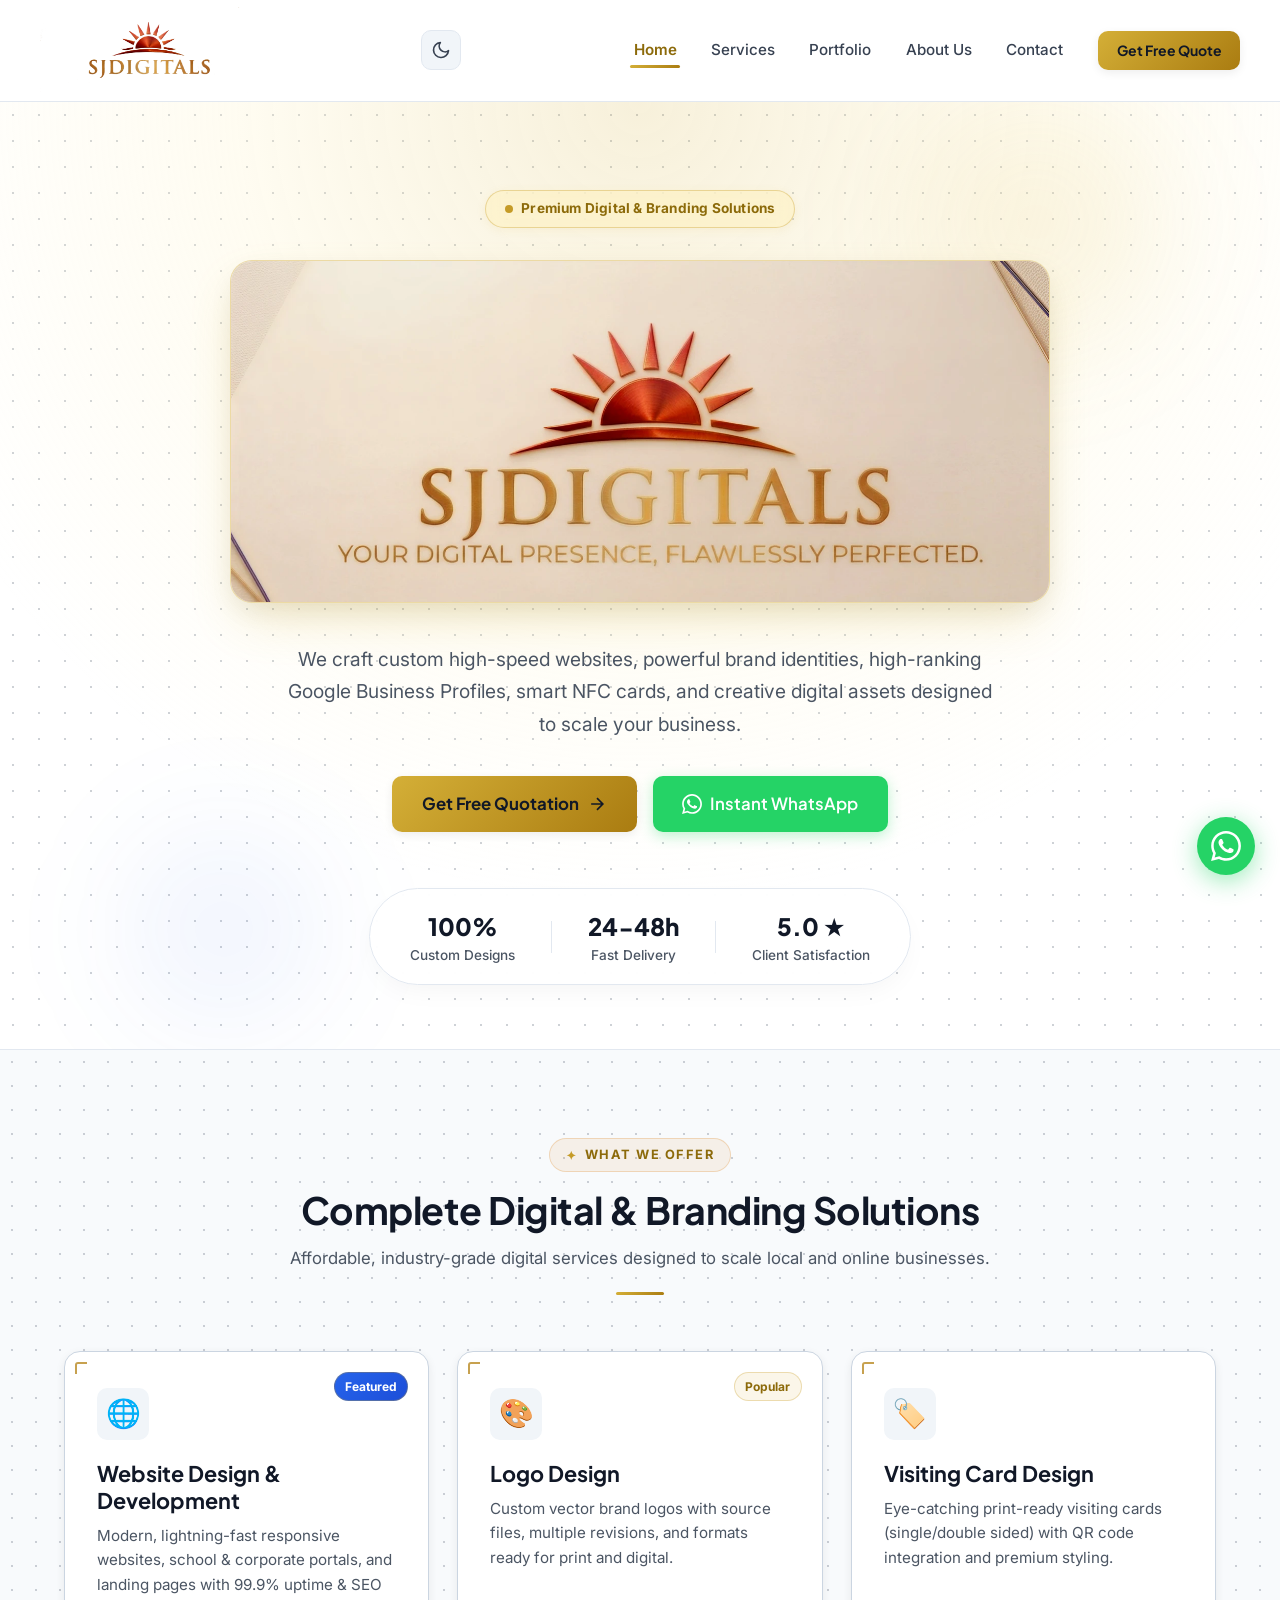
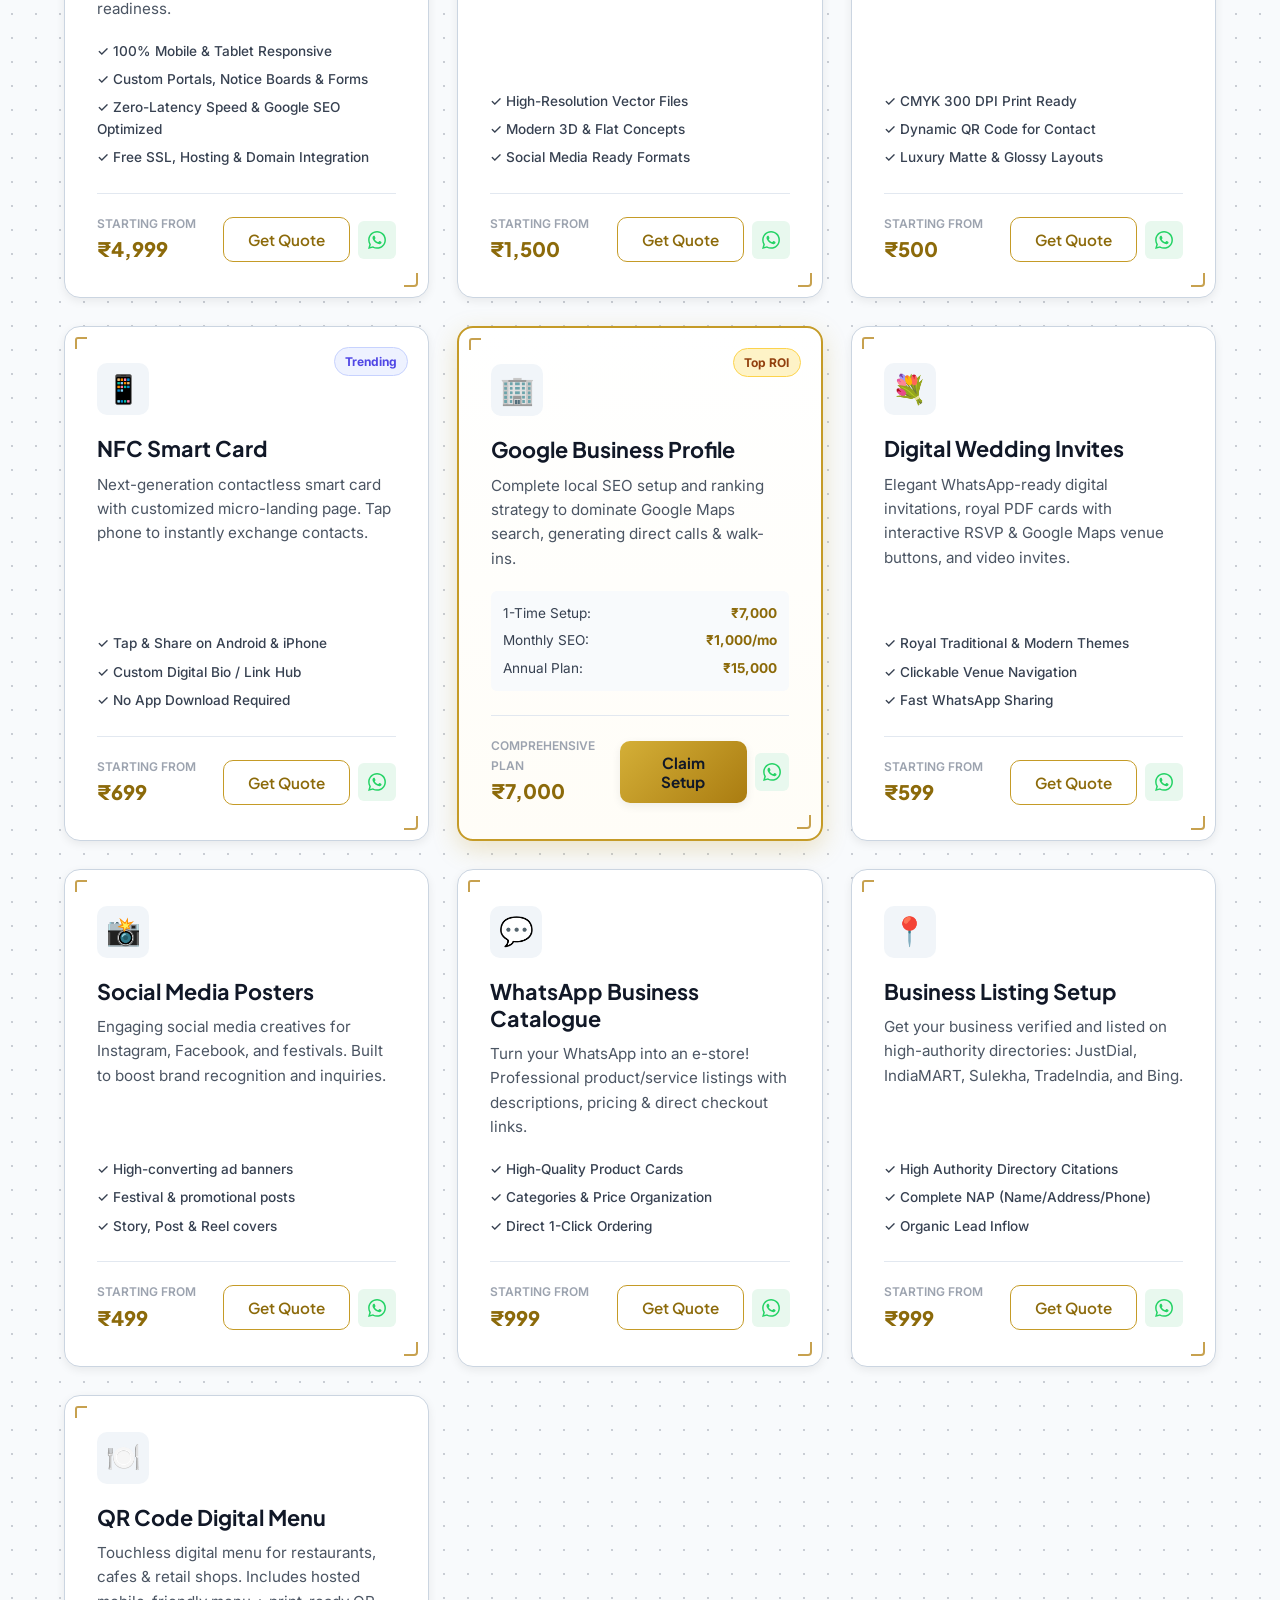
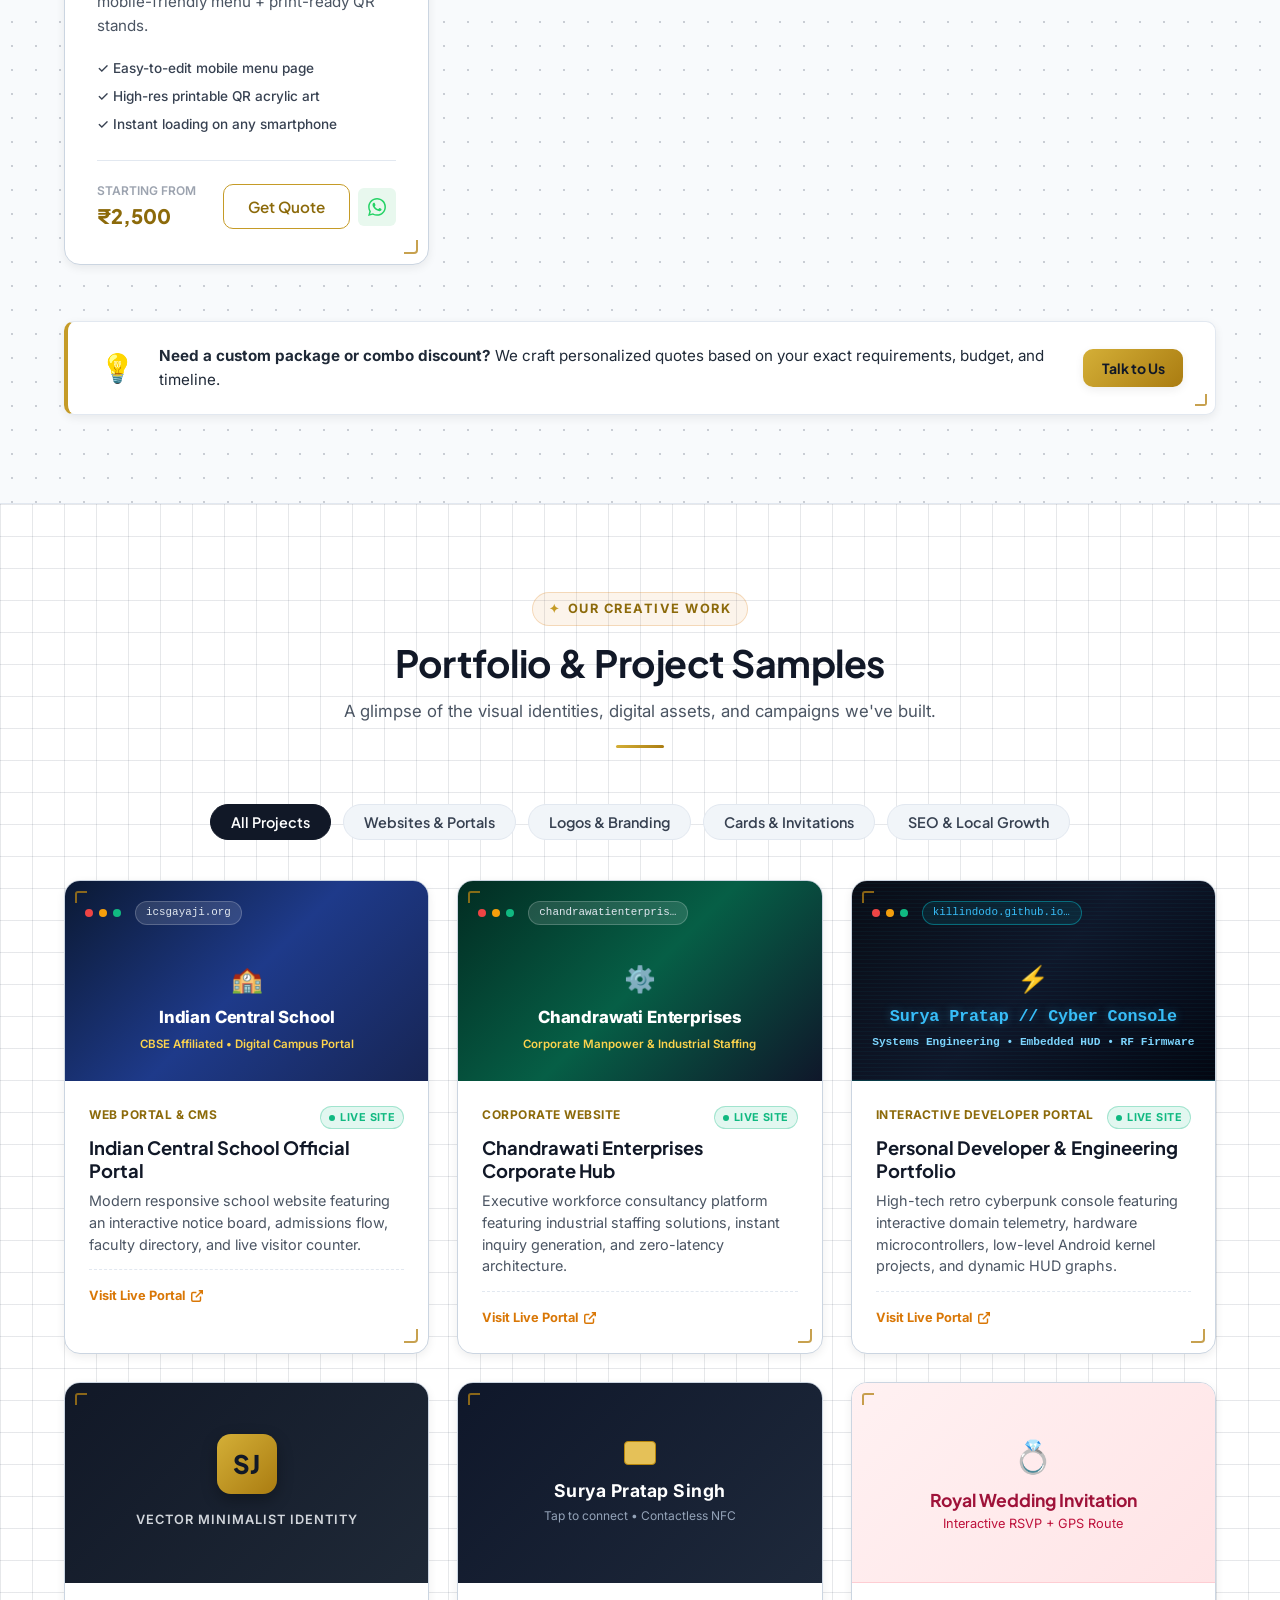
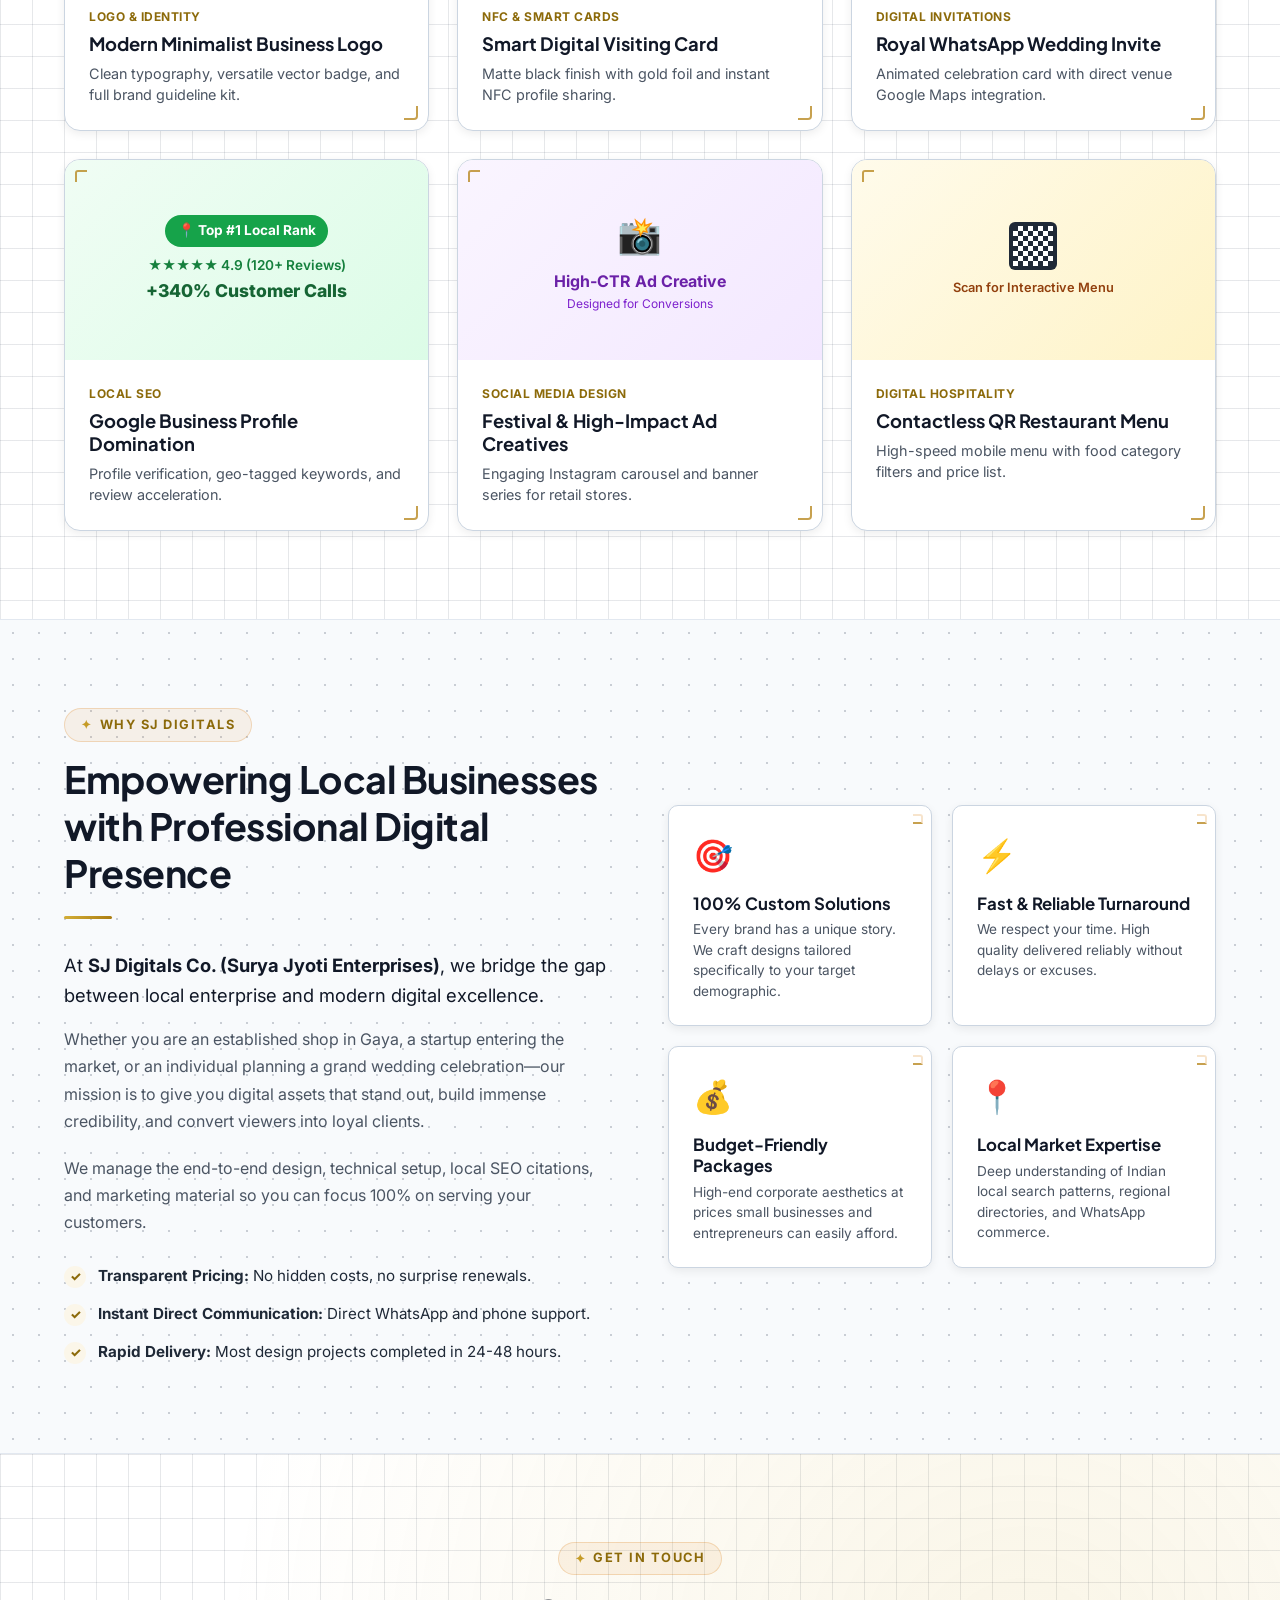
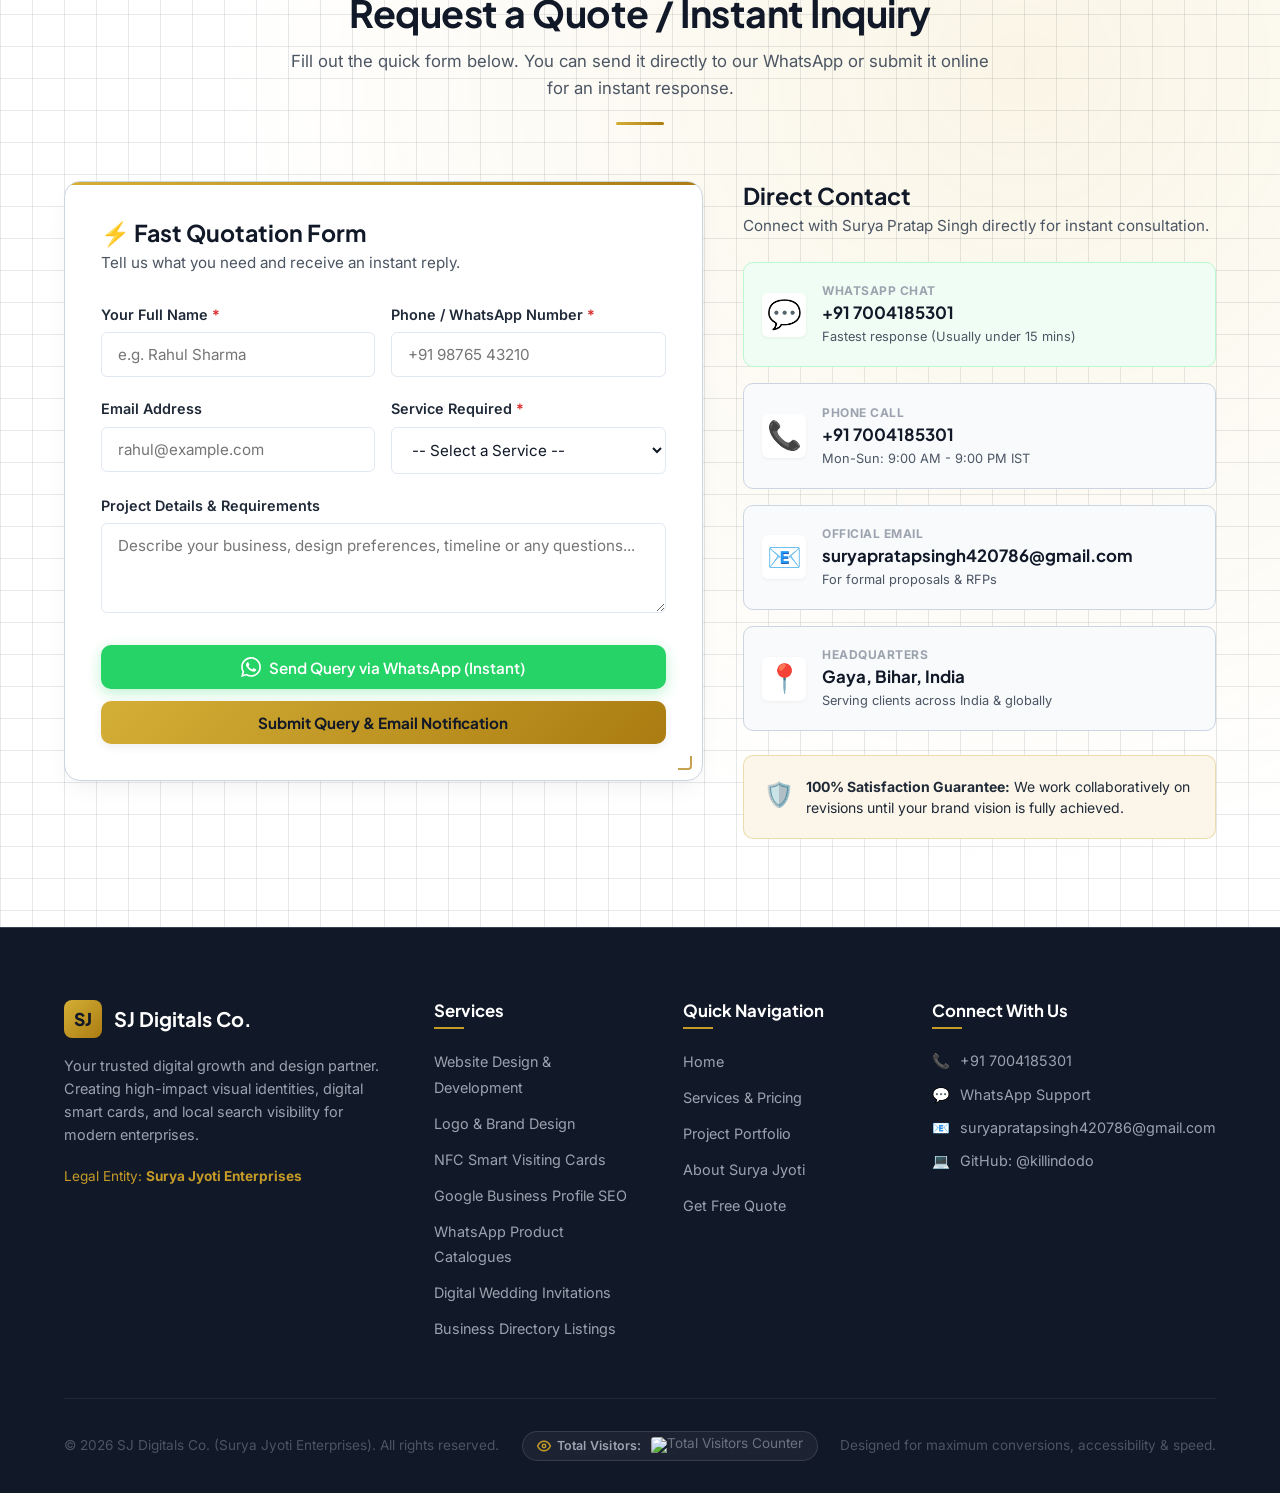
==== index.html @ 4d27c4de "fix(theme): make dark mode hero sjlogo fully transparent and remove blue card box" ====
<!DOCTYPE html>
<html lang="en">
<head>
    <meta charset="UTF-8">
    <meta name="viewport" content="width=device-width, initial-scale=1.0">
    <title>SJ Digitals Co. - Professional Digital Branding, Listings & Design Services</title>
    <meta name="description" content="Elevate your brand with logo design, visiting cards, NFC smart cards, Google Business Profile optimization, business listings, digital wedding invites & WhatsApp catalogues. Based in Gaya, Bihar.">
    <meta name="keywords" content="SJ Digitals Co, logo design, visiting card design, NFC smart card, Google Business Profile optimization, JustDial listing, IndiaMART listing, digital wedding invitation, WhatsApp catalogue, Gaya Bihar digital agency">
    <meta name="author" content="SJ Digitals Co.">
    <meta name="robots" content="index, follow">
    <link rel="canonical" href="https://sjdigitals.vercel.app/">

    <!-- Open Graph / Facebook -->
    <meta property="og:type" content="website">
    <meta property="og:url" content="https://sjdigitals.vercel.app/">
    <meta property="og:title" content="SJ Digitals Co. - Your Digital Presence, Perfected">
    <meta property="og:description" content="Professional digital branding, local SEO, smart NFC visiting cards, and creative designs tailored for small businesses.">
    <meta property="og:image" content="https://sjdigitals.vercel.app/og-image.png">

    <!-- Twitter Card -->
    <meta name="twitter:card" content="summary_large_image">
    <meta name="twitter:title" content="SJ Digitals Co. - Your Digital Presence, Perfected">
    <meta name="twitter:description" content="High-impact digital services: Logos, NFC cards, Google Business Setup & more. Get instant quotes!">

    <!-- Favicon (High-res SVG) -->
    <link rel="icon" type="image/svg+xml" href="data:image/svg+xml,<svg xmlns='http://www.w3.org/2000/svg' viewBox='0 0 100 100'><rect width='100' height='100' rx='22' fill='%23111827'/><path d='M25 65 C25 45 45 45 45 35 C45 27 37 25 30 28 M48 25 L65 25 L65 58 C65 72 48 74 38 68' stroke='%23C59B27' stroke-width='9' stroke-linecap='round' stroke-linejoin='round' fill='none'/><circle cx='65' cy='32' r='4.5' fill='%23E5C158'/></svg>">
    
    <!-- Google Fonts -->
    <link rel="preconnect" href="https://fonts.googleapis.com">
    <link rel="preconnect" href="https://fonts.gstatic.com" crossorigin>
    <link href="https://fonts.googleapis.com/css2?family=Inter:wght@300;400;500;600;700&family=Plus+Jakarta+Sans:wght@500;600;700;800&display=swap" rel="stylesheet">
    
    <!-- Main Stylesheet -->
    <link rel="stylesheet" href="style.css?v=2.6">
    
    <!-- Google Analytics 4 -->
    <script async src="https://www.googletagmanager.com/gtag/js?id=G-MDH1P42PZZ"></script>
    <script>
        window.dataLayer = window.dataLayer || [];
        function gtag(){dataLayer.push(arguments);}
        gtag('js', new Date());
        gtag('config', 'G-MDH1P42PZZ');
    </script>

    <!-- Schema.org JSON-LD Structured Data -->
    <script type="application/ld+json">
    {
        "@context": "https://schema.org",
        "@type": "ProfessionalService",
        "name": "SJ Digitals Co.",
        "legalName": "Surya Jyoti Enterprises",
        "url": "https://sjdigitals.vercel.app",
        "logo": "https://sjdigitals.vercel.app/logo.png",
        "description": "Professional digital services including Logo Design, Visiting Cards, NFC Smart Cards, Google Business Profile SEO, WhatsApp Catalogues, and Local Listings.",
        "telephone": "+917004185301",
        "email": "suryapratapsingh420786@gmail.com",
        "priceRange": "₹499 - ₹15000",
        "address": {
            "@type": "PostalAddress",
            "addressLocality": "Gaya",
            "addressRegion": "Bihar",
            "addressCountry": "IN"
        },
        "geo": {
            "@type": "GeoCoordinates",
            "latitude": 24.7955,
            "longitude": 85.0002
        },
        "openingHoursSpecification": [
            {
                "@type": "OpeningHoursSpecification",
                "dayOfWeek": ["Monday", "Tuesday", "Wednesday", "Thursday", "Friday", "Saturday", "Sunday"],
                "opens": "09:00",
                "closes": "21:00"
            }
        ],
        "hasOfferCatalog": {
            "@type": "OfferCatalog",
            "name": "Digital Branding & Marketing Services",
            "itemListElement": [
                {
                    "@type": "Offer",
                    "itemOffered": {
                        "@type": "Service",
                        "name": "Website Design & Development",
                        "description": "Responsive custom websites, institutional portals, and corporate web platforms."
                    },
                    "price": "4999",
                    "priceCurrency": "INR"
                },
                {
                    "@type": "Offer",
                    "itemOffered": {
                        "@type": "Service",
                        "name": "Logo Design",
                        "description": "Custom vector logo design that represents your brand identity."
                    },
                    "price": "1500",
                    "priceCurrency": "INR"
                },
                {
                    "@type": "Offer",
                    "itemOffered": {
                        "@type": "Service",
                        "name": "Google Business Profile Optimization",
                        "description": "Local SEO & Google Maps listing setup to drive customer calls and foot traffic."
                    },
                    "price": "7000",
                    "priceCurrency": "INR"
                },
                {
                    "@type": "Offer",
                    "itemOffered": {
                        "@type": "Service",
                        "name": "NFC Digital Smart Card",
                        "description": "Contactless tap-to-share business profile card."
                    },
                    "price": "699",
                    "priceCurrency": "INR"
                }
            ]
        }
    }
    </script>
    <!-- Theme Initializer (Prevents Theme Flash) -->
    <script>
        (function() {
            const savedTheme = localStorage.getItem('sj_theme');
            const prefersDark = window.matchMedia && window.matchMedia('(prefers-color-scheme: dark)').matches;
            if (savedTheme === 'dark' || (!savedTheme && prefersDark)) {
                document.documentElement.setAttribute('data-theme', 'dark');
            } else {
                document.documentElement.setAttribute('data-theme', 'light');
            }
        })();
    </script>
</head>
<body class="splash-active">

<!-- Brand Intro Splash Screen (Blinks twice before revealing site) -->
<div id="splashScreen" class="splash-screen" aria-hidden="true">
    <div class="splash-content">
        <div class="splash-logo-glow"></div>
        <picture>
            <source srcset="sjlogo.webp" type="image/webp">
            <img src="sjlogo.png" alt="SJ Digitals" class="splash-logo" width="400" height="166">
        </picture>
    </div>
</div>

<!-- Navigation Bar -->
<header class="navbar" id="navbar">
    <div class="container navbar-container">
        <a href="#home" class="navbar-brand" aria-label="SJ Digitals Co. Home">
            <picture>
                <source srcset="sjlogo.webp" type="image/webp">
                <img src="sjlogo.png" alt="SJ Digitals" class="navbar-logo-img" width="800" height="333">
            </picture>
        </a>

        <div class="nav-controls">
            <button class="theme-toggle" id="themeToggle" aria-label="Toggle dark mode" title="Switch between Dark and Light mode">
                <span class="theme-icon-sun" aria-hidden="true">
                    <svg width="20" height="20" viewBox="0 0 24 24" fill="none" stroke="currentColor" stroke-width="2" stroke-linecap="round" stroke-linejoin="round"><circle cx="12" cy="12" r="5"></circle><line x1="12" y1="1" x2="12" y2="3"></line><line x1="12" y1="21" x2="12" y2="23"></line><line x1="4.22" y1="4.22" x2="5.64" y2="5.64"></line><line x1="18.36" y1="18.36" x2="19.78" y2="19.78"></line><line x1="1" y1="12" x2="3" y2="12"></line><line x1="21" y1="12" x2="23" y2="12"></line><line x1="4.22" y1="19.78" x2="5.64" y2="18.36"></line><line x1="18.36" y1="5.64" x2="19.78" y2="4.22"></line></svg>
                </span>
                <span class="theme-icon-moon" aria-hidden="true">
                    <svg width="20" height="20" viewBox="0 0 24 24" fill="none" stroke="currentColor" stroke-width="2" stroke-linecap="round" stroke-linejoin="round"><path d="M21 12.79A9 9 0 1 1 11.21 3 7 7 0 0 0 21 12.79z"></path></svg>
                </span>
            </button>

            <button class="menu-toggle" id="menuToggle" aria-label="Toggle navigation menu" aria-expanded="false">
                <span class="bar"></span>
                <span class="bar"></span>
                <span class="bar"></span>
            </button>
        </div>

        <nav class="nav-menu" id="navMenu">
            <ul class="nav-links">
                <li><a href="#home" class="nav-link active">Home</a></li>
                <li><a href="#services" class="nav-link">Services</a></li>
                <li><a href="#portfolio" class="nav-link">Portfolio</a></li>
                <li><a href="#about" class="nav-link">About Us</a></li>
                <li><a href="#contact" class="nav-link">Contact</a></li>
            </ul>
            <div class="nav-cta-wrapper">
                <a href="#contact" class="btn btn-gold btn-sm">Get Free Quote</a>
            </div>
        </nav>
    </div>
</header>

<!-- Hero Section -->
<section id="home" class="hero">
    <div class="container hero-container">
        <div class="hero-content">
            <div class="hero-badge">
                <span class="badge-dot"></span>
                <span>Premium Digital & Branding Solutions</span>
            </div>

            <div class="hero-brand-banner">
                <!-- Light Mode: Full logo with background & tagline -->
                <picture class="hero-logo-light">
                    <source srcset="fulllogo-with-bg.webp" type="image/webp">
                    <img src="fulllogo-with-bg.png" alt="SJ Digitals - Your Digital Presence, Flawlessly Perfected" class="hero-brand-img" width="1600" height="666" fetchpriority="high" decoding="async">
                </picture>
                <!-- Dark Mode: Transparent metallic logo emblem -->
                <picture class="hero-logo-dark">
                    <source srcset="sjlogo.webp" type="image/webp">
                    <img src="sjlogo.png" alt="SJ Digitals - Your Digital Presence, Flawlessly Perfected" class="hero-brand-img hero-brand-img-dark" width="800" height="333" decoding="async">
                </picture>
                <h1 class="sr-only">SJ Digitals - Your Digital Presence, Flawlessly Perfected</h1>
            </div>

            <p class="hero-subtitle">
                We craft custom high-speed websites, powerful brand identities, high-ranking Google Business Profiles, smart NFC cards, and creative digital assets designed to scale your business.
            </p>
            
            <div class="hero-cta-group">
                <a href="#contact" class="btn btn-gold btn-lg">
                    <span>Get Free Quotation</span>
                    <svg class="btn-icon" width="20" height="20" viewBox="0 0 24 24" fill="none" stroke="currentColor" stroke-width="2"><path d="M5 12h14M12 5l7 7-7 7"/></svg>
                </a>
                <a href="https://wa.me/917004185301?text=Hi%20SJ%20Digitals%2C%20I%20am%20looking%20for%20digital%20branding%20and%20services." target="_blank" rel="noopener" class="btn btn-whatsapp btn-lg">
                    <svg class="btn-icon" width="20" height="20" viewBox="0 0 24 24" fill="currentColor"><path d="M.057 24l1.687-6.163c-1.041-1.804-1.588-3.849-1.587-5.946.003-6.556 5.338-11.891 11.893-11.891 3.181.001 6.167 1.24 8.413 3.488 2.245 2.248 3.481 5.236 3.48 8.414-.003 6.557-5.338 11.892-11.893 11.892-1.99-.001-3.951-.5-5.688-1.448l-6.305 1.654zm6.597-3.807c1.676.995 3.276 1.591 5.392 1.592 5.448 0 9.886-4.434 9.889-9.885.002-5.462-4.415-9.89-9.881-9.892-5.452 0-9.887 4.434-9.889 9.884-.001 2.225.651 3.891 1.746 5.634l-.999 3.648 3.742-.981zm11.387-5.464c-.074-.124-.272-.198-.57-.347-.297-.149-1.758-.868-2.031-.967-.272-.099-.47-.149-.669.149-.198.297-.768.967-.941 1.165-.173.198-.347.223-.644.074-.297-.149-1.255-.462-2.39-1.475-.883-.788-1.48-1.761-1.653-2.059-.173-.297-.018-.458.13-.606.134-.133.297-.347.446-.521.151-.172.2-.296.3-.495.099-.198.05-.372-.025-.521-.075-.148-.669-1.611-.916-2.206-.242-.579-.487-.501-.669-.51l-.57-.01c-.198 0-.52.074-.792.372s-1.04 1.016-1.04 2.479 1.065 2.876 1.213 3.074c.149.198 2.095 3.2 5.076 4.487.709.306 1.263.489 1.694.626.712.226 1.36.194 1.872.118.571-.085 1.758-.719 2.006-1.413.248-.695.248-1.29.173-1.414z"/></svg>
                    <span>Instant WhatsApp</span>
                </a>
            </div>

            <div class="hero-stats">
                <div class="stat-item">
                    <span class="stat-num">100%</span>
                    <span class="stat-label">Custom Designs</span>
                </div>
                <div class="stat-divider"></div>
                <div class="stat-item">
                    <span class="stat-num">24-48h</span>
                    <span class="stat-label">Fast Delivery</span>
                </div>
                <div class="stat-divider"></div>
                <div class="stat-item">
                    <span class="stat-num">5.0 ★</span>
                    <span class="stat-label">Client Satisfaction</span>
                </div>
            </div>
        </div>
    </div>
</section>

<!-- Services Section -->
<section id="services" class="services">
    <div class="container">
        <div class="section-header">
            <span class="section-tag">What We Offer</span>
            <h2>Complete Digital & Branding Solutions</h2>
            <p class="section-subtitle">Affordable, industry-grade digital services designed to scale local and online businesses.</p>
        </div>
        
        <div class="services-grid">
            <!-- 1. Website Design & Development -->
            <div class="service-card" data-service="Website Design & Development">
                <div class="card-badge" style="background: linear-gradient(135deg, #2563EB, #1D4ED8); color: #fff;">Featured</div>
                <div class="service-icon-box">🌐</div>
                <h3 class="service-title">Website Design & Development</h3>
                <p class="service-desc">Modern, lightning-fast responsive websites, school & corporate portals, and landing pages with 99.9% uptime & SEO readiness.</p>
                <ul class="service-highlights">
                    <li>✓ 100% Mobile & Tablet Responsive</li>
                    <li>✓ Custom Portals, Notice Boards & Forms</li>
                    <li>✓ Zero-Latency Speed & Google SEO Optimized</li>
                    <li>✓ Free SSL, Hosting & Domain Integration</li>
                </ul>
                <div class="card-footer">
                    <div class="price-box">
                        <span class="price-label">Starting from</span>
                        <span class="price-val">₹4,999</span>
                    </div>
                    <div class="card-actions">
                        <button class="btn btn-outline btn-quote-action" data-service="Website Design & Development">Get Quote</button>
                        <a href="https://wa.me/917004185301?text=Hi%20SJ%20Digitals%2C%20I%20want%20a%20quote%20for%20Website%20Design%20%26%20Development." target="_blank" rel="noopener" class="btn-icon-wa" title="Inquire on WhatsApp" aria-label="Inquire about Website Design on WhatsApp">
                            <svg width="18" height="18" viewBox="0 0 24 24" fill="currentColor"><path d="M.057 24l1.687-6.163c-1.041-1.804-1.588-3.849-1.587-5.946.003-6.556 5.338-11.891 11.893-11.891 3.181.001 6.167 1.24 8.413 3.488 2.245 2.248 3.481 5.236 3.48 8.414-.003 6.557-5.338 11.892-11.893 11.892-1.99-.001-3.951-.5-5.688-1.448l-6.305 1.654zm6.597-3.807c1.676.995 3.276 1.591 5.392 1.592 5.448 0 9.886-4.434 9.889-9.885.002-5.462-4.415-9.89-9.881-9.892-5.452 0-9.887 4.434-9.889 9.884-.001 2.225.651 3.891 1.746 5.634l-.999 3.648 3.742-.981zm11.387-5.464c-.074-.124-.272-.198-.57-.347-.297-.149-1.758-.868-2.031-.967-.272-.099-.47-.149-.669.149-.198.297-.768.967-.941 1.165-.173.198-.347.223-.644.074-.297-.149-1.255-.462-2.39-1.475-.883-.788-1.48-1.761-1.653-2.059-.173-.297-.018-.458.13-.606.134-.133.297-.347.446-.521.151-.172.2-.296.3-.495.099-.198.05-.372-.025-.521-.075-.148-.669-1.611-.916-2.206-.242-.579-.487-.501-.669-.51l-.57-.01c-.198 0-.52.074-.792.372s-1.04 1.016-1.04 2.479 1.065 2.876 1.213 3.074c.149.198 2.095 3.2 5.076 4.487.709.306 1.263.489 1.694.626.712.226 1.36.194 1.872.118.571-.085 1.758-.719 2.006-1.413.248-.695.248-1.29.173-1.414z"/></svg>
                        </a>
                    </div>
                </div>
            </div>

            <!-- 2. Logo Design -->
            <div class="service-card" data-service="Logo Design">
                <div class="card-badge">Popular</div>
                <div class="service-icon-box">🎨</div>
                <h3 class="service-title">Logo Design</h3>
                <p class="service-desc">Custom vector brand logos with source files, multiple revisions, and formats ready for print and digital.</p>
                <ul class="service-highlights">
                    <li>✓ High-Resolution Vector Files</li>
                    <li>✓ Modern 3D & Flat Concepts</li>
                    <li>✓ Social Media Ready Formats</li>
                </ul>
                <div class="card-footer">
                    <div class="price-box">
                        <span class="price-label">Starting from</span>
                        <span class="price-val">₹1,500</span>
                    </div>
                    <div class="card-actions">
                        <button class="btn btn-outline btn-quote-action" data-service="Logo Design">Get Quote</button>
                        <a href="https://wa.me/917004185301?text=Hi%20SJ%20Digitals%2C%20I%20want%20a%20quote%20for%20Logo%20Design." target="_blank" rel="noopener" class="btn-icon-wa" title="Inquire on WhatsApp" aria-label="Inquire about Logo Design on WhatsApp">
                            <svg width="18" height="18" viewBox="0 0 24 24" fill="currentColor"><path d="M.057 24l1.687-6.163c-1.041-1.804-1.588-3.849-1.587-5.946.003-6.556 5.338-11.891 11.893-11.891 3.181.001 6.167 1.24 8.413 3.488 2.245 2.248 3.481 5.236 3.48 8.414-.003 6.557-5.338 11.892-11.893 11.892-1.99-.001-3.951-.5-5.688-1.448l-6.305 1.654zm6.597-3.807c1.676.995 3.276 1.591 5.392 1.592 5.448 0 9.886-4.434 9.889-9.885.002-5.462-4.415-9.89-9.881-9.892-5.452 0-9.887 4.434-9.889 9.884-.001 2.225.651 3.891 1.746 5.634l-.999 3.648 3.742-.981zm11.387-5.464c-.074-.124-.272-.198-.57-.347-.297-.149-1.758-.868-2.031-.967-.272-.099-.47-.149-.669.149-.198.297-.768.967-.941 1.165-.173.198-.347.223-.644.074-.297-.149-1.255-.462-2.39-1.475-.883-.788-1.48-1.761-1.653-2.059-.173-.297-.018-.458.13-.606.134-.133.297-.347.446-.521.151-.172.2-.296.3-.495.099-.198.05-.372-.025-.521-.075-.148-.669-1.611-.916-2.206-.242-.579-.487-.501-.669-.51l-.57-.01c-.198 0-.52.074-.792.372s-1.04 1.016-1.04 2.479 1.065 2.876 1.213 3.074c.149.198 2.095 3.2 5.076 4.487.709.306 1.263.489 1.694.626.712.226 1.36.194 1.872.118.571-.085 1.758-.719 2.006-1.413.248-.695.248-1.29.173-1.414z"/></svg>
                        </a>
                    </div>
                </div>
            </div>

            <!-- 2. Visiting Card Design -->
            <div class="service-card" data-service="Visiting Card Design">
                <div class="service-icon-box">🏷️</div>
                <h3 class="service-title">Visiting Card Design</h3>
                <p class="service-desc">Eye-catching print-ready visiting cards (single/double sided) with QR code integration and premium styling.</p>
                <ul class="service-highlights">
                    <li>✓ CMYK 300 DPI Print Ready</li>
                    <li>✓ Dynamic QR Code for Contact</li>
                    <li>✓ Luxury Matte & Glossy Layouts</li>
                </ul>
                <div class="card-footer">
                    <div class="price-box">
                        <span class="price-label">Starting from</span>
                        <span class="price-val">₹500</span>
                    </div>
                    <div class="card-actions">
                        <button class="btn btn-outline btn-quote-action" data-service="Visiting Card Design">Get Quote</button>
                        <a href="https://wa.me/917004185301?text=Hi%20SJ%20Digitals%2C%20I%20want%20a%20quote%20for%20Visiting%20Card%20Design." target="_blank" rel="noopener" class="btn-icon-wa" title="Inquire on WhatsApp" aria-label="Inquire about Visiting Card on WhatsApp">
                            <svg width="18" height="18" viewBox="0 0 24 24" fill="currentColor"><path d="M.057 24l1.687-6.163c-1.041-1.804-1.588-3.849-1.587-5.946.003-6.556 5.338-11.891 11.893-11.891 3.181.001 6.167 1.24 8.413 3.488 2.245 2.248 3.481 5.236 3.48 8.414-.003 6.557-5.338 11.892-11.893 11.892-1.99-.001-3.951-.5-5.688-1.448l-6.305 1.654zm6.597-3.807c1.676.995 3.276 1.591 5.392 1.592 5.448 0 9.886-4.434 9.889-9.885.002-5.462-4.415-9.89-9.881-9.892-5.452 0-9.887 4.434-9.889 9.884-.001 2.225.651 3.891 1.746 5.634l-.999 3.648 3.742-.981zm11.387-5.464c-.074-.124-.272-.198-.57-.347-.297-.149-1.758-.868-2.031-.967-.272-.099-.47-.149-.669.149-.198.297-.768.967-.941 1.165-.173.198-.347.223-.644.074-.297-.149-1.255-.462-2.39-1.475-.883-.788-1.48-1.761-1.653-2.059-.173-.297-.018-.458.13-.606.134-.133.297-.347.446-.521.151-.172.2-.296.3-.495.099-.198.05-.372-.025-.521-.075-.148-.669-1.611-.916-2.206-.242-.579-.487-.501-.669-.51l-.57-.01c-.198 0-.52.074-.792.372s-1.04 1.016-1.04 2.479 1.065 2.876 1.213 3.074c.149.198 2.095 3.2 5.076 4.487.709.306 1.263.489 1.694.626.712.226 1.36.194 1.872.118.571-.085 1.758-.719 2.006-1.413.248-.695.248-1.29.173-1.414z"/></svg>
                        </a>
                    </div>
                </div>
            </div>

            <!-- 3. NFC / Digital Smart Card -->
            <div class="service-card" data-service="NFC Digital Visiting Card">
                <div class="card-badge highlight-badge">Trending</div>
                <div class="service-icon-box">📱</div>
                <h3 class="service-title">NFC Smart Card</h3>
                <p class="service-desc">Next-generation contactless smart card with customized micro-landing page. Tap phone to instantly exchange contacts.</p>
                <ul class="service-highlights">
                    <li>✓ Tap & Share on Android & iPhone</li>
                    <li>✓ Custom Digital Bio / Link Hub</li>
                    <li>✓ No App Download Required</li>
                </ul>
                <div class="card-footer">
                    <div class="price-box">
                        <span class="price-label">Starting from</span>
                        <span class="price-val">₹699</span>
                    </div>
                    <div class="card-actions">
                        <button class="btn btn-outline btn-quote-action" data-service="NFC Digital Visiting Card">Get Quote</button>
                        <a href="https://wa.me/917004185301?text=Hi%20SJ%20Digitals%2C%20I%20want%20to%20order%20an%20NFC%20Smart%20Card." target="_blank" rel="noopener" class="btn-icon-wa" title="Inquire on WhatsApp" aria-label="Inquire about NFC Smart Card on WhatsApp">
                            <svg width="18" height="18" viewBox="0 0 24 24" fill="currentColor"><path d="M.057 24l1.687-6.163c-1.041-1.804-1.588-3.849-1.587-5.946.003-6.556 5.338-11.891 11.893-11.891 3.181.001 6.167 1.24 8.413 3.488 2.245 2.248 3.481 5.236 3.48 8.414-.003 6.557-5.338 11.892-11.893 11.892-1.99-.001-3.951-.5-5.688-1.448l-6.305 1.654zm6.597-3.807c1.676.995 3.276 1.591 5.392 1.592 5.448 0 9.886-4.434 9.889-9.885.002-5.462-4.415-9.89-9.881-9.892-5.452 0-9.887 4.434-9.889 9.884-.001 2.225.651 3.891 1.746 5.634l-.999 3.648 3.742-.981zm11.387-5.464c-.074-.124-.272-.198-.57-.347-.297-.149-1.758-.868-2.031-.967-.272-.099-.47-.149-.669.149-.198.297-.768.967-.941 1.165-.173.198-.347.223-.644.074-.297-.149-1.255-.462-2.39-1.475-.883-.788-1.48-1.761-1.653-2.059-.173-.297-.018-.458.13-.606.134-.133.297-.347.446-.521.151-.172.2-.296.3-.495.099-.198.05-.372-.025-.521-.075-.148-.669-1.611-.916-2.206-.242-.579-.487-.501-.669-.51l-.57-.01c-.198 0-.52.074-.792.372s-1.04 1.016-1.04 2.479 1.065 2.876 1.213 3.074c.149.198 2.095 3.2 5.076 4.487.709.306 1.263.489 1.694.626.712.226 1.36.194 1.872.118.571-.085 1.758-.719 2.006-1.413.248-.695.248-1.29.173-1.414z"/></svg>
                        </a>
                    </div>
                </div>
            </div>

            <!-- 4. Google Business Profile Optimization (Featured) -->
            <div class="service-card featured" data-service="Google Business Profile">
                <div class="card-badge featured-badge">Top ROI</div>
                <div class="service-icon-box">🏢</div>
                <h3 class="service-title">Google Business Profile</h3>
                <p class="service-desc">Complete local SEO setup and ranking strategy to dominate Google Maps search, generating direct calls & walk-ins.</p>
                <div class="pricing-tiers-clean">
                    <div class="tier-item"><span>1-Time Setup:</span> <strong>₹7,000</strong></div>
                    <div class="tier-item"><span>Monthly SEO:</span> <strong>₹1,000/mo</strong></div>
                    <div class="tier-item"><span>Annual Plan:</span> <strong>₹15,000</strong></div>
                </div>
                <div class="card-footer">
                    <div class="price-box">
                        <span class="price-label">Comprehensive Plan</span>
                        <span class="price-val">₹7,000</span>
                    </div>
                    <div class="card-actions">
                        <button class="btn btn-gold btn-quote-action" data-service="Google Business Profile">Claim Setup</button>
                        <a href="https://wa.me/917004185301?text=Hi%20SJ%20Digitals%2C%20I%20want%20Google%20Business%20Profile%20Optimization." target="_blank" rel="noopener" class="btn-icon-wa" title="Inquire on WhatsApp" aria-label="Inquire about Google Business Profile on WhatsApp">
                            <svg width="18" height="18" viewBox="0 0 24 24" fill="currentColor"><path d="M.057 24l1.687-6.163c-1.041-1.804-1.588-3.849-1.587-5.946.003-6.556 5.338-11.891 11.893-11.891 3.181.001 6.167 1.24 8.413 3.488 2.245 2.248 3.481 5.236 3.48 8.414-.003 6.557-5.338 11.892-11.893 11.892-1.99-.001-3.951-.5-5.688-1.448l-6.305 1.654zm6.597-3.807c1.676.995 3.276 1.591 5.392 1.592 5.448 0 9.886-4.434 9.889-9.885.002-5.462-4.415-9.89-9.881-9.892-5.452 0-9.887 4.434-9.889 9.884-.001 2.225.651 3.891 1.746 5.634l-.999 3.648 3.742-.981zm11.387-5.464c-.074-.124-.272-.198-.57-.347-.297-.149-1.758-.868-2.031-.967-.272-.099-.47-.149-.669.149-.198.297-.768.967-.941 1.165-.173.198-.347.223-.644.074-.297-.149-1.255-.462-2.39-1.475-.883-.788-1.48-1.761-1.653-2.059-.173-.297-.018-.458.13-.606.134-.133.297-.347.446-.521.151-.172.2-.296.3-.495.099-.198.05-.372-.025-.521-.075-.148-.669-1.611-.916-2.206-.242-.579-.487-.501-.669-.51l-.57-.01c-.198 0-.52.074-.792.372s-1.04 1.016-1.04 2.479 1.065 2.876 1.213 3.074c.149.198 2.095 3.2 5.076 4.487.709.306 1.263.489 1.694.626.712.226 1.36.194 1.872.118.571-.085 1.758-.719 2.006-1.413.248-.695.248-1.29.173-1.414z"/></svg>
                        </a>
                    </div>
                </div>
            </div>

            <!-- 5. Digital Wedding Invitations -->
            <div class="service-card" data-service="Digital Wedding Invitations">
                <div class="service-icon-box">💐</div>
                <h3 class="service-title">Digital Wedding Invites</h3>
                <p class="service-desc">Elegant WhatsApp-ready digital invitations, royal PDF cards with interactive RSVP & Google Maps venue buttons, and video invites.</p>
                <ul class="service-highlights">
                    <li>✓ Royal Traditional & Modern Themes</li>
                    <li>✓ Clickable Venue Navigation</li>
                    <li>✓ Fast WhatsApp Sharing</li>
                </ul>
                <div class="card-footer">
                    <div class="price-box">
                        <span class="price-label">Starting from</span>
                        <span class="price-val">₹599</span>
                    </div>
                    <div class="card-actions">
                        <button class="btn btn-outline btn-quote-action" data-service="Digital Wedding Invitations">Get Quote</button>
                        <a href="https://wa.me/917004185301?text=Hi%20SJ%20Digitals%2C%20I%20want%20a%20Digital%20Wedding%20Card." target="_blank" rel="noopener" class="btn-icon-wa" title="Inquire on WhatsApp" aria-label="Inquire about Wedding Cards on WhatsApp">
                            <svg width="18" height="18" viewBox="0 0 24 24" fill="currentColor"><path d="M.057 24l1.687-6.163c-1.041-1.804-1.588-3.849-1.587-5.946.003-6.556 5.338-11.891 11.893-11.891 3.181.001 6.167 1.24 8.413 3.488 2.245 2.248 3.481 5.236 3.48 8.414-.003 6.557-5.338 11.892-11.893 11.892-1.99-.001-3.951-.5-5.688-1.448l-6.305 1.654zm6.597-3.807c1.676.995 3.276 1.591 5.392 1.592 5.448 0 9.886-4.434 9.889-9.885.002-5.462-4.415-9.89-9.881-9.892-5.452 0-9.887 4.434-9.889 9.884-.001 2.225.651 3.891 1.746 5.634l-.999 3.648 3.742-.981zm11.387-5.464c-.074-.124-.272-.198-.57-.347-.297-.149-1.758-.868-2.031-.967-.272-.099-.47-.149-.669.149-.198.297-.768.967-.941 1.165-.173.198-.347.223-.644.074-.297-.149-1.255-.462-2.39-1.475-.883-.788-1.48-1.761-1.653-2.059-.173-.297-.018-.458.13-.606.134-.133.297-.347.446-.521.151-.172.2-.296.3-.495.099-.198.05-.372-.025-.521-.075-.148-.669-1.611-.916-2.206-.242-.579-.487-.501-.669-.51l-.57-.01c-.198 0-.52.074-.792.372s-1.04 1.016-1.04 2.479 1.065 2.876 1.213 3.074c.149.198 2.095 3.2 5.076 4.487.709.306 1.263.489 1.694.626.712.226 1.36.194 1.872.118.571-.085 1.758-.719 2.006-1.413.248-.695.248-1.29.173-1.414z"/></svg>
                        </a>
                    </div>
                </div>
            </div>

            <!-- 6. Social Media Posters -->
            <div class="service-card" data-service="Social Media Poster Design">
                <div class="service-icon-box">📸</div>
                <h3 class="service-title">Social Media Posters</h3>
                <p class="service-desc">Engaging social media creatives for Instagram, Facebook, and festivals. Built to boost brand recognition and inquiries.</p>
                <ul class="service-highlights">
                    <li>✓ High-converting ad banners</li>
                    <li>✓ Festival & promotional posts</li>
                    <li>✓ Story, Post & Reel covers</li>
                </ul>
                <div class="card-footer">
                    <div class="price-box">
                        <span class="price-label">Starting from</span>
                        <span class="price-val">₹499</span>
                    </div>
                    <div class="card-actions">
                        <button class="btn btn-outline btn-quote-action" data-service="Social Media Poster Design">Get Quote</button>
                        <a href="https://wa.me/917004185301?text=Hi%20SJ%20Digitals%2C%20I%20want%20Social%20Media%20Posters." target="_blank" rel="noopener" class="btn-icon-wa" title="Inquire on WhatsApp" aria-label="Inquire about Social Posters on WhatsApp">
                            <svg width="18" height="18" viewBox="0 0 24 24" fill="currentColor"><path d="M.057 24l1.687-6.163c-1.041-1.804-1.588-3.849-1.587-5.946.003-6.556 5.338-11.891 11.893-11.891 3.181.001 6.167 1.24 8.413 3.488 2.245 2.248 3.481 5.236 3.48 8.414-.003 6.557-5.338 11.892-11.893 11.892-1.99-.001-3.951-.5-5.688-1.448l-6.305 1.654zm6.597-3.807c1.676.995 3.276 1.591 5.392 1.592 5.448 0 9.886-4.434 9.889-9.885.002-5.462-4.415-9.89-9.881-9.892-5.452 0-9.887 4.434-9.889 9.884-.001 2.225.651 3.891 1.746 5.634l-.999 3.648 3.742-.981zm11.387-5.464c-.074-.124-.272-.198-.57-.347-.297-.149-1.758-.868-2.031-.967-.272-.099-.47-.149-.669.149-.198.297-.768.967-.941 1.165-.173.198-.347.223-.644.074-.297-.149-1.255-.462-2.39-1.475-.883-.788-1.48-1.761-1.653-2.059-.173-.297-.018-.458.13-.606.134-.133.297-.347.446-.521.151-.172.2-.296.3-.495.099-.198.05-.372-.025-.521-.075-.148-.669-1.611-.916-2.206-.242-.579-.487-.501-.669-.51l-.57-.01c-.198 0-.52.074-.792.372s-1.04 1.016-1.04 2.479 1.065 2.876 1.213 3.074c.149.198 2.095 3.2 5.076 4.487.709.306 1.263.489 1.694.626.712.226 1.36.194 1.872.118.571-.085 1.758-.719 2.006-1.413.248-.695.248-1.29.173-1.414z"/></svg>
                        </a>
                    </div>
                </div>
            </div>

            <!-- 7. WhatsApp Business Catalogue -->
            <div class="service-card" data-service="WhatsApp Business Catalogue">
                <div class="service-icon-box">💬</div>
                <h3 class="service-title">WhatsApp Business Catalogue</h3>
                <p class="service-desc">Turn your WhatsApp into an e-store! Professional product/service listings with descriptions, pricing & direct checkout links.</p>
                <ul class="service-highlights">
                    <li>✓ High-Quality Product Cards</li>
                    <li>✓ Categories & Price Organization</li>
                    <li>✓ Direct 1-Click Ordering</li>
                </ul>
                <div class="card-footer">
                    <div class="price-box">
                        <span class="price-label">Starting from</span>
                        <span class="price-val">₹999</span>
                    </div>
                    <div class="card-actions">
                        <button class="btn btn-outline btn-quote-action" data-service="WhatsApp Business Catalogue">Get Quote</button>
                        <a href="https://wa.me/917004185301?text=Hi%20SJ%20Digitals%2C%20I%20want%20WhatsApp%20Catalogue%20setup." target="_blank" rel="noopener" class="btn-icon-wa" title="Inquire on WhatsApp" aria-label="Inquire about WhatsApp Catalogue on WhatsApp">
                            <svg width="18" height="18" viewBox="0 0 24 24" fill="currentColor"><path d="M.057 24l1.687-6.163c-1.041-1.804-1.588-3.849-1.587-5.946.003-6.556 5.338-11.891 11.893-11.891 3.181.001 6.167 1.24 8.413 3.488 2.245 2.248 3.481 5.236 3.48 8.414-.003 6.557-5.338 11.892-11.893 11.892-1.99-.001-3.951-.5-5.688-1.448l-6.305 1.654zm6.597-3.807c1.676.995 3.276 1.591 5.392 1.592 5.448 0 9.886-4.434 9.889-9.885.002-5.462-4.415-9.89-9.881-9.892-5.452 0-9.887 4.434-9.889 9.884-.001 2.225.651 3.891 1.746 5.634l-.999 3.648 3.742-.981zm11.387-5.464c-.074-.124-.272-.198-.57-.347-.297-.149-1.758-.868-2.031-.967-.272-.099-.47-.149-.669.149-.198.297-.768.967-.941 1.165-.173.198-.347.223-.644.074-.297-.149-1.255-.462-2.39-1.475-.883-.788-1.48-1.761-1.653-2.059-.173-.297-.018-.458.13-.606.134-.133.297-.347.446-.521.151-.172.2-.296.3-.495.099-.198.05-.372-.025-.521-.075-.148-.669-1.611-.916-2.206-.242-.579-.487-.501-.669-.51l-.57-.01c-.198 0-.52.074-.792.372s-1.04 1.016-1.04 2.479 1.065 2.876 1.213 3.074c.149.198 2.095 3.2 5.076 4.487.709.306 1.263.489 1.694.626.712.226 1.36.194 1.872.118.571-.085 1.758-.719 2.006-1.413.248-.695.248-1.29.173-1.414z"/></svg>
                        </a>
                    </div>
                </div>
            </div>

            <!-- 8. Business Listing Setup -->
            <div class="service-card" data-service="Business Listing Setup">
                <div class="service-icon-box">📍</div>
                <h3 class="service-title">Business Listing Setup</h3>
                <p class="service-desc">Get your business verified and listed on high-authority directories: JustDial, IndiaMART, Sulekha, TradeIndia, and Bing.</p>
                <ul class="service-highlights">
                    <li>✓ High Authority Directory Citations</li>
                    <li>✓ Complete NAP (Name/Address/Phone)</li>
                    <li>✓ Organic Lead Inflow</li>
                </ul>
                <div class="card-footer">
                    <div class="price-box">
                        <span class="price-label">Starting from</span>
                        <span class="price-val">₹999</span>
                    </div>
                    <div class="card-actions">
                        <button class="btn btn-outline btn-quote-action" data-service="Business Listing Setup">Get Quote</button>
                        <a href="https://wa.me/917004185301?text=Hi%20SJ%20Digitals%2C%20I%20want%20Business%20Listing%20Setup." target="_blank" rel="noopener" class="btn-icon-wa" title="Inquire on WhatsApp" aria-label="Inquire about Business Listing on WhatsApp">
                            <svg width="18" height="18" viewBox="0 0 24 24" fill="currentColor"><path d="M.057 24l1.687-6.163c-1.041-1.804-1.588-3.849-1.587-5.946.003-6.556 5.338-11.891 11.893-11.891 3.181.001 6.167 1.24 8.413 3.488 2.245 2.248 3.481 5.236 3.48 8.414-.003 6.557-5.338 11.892-11.893 11.892-1.99-.001-3.951-.5-5.688-1.448l-6.305 1.654zm6.597-3.807c1.676.995 3.276 1.591 5.392 1.592 5.448 0 9.886-4.434 9.889-9.885.002-5.462-4.415-9.89-9.881-9.892-5.452 0-9.887 4.434-9.889 9.884-.001 2.225.651 3.891 1.746 5.634l-.999 3.648 3.742-.981zm11.387-5.464c-.074-.124-.272-.198-.57-.347-.297-.149-1.758-.868-2.031-.967-.272-.099-.47-.149-.669.149-.198.297-.768.967-.941 1.165-.173.198-.347.223-.644.074-.297-.149-1.255-.462-2.39-1.475-.883-.788-1.48-1.761-1.653-2.059-.173-.297-.018-.458.13-.606.134-.133.297-.347.446-.521.151-.172.2-.296.3-.495.099-.198.05-.372-.025-.521-.075-.148-.669-1.611-.916-2.206-.242-.579-.487-.501-.669-.51l-.57-.01c-.198 0-.52.074-.792.372s-1.04 1.016-1.04 2.479 1.065 2.876 1.213 3.074c.149.198 2.095 3.2 5.076 4.487.709.306 1.263.489 1.694.626.712.226 1.36.194 1.872.118.571-.085 1.758-.719 2.006-1.413.248-.695.248-1.29.173-1.414z"/></svg>
                        </a>
                    </div>
                </div>
            </div>

            <!-- 9. QR Code Digital Menu -->
            <div class="service-card" data-service="QR Code Digital Menu">
                <div class="service-icon-box">🍽️</div>
                <h3 class="service-title">QR Code Digital Menu</h3>
                <p class="service-desc">Touchless digital menu for restaurants, cafes & retail shops. Includes hosted mobile-friendly menu + print-ready QR stands.</p>
                <ul class="service-highlights">
                    <li>✓ Easy-to-edit mobile menu page</li>
                    <li>✓ High-res printable QR acrylic art</li>
                    <li>✓ Instant loading on any smartphone</li>
                </ul>
                <div class="card-footer">
                    <div class="price-box">
                        <span class="price-label">Starting from</span>
                        <span class="price-val">₹2,500</span>
                    </div>
                    <div class="card-actions">
                        <button class="btn btn-outline btn-quote-action" data-service="QR Code Digital Menu">Get Quote</button>
                        <a href="https://wa.me/917004185301?text=Hi%20SJ%20Digitals%2C%20I%20want%20a%20QR%20Code%20Digital%20Menu." target="_blank" rel="noopener" class="btn-icon-wa" title="Inquire on WhatsApp" aria-label="Inquire about QR Menu on WhatsApp">
                            <svg width="18" height="18" viewBox="0 0 24 24" fill="currentColor"><path d="M.057 24l1.687-6.163c-1.041-1.804-1.588-3.849-1.587-5.946.003-6.556 5.338-11.891 11.893-11.891 3.181.001 6.167 1.24 8.413 3.488 2.245 2.248 3.481 5.236 3.48 8.414-.003 6.557-5.338 11.892-11.893 11.892-1.99-.001-3.951-.5-5.688-1.448l-6.305 1.654zm6.597-3.807c1.676.995 3.276 1.591 5.392 1.592 5.448 0 9.886-4.434 9.889-9.885.002-5.462-4.415-9.89-9.881-9.892-5.452 0-9.887 4.434-9.889 9.884-.001 2.225.651 3.891 1.746 5.634l-.999 3.648 3.742-.981zm11.387-5.464c-.074-.124-.272-.198-.57-.347-.297-.149-1.758-.868-2.031-.967-.272-.099-.47-.149-.669.149-.198.297-.768.967-.941 1.165-.173.198-.347.223-.644.074-.297-.149-1.255-.462-2.39-1.475-.883-.788-1.48-1.761-1.653-2.059-.173-.297-.018-.458.13-.606.134-.133.297-.347.446-.521.151-.172.2-.296.3-.495.099-.198.05-.372-.025-.521-.075-.148-.669-1.611-.916-2.206-.242-.579-.487-.501-.669-.51l-.57-.01c-.198 0-.52.074-.792.372s-1.04 1.016-1.04 2.479 1.065 2.876 1.213 3.074c.149.198 2.095 3.2 5.076 4.487.709.306 1.263.489 1.694.626.712.226 1.36.194 1.872.118.571-.085 1.758-.719 2.006-1.413.248-.695.248-1.29.173-1.414z"/></svg>
                        </a>
                    </div>
                </div>
            </div>
        </div>

        <div class="pricing-banner">
            <div class="banner-icon">💡</div>
            <div class="banner-text">
                <strong>Need a custom package or combo discount?</strong> We craft personalized quotes based on your exact requirements, budget, and timeline.
            </div>
            <a href="#contact" class="btn btn-gold btn-sm">Talk to Us</a>
        </div>
    </div>
</section>

<!-- Portfolio Section -->
<section id="portfolio" class="portfolio">
    <div class="container">
        <div class="section-header">
            <span class="section-tag">Our Creative Work</span>
            <h2>Portfolio & Project Samples</h2>
            <p class="section-subtitle">A glimpse of the visual identities, digital assets, and campaigns we've built.</p>
        </div>

        <!-- Portfolio Filter Tabs -->
        <div class="portfolio-tabs">
            <button class="tab-btn active" data-filter="all">All Projects</button>
            <button class="tab-btn" data-filter="web">Websites & Portals</button>
            <button class="tab-btn" data-filter="branding">Logos & Branding</button>
            <button class="tab-btn" data-filter="cards">Cards & Invitations</button>
            <button class="tab-btn" data-filter="seo">SEO & Local Growth</button>
        </div>

        <div class="portfolio-grid">
            <!-- Project: Indian Central School Portal -->
            <div class="portfolio-card" data-category="web">
                <div class="portfolio-mockup mockup-web-ics">
                    <div class="web-browser-dots">
                        <span class="dot red"></span>
                        <span class="dot yellow"></span>
                        <span class="dot green"></span>
                        <span class="browser-url-pill">icsgayaji.org</span>
                    </div>
                    <div class="web-preview-body">
                        <div class="web-preview-logo">🏫</div>
                        <div class="web-preview-title">Indian Central School</div>
                        <div class="web-preview-tags">CBSE Affiliated • Digital Campus Portal</div>
                    </div>
                </div>
                <div class="portfolio-info">
                    <div class="portfolio-info-header">
                        <span class="portfolio-category">Web Portal & CMS</span>
                        <span class="portfolio-live-badge"><span class="live-pulse"></span> Live Site</span>
                    </div>
                    <h4>Indian Central School Official Portal</h4>
                    <p>Modern responsive school website featuring an interactive notice board, admissions flow, faculty directory, and live visitor counter.</p>
                    <div class="portfolio-links">
                        <a href="https://killind0d0.github.io/indian-central-school/" target="_blank" rel="noopener" class="portfolio-view-btn">
                            <span>Visit Live Portal</span>
                            <svg width="14" height="14" viewBox="0 0 24 24" fill="none" stroke="currentColor" stroke-width="2.5"><path d="M18 13v6a2 2 0 0 1-2 2H5a2 2 0 0 1-2-2V8a2 2 0 0 1 2-2h6M15 3h6v6M10 14L21 3"/></svg>
                        </a>
                    </div>
                </div>
            </div>

            <!-- Project: Chandrawati Enterprises Corporate Platform -->
            <div class="portfolio-card" data-category="web">
                <div class="portfolio-mockup mockup-web-ce">
                    <div class="web-browser-dots">
                        <span class="dot red"></span>
                        <span class="dot yellow"></span>
                        <span class="dot green"></span>
                        <span class="browser-url-pill">chandrawatienterprises.vercel.app</span>
                    </div>
                    <div class="web-preview-body">
                        <div class="web-preview-logo">⚙️</div>
                        <div class="web-preview-title">Chandrawati Enterprises</div>
                        <div class="web-preview-tags">Corporate Manpower & Industrial Staffing</div>
                    </div>
                </div>
                <div class="portfolio-info">
                    <div class="portfolio-info-header">
                        <span class="portfolio-category">Corporate Website</span>
                        <span class="portfolio-live-badge"><span class="live-pulse"></span> Live Site</span>
                    </div>
                    <h4>Chandrawati Enterprises Corporate Hub</h4>
                    <p>Executive workforce consultancy platform featuring industrial staffing solutions, instant inquiry generation, and zero-latency architecture.</p>
                    <div class="portfolio-links">
                        <a href="https://chandrawatienterprises.vercel.app" target="_blank" rel="noopener" class="portfolio-view-btn">
                            <span>Visit Live Portal</span>
                            <svg width="14" height="14" viewBox="0 0 24 24" fill="none" stroke="currentColor" stroke-width="2.5"><path d="M18 13v6a2 2 0 0 1-2 2H5a2 2 0 0 1-2-2V8a2 2 0 0 1 2-2h6M15 3h6v6M10 14L21 3"/></svg>
                        </a>
                    </div>
                </div>
            </div>

            <!-- Project: Surya Pratap Developer & Cyber Console Portfolio -->
            <div class="portfolio-card" data-category="web">
                <div class="portfolio-mockup mockup-web-portfolio">
                    <div class="web-browser-dots">
                        <span class="dot red"></span>
                        <span class="dot yellow"></span>
                        <span class="dot green"></span>
                        <span class="browser-url-pill">killindodo.github.io/portfolio</span>
                    </div>
                    <div class="web-preview-body">
                        <div class="web-preview-logo">⚡</div>
                        <div class="web-preview-title">Surya Pratap // Cyber Console</div>
                        <div class="web-preview-tags">Systems Engineering • Embedded HUD • RF Firmware</div>
                    </div>
                </div>
                <div class="portfolio-info">
                    <div class="portfolio-info-header">
                        <span class="portfolio-category">Interactive Developer Portal</span>
                        <span class="portfolio-live-badge"><span class="live-pulse"></span> Live Site</span>
                    </div>
                    <h4>Personal Developer & Engineering Portfolio</h4>
                    <p>High-tech retro cyberpunk console featuring interactive domain telemetry, hardware microcontrollers, low-level Android kernel projects, and dynamic HUD graphs.</p>
                    <div class="portfolio-links">
                        <a href="https://killindodo.github.io/portfolio" target="_blank" rel="noopener" class="portfolio-view-btn">
                            <span>Visit Live Portal</span>
                            <svg width="14" height="14" viewBox="0 0 24 24" fill="none" stroke="currentColor" stroke-width="2.5"><path d="M18 13v6a2 2 0 0 1-2 2H5a2 2 0 0 1-2-2V8a2 2 0 0 1 2-2h6M15 3h6v6M10 14L21 3"/></svg>
                        </a>
                    </div>
                </div>
            </div>

            <!-- Item 1: Modern Brand Identity -->
            <div class="portfolio-card" data-category="branding">
                <div class="portfolio-mockup mockup-branding">
                    <div class="mockup-content">
                        <div class="brand-symbol">SJ</div>
                        <span class="brand-preview-tag">Vector Minimalist Identity</span>
                    </div>
                </div>
                <div class="portfolio-info">
                    <span class="portfolio-category">Logo & Identity</span>
                    <h4>Modern Minimalist Business Logo</h4>
                    <p>Clean typography, versatile vector badge, and full brand guideline kit.</p>
                </div>
            </div>

            <!-- Item 2: Smart NFC Card -->
            <div class="portfolio-card" data-category="cards">
                <div class="portfolio-mockup mockup-nfc">
                    <div class="mockup-content">
                        <div class="card-chip"></div>
                        <div class="card-name">Surya Pratap Singh</div>
                        <div class="card-meta">Tap to connect • Contactless NFC</div>
                    </div>
                </div>
                <div class="portfolio-info">
                    <span class="portfolio-category">NFC & Smart Cards</span>
                    <h4>Smart Digital Visiting Card</h4>
                    <p>Matte black finish with gold foil and instant NFC profile sharing.</p>
                </div>
            </div>

            <!-- Item 3: Digital Wedding Card -->
            <div class="portfolio-card" data-category="cards">
                <div class="portfolio-mockup mockup-wedding">
                    <div class="mockup-content">
                        <div class="wedding-symbol">💍</div>
                        <div class="wedding-title">Royal Wedding Invitation</div>
                        <div class="wedding-meta">Interactive RSVP + GPS Route</div>
                    </div>
                </div>
                <div class="portfolio-info">
                    <span class="portfolio-category">Digital Invitations</span>
                    <h4>Royal WhatsApp Wedding Invite</h4>
                    <p>Animated celebration card with direct venue Google Maps integration.</p>
                </div>
            </div>

            <!-- Item 4: Google Maps & Local SEO -->
            <div class="portfolio-card" data-category="seo">
                <div class="portfolio-mockup mockup-seo">
                    <div class="mockup-content">
                        <div class="map-badge">📍 Top #1 Local Rank</div>
                        <div class="reviews-badge">★★★★★ 4.9 (120+ Reviews)</div>
                        <div class="growth-stat">+340% Customer Calls</div>
                    </div>
                </div>
                <div class="portfolio-info">
                    <span class="portfolio-category">Local SEO</span>
                    <h4>Google Business Profile Domination</h4>
                    <p>Profile verification, geo-tagged keywords, and review acceleration.</p>
                </div>
            </div>

            <!-- Item 5: Social Media Campaign -->
            <div class="portfolio-card" data-category="branding">
                <div class="portfolio-mockup mockup-social">
                    <div class="mockup-content">
                        <div class="social-icon">📸</div>
                        <div class="social-headline">High-CTR Ad Creative</div>
                        <div class="social-badge">Designed for Conversions</div>
                    </div>
                </div>
                <div class="portfolio-info">
                    <span class="portfolio-category">Social Media Design</span>
                    <h4>Festival & High-Impact Ad Creatives</h4>
                    <p>Engaging Instagram carousel and banner series for retail stores.</p>
                </div>
            </div>

            <!-- Item 6: QR Code Restaurant Menu -->
            <div class="portfolio-card" data-category="seo">
                <div class="portfolio-mockup mockup-menu">
                    <div class="mockup-content">
                        <div class="qr-box">
                            <div class="qr-mockup-pattern"></div>
                        </div>
                        <div class="menu-label">Scan for Interactive Menu</div>
                    </div>
                </div>
                <div class="portfolio-info">
                    <span class="portfolio-category">Digital Hospitality</span>
                    <h4>Contactless QR Restaurant Menu</h4>
                    <p>High-speed mobile menu with food category filters and price list.</p>
                </div>
            </div>
        </div>
    </div>
</section>

<!-- About Section -->
<section id="about" class="about">
    <div class="container">
        <div class="about-grid">
            <div class="about-text-col">
                <div class="section-header align-left">
                    <span class="section-tag">Why SJ Digitals</span>
                    <h2>Empowering Local Businesses with Professional Digital Presence</h2>
                </div>
                <p class="about-lead">
                    At <strong>SJ Digitals Co. (Surya Jyoti Enterprises)</strong>, we bridge the gap between local enterprise and modern digital excellence.
                </p>
                <p class="about-desc">
                    Whether you are an established shop in Gaya, a startup entering the market, or an individual planning a grand wedding celebration—our mission is to give you digital assets that stand out, build immense credibility, and convert viewers into loyal clients.
                </p>
                <p class="about-desc">
                    We manage the end-to-end design, technical setup, local SEO citations, and marketing material so you can focus 100% on serving your customers.
                </p>

                <div class="about-checklist">
                    <div class="check-item">
                        <div class="check-icon">✓</div>
                        <div>
                            <strong>Transparent Pricing:</strong> No hidden costs, no surprise renewals.
                        </div>
                    </div>
                    <div class="check-item">
                        <div class="check-icon">✓</div>
                        <div>
                            <strong>Instant Direct Communication:</strong> Direct WhatsApp and phone support.
                        </div>
                    </div>
                    <div class="check-item">
                        <div class="check-icon">✓</div>
                        <div>
                            <strong>Rapid Delivery:</strong> Most design projects completed in 24-48 hours.
                        </div>
                    </div>
                </div>
            </div>

            <div class="about-cards-col">
                <div class="value-card">
                    <div class="value-icon">🎯</div>
                    <div class="value-content">
                        <h4>100% Custom Solutions</h4>
                        <p>Every brand has a unique story. We craft designs tailored specifically to your target demographic.</p>
                    </div>
                </div>

                <div class="value-card">
                    <div class="value-icon">⚡</div>
                    <div class="value-content">
                        <h4>Fast & Reliable Turnaround</h4>
                        <p>We respect your time. High quality delivered reliably without delays or excuses.</p>
                    </div>
                </div>

                <div class="value-card">
                    <div class="value-icon">💰</div>
                    <div class="value-content">
                        <h4>Budget-Friendly Packages</h4>
                        <p>High-end corporate aesthetics at prices small businesses and entrepreneurs can easily afford.</p>
                    </div>
                </div>

                <div class="value-card">
                    <div class="value-icon">📍</div>
                    <div class="value-content">
                        <h4>Local Market Expertise</h4>
                        <p>Deep understanding of Indian local search patterns, regional directories, and WhatsApp commerce.</p>
                    </div>
                </div>
            </div>
        </div>
    </div>
</section>

<!-- Contact & Instant Quote Generator Section -->
<section id="contact" class="contact">
    <div class="container">
        <div class="section-header">
            <span class="section-tag">Get in Touch</span>
            <h2>Request a Quote / Instant Inquiry</h2>
            <p class="section-subtitle">Fill out the quick form below. You can send it directly to our WhatsApp or submit it online for an instant response.</p>
        </div>

        <div class="contact-layout">
            <!-- Interactive Inquiry Form -->
            <div class="contact-form-card">
                <div class="form-header">
                    <h3>⚡ Fast Quotation Form</h3>
                    <p>Tell us what you need and receive an instant reply.</p>
                </div>

                <form id="inquiryForm" class="inquiry-form" action="https://formsubmit.co/suryapratapsingh420786@gmail.com" method="POST">
                    <!-- FormSubmit Configuration for Email Notifications -->
                    <input type="hidden" name="_subject" value="🔔 New SJ Digitals Website Lead/Query!">
                    <input type="hidden" name="_captcha" value="false">
                    <input type="hidden" name="_template" value="table">
                    
                    <div class="form-row">
                        <div class="form-group">
                            <label for="fullName">Your Full Name <span class="req">*</span></label>
                            <input type="text" id="fullName" name="Name" class="form-control" placeholder="e.g. Rahul Sharma" required>
                        </div>
                        <div class="form-group">
                            <label for="phoneNum">Phone / WhatsApp Number <span class="req">*</span></label>
                            <input type="tel" id="phoneNum" name="Phone" class="form-control" placeholder="+91 98765 43210" required>
                        </div>
                    </div>

                    <div class="form-row">
                        <div class="form-group">
                            <label for="emailAddr">Email Address</label>
                            <input type="email" id="emailAddr" name="Email" class="form-control" placeholder="rahul@example.com">
                        </div>
                        <div class="form-group">
                            <label for="serviceSelect">Service Required <span class="req">*</span></label>
                            <select id="serviceSelect" name="Service" class="form-control" required>
                                <option value="" disabled selected>-- Select a Service --</option>
                                <option value="Website Design & Development">🌐 Website Design & Development (From ₹4,999)</option>
                                <option value="Logo Design">🎨 Logo Design (From ₹1,500)</option>
                                <option value="Visiting Card Design">🏷️ Visiting Card Design (From ₹500)</option>
                                <option value="NFC Digital Visiting Card">📱 NFC Smart Card (From ₹699)</option>
                                <option value="Google Business Profile">🏢 Google Business Profile Setup / SEO (₹7,000)</option>
                                <option value="Digital Wedding Invitations">💐 Digital Wedding Invitations (From ₹599)</option>
                                <option value="Social Media Poster Design">📸 Social Media Poster Design (From ₹499)</option>
                                <option value="WhatsApp Business Catalogue">💬 WhatsApp Business Catalogue (From ₹999)</option>
                                <option value="Business Listing Setup">📍 Business Listing Setup (From ₹999)</option>
                                <option value="QR Code Digital Menu">🍽️ QR Code Digital Menu (From ₹2,500)</option>
                                <option value="Custom Combo Package">📦 Custom Combo / Other Services</option>
                            </select>
                        </div>
                    </div>

                    <div class="form-group">
                        <label for="projectDetails">Project Details & Requirements</label>
                        <textarea id="projectDetails" name="Project_Details" class="form-control" rows="3" placeholder="Describe your business, design preferences, timeline or any questions..."></textarea>
                    </div>

                    <!-- Dual Action Buttons -->
                    <div class="form-actions-dual">
                        <button type="button" id="btnSendWhatsApp" class="btn btn-whatsapp btn-block">
                            <svg width="20" height="20" viewBox="0 0 24 24" fill="currentColor"><path d="M.057 24l1.687-6.163c-1.041-1.804-1.588-3.849-1.587-5.946.003-6.556 5.338-11.891 11.893-11.891 3.181.001 6.167 1.24 8.413 3.488 2.245 2.248 3.481 5.236 3.48 8.414-.003 6.557-5.338 11.892-11.893 11.892-1.99-.001-3.951-.5-5.688-1.448l-6.305 1.654zm6.597-3.807c1.676.995 3.276 1.591 5.392 1.592 5.448 0 9.886-4.434 9.889-9.885.002-5.462-4.415-9.89-9.881-9.892-5.452 0-9.887 4.434-9.889 9.884-.001 2.225.651 3.891 1.746 5.634l-.999 3.648 3.742-.981zm11.387-5.464c-.074-.124-.272-.198-.57-.347-.297-.149-1.758-.868-2.031-.967-.272-.099-.47-.149-.669.149-.198.297-.768.967-.941 1.165-.173.198-.347.223-.644.074-.297-.149-1.255-.462-2.39-1.475-.883-.788-1.48-1.761-1.653-2.059-.173-.297-.018-.458.13-.606.134-.133.297-.347.446-.521.151-.172.2-.296.3-.495.099-.198.05-.372-.025-.521-.075-.148-.669-1.611-.916-2.206-.242-.579-.487-.501-.669-.51l-.57-.01c-.198 0-.52.074-.792.372s-1.04 1.016-1.04 2.479 1.065 2.876 1.213 3.074c.149.198 2.095 3.2 5.076 4.487.709.306 1.263.489 1.694.626.712.226 1.36.194 1.872.118.571-.085 1.758-.719 2.006-1.413.248-.695.248-1.29.173-1.414z"/></svg>
                            <span>Send Query via WhatsApp (Instant)</span>
                        </button>
                        <button type="submit" id="btnSubmitOnline" class="btn btn-gold btn-block">
                            <span>Submit Query & Email Notification</span>
                        </button>
                    </div>

                    <div id="formStatusMessage" class="form-status-msg" style="display: none;"></div>
                </form>
            </div>

            <!-- Direct Contact Information -->
            <div class="contact-info-panel">
                <div class="info-card-header">
                    <h3>Direct Contact</h3>
                    <p>Connect with Surya Pratap Singh directly for instant consultation.</p>
                </div>

                <div class="direct-contact-list">
                    <a href="https://wa.me/917004185301?text=Hi%20SJ%20Digitals%2C%20I%20am%20interested%20in%20your%20services." target="_blank" rel="noopener" class="contact-channel-item wa-channel">
                        <div class="channel-icon">💬</div>
                        <div class="channel-details">
                            <span class="channel-title">WhatsApp Chat</span>
                            <span class="channel-val">+91 7004185301</span>
                            <span class="channel-note">Fastest response (Usually under 15 mins)</span>
                        </div>
                    </a>

                    <a href="tel:+917004185301" class="contact-channel-item">
                        <div class="channel-icon">📞</div>
                        <div class="channel-details">
                            <span class="channel-title">Phone Call</span>
                            <span class="channel-val">+91 7004185301</span>
                            <span class="channel-note">Mon-Sun: 9:00 AM - 9:00 PM IST</span>
                        </div>
                    </a>

                    <a href="mailto:suryapratapsingh420786@gmail.com" class="contact-channel-item">
                        <div class="channel-icon">📧</div>
                        <div class="channel-details">
                            <span class="channel-title">Official Email</span>
                            <span class="channel-val">suryapratapsingh420786@gmail.com</span>
                            <span class="channel-note">For formal proposals & RFPs</span>
                        </div>
                    </a>

                    <div class="contact-channel-item static-channel">
                        <div class="channel-icon">📍</div>
                        <div class="channel-details">
                            <span class="channel-title">Headquarters</span>
                            <span class="channel-val">Gaya, Bihar, India</span>
                            <span class="channel-note">Serving clients across India & globally</span>
                        </div>
                    </div>
                </div>

                <div class="guarantee-box">
                    <div class="guarantee-icon">🛡️</div>
                    <div class="guarantee-text">
                        <strong>100% Satisfaction Guarantee:</strong> We work collaboratively on revisions until your brand vision is fully achieved.
                    </div>
                </div>
            </div>
        </div>
    </div>
</section>

<!-- Footer -->
<footer class="footer">
    <div class="container">
        <div class="footer-grid">
            <div class="footer-col brand-col">
                <div class="footer-logo">
                    <span class="footer-logo-mark">SJ</span>
                    <span class="footer-logo-text">SJ Digitals Co.</span>
                </div>
                <p class="footer-desc">
                    Your trusted digital growth and design partner. Creating high-impact visual identities, digital smart cards, and local search visibility for modern enterprises.
                </p>
                <div class="footer-parent-org">
                    Legal Entity: <strong>Surya Jyoti Enterprises</strong>
                </div>
            </div>

            <div class="footer-col">
                <h4 class="footer-heading">Services</h4>
                <ul class="footer-links">
                    <li><a href="#services">Website Design & Development</a></li>
                    <li><a href="#services">Logo & Brand Design</a></li>
                    <li><a href="#services">NFC Smart Visiting Cards</a></li>
                    <li><a href="#services">Google Business Profile SEO</a></li>
                    <li><a href="#services">WhatsApp Product Catalogues</a></li>
                    <li><a href="#services">Digital Wedding Invitations</a></li>
                    <li><a href="#services">Business Directory Listings</a></li>
                </ul>
            </div>

            <div class="footer-col">
                <h4 class="footer-heading">Quick Navigation</h4>
                <ul class="footer-links">
                    <li><a href="#home">Home</a></li>
                    <li><a href="#services">Services & Pricing</a></li>
                    <li><a href="#portfolio">Project Portfolio</a></li>
                    <li><a href="#about">About Surya Jyoti</a></li>
                    <li><a href="#contact">Get Free Quote</a></li>
                </ul>
            </div>

            <div class="footer-col">
                <h4 class="footer-heading">Connect With Us</h4>
                <ul class="footer-contact">
                    <li>
                        <span>📞</span>
                        <a href="tel:+917004185301">+91 7004185301</a>
                    </li>
                    <li>
                        <span>💬</span>
                        <a href="https://wa.me/917004185301" target="_blank" rel="noopener">WhatsApp Support</a>
                    </li>
                    <li>
                        <span>📧</span>
                        <a href="mailto:suryapratapsingh420786@gmail.com">suryapratapsingh420786@gmail.com</a>
                    </li>
                    <li>
                        <span>💻</span>
                        <a href="https://github.com/killindodo" target="_blank" rel="noopener">GitHub: @killindodo</a>
                    </li>
                </ul>
            </div>
        </div>

        <div class="footer-bottom">
            <p>&copy; 2026 SJ Digitals Co. (Surya Jyoti Enterprises). All rights reserved.</p>

            <!-- Total Visitors Badge -->
            <div class="footer-visitor-badge">
                <span class="visitor-label">
                    <svg width="14" height="14" viewBox="0 0 24 24" fill="none" stroke="currentColor" stroke-width="2.5" stroke-linecap="round" stroke-linejoin="round" class="visitor-eye-icon"><path d="M1 12s4-8 11-8 11 8 11 8-4 8-11 8-11-8-11-8z"></path><circle cx="12" cy="12" r="3"></circle></svg>
                    <span>Total Visitors:</span>
                </span>
                <a href="https://www.hitwebcounter.com" target="_blank" rel="noopener noreferrer" title="Total Unique Visitors" class="visitor-counter-link">
                    <img src="https://www.hitwebcounter.com/counter/counter.php?page=21517876&style=0009&nbdigits=5&type=ip" alt="Total Visitors Counter" class="visitor-counter-img" />
                </a>
            </div>

            <p class="footer-credits">Designed for maximum conversions, accessibility & speed.</p>
        </div>
    </div>
</footer>

<!-- Floating WhatsApp Action Widget -->
<a href="https://wa.me/917004185301?text=Hi%20SJ%20Digitals%2C%20I%20have%20an%20inquiry%20regarding%20your%20services." target="_blank" rel="noopener" class="floating-wa" id="floatingWA" aria-label="Chat on WhatsApp">
    <div class="floating-wa-tooltip">Chat with us on WhatsApp</div>
    <div class="floating-wa-btn">
        <svg width="30" height="30" viewBox="0 0 24 24" fill="#FFFFFF"><path d="M.057 24l1.687-6.163c-1.041-1.804-1.588-3.849-1.587-5.946.003-6.556 5.338-11.891 11.893-11.891 3.181.001 6.167 1.24 8.413 3.488 2.245 2.248 3.481 5.236 3.48 8.414-.003 6.557-5.338 11.892-11.893 11.892-1.99-.001-3.951-.5-5.688-1.448l-6.305 1.654zm6.597-3.807c1.676.995 3.276 1.591 5.392 1.592 5.448 0 9.886-4.434 9.889-9.885.002-5.462-4.415-9.89-9.881-9.892-5.452 0-9.887 4.434-9.889 9.884-.001 2.225.651 3.891 1.746 5.634l-.999 3.648 3.742-.981zm11.387-5.464c-.074-.124-.272-.198-.57-.347-.297-.149-1.758-.868-2.031-.967-.272-.099-.47-.149-.669.149-.198.297-.768.967-.941 1.165-.173.198-.347.223-.644.074-.297-.149-1.255-.462-2.39-1.475-.883-.788-1.48-1.761-1.653-2.059-.173-.297-.018-.458.13-.606.134-.133.297-.347.446-.521.151-.172.2-.296.3-.495.099-.198.05-.372-.025-.521-.075-.148-.669-1.611-.916-2.206-.242-.579-.487-.501-.669-.51l-.57-.01c-.198 0-.52.074-.792.372s-1.04 1.016-1.04 2.479 1.065 2.876 1.213 3.074c.149.198 2.095 3.2 5.076 4.487.709.306 1.263.489 1.694.626.712.226 1.36.194 1.872.118.571-.085 1.758-.719 2.006-1.413.248-.695.248-1.29.173-1.414z"/></svg>
    </div>
</a>

<!-- Main Script -->
<script src="script.js?v=2.3"></script>

</body>
</html>
---- style.css ----
/* ==========================================================================
   SJ Digitals Co. - High-Converting, Accessible Modern Stylesheet
   Surya Jyoti Enterprises | Gaya, Bihar
   Light & Dark Theme Engine (Persistent & High-Contrast)
   ========================================================================== */

:root {
    /* Brand Colors - Light Theme (WCAG AA Compliant High Contrast) */
    --gold-primary: #C59B27;
    --gold-dark: #8C6A0A;         /* For text & borders on light bg (Contrast > 4.8:1) */
    --gold-light: #FBF6E9;
    --gold-gradient: linear-gradient(135deg, #D4AF37 0%, #AA7C11 100%);
    --gold-glow: rgba(197, 155, 39, 0.25);
    
    --whatsapp-green: #25D366;
    --whatsapp-dark: #128C7E;
    --whatsapp-hover: #1EBE5B;
    
    --dark-900: #111827;
    --dark-800: #1F2937;
    --dark-700: #374151;
    --text-main: #1F2937;
    --text-muted: #4B5563;
    --text-light: #9CA3AF;
    
    --bg-white: #FFFFFF;
    --bg-offwhite: #F8FAFC;
    --bg-light-gray: #F1F5F9;
    --border-color: #E2E8F0;
    --border-card: #CBD5E1;
    
    /* Architectural Pattern & Mark Tokens (High Contrast for Light Mode) */
    --pattern-dot: rgba(51, 65, 85, 0.24);          /* Crisp, visible slate architectural dots */
    --pattern-dot-gold: rgba(180, 130, 20, 0.35);     /* Warm gold dots */
    --pattern-grid: rgba(51, 65, 85, 0.12);         /* Visible graph grid lines */
    --pattern-grid-accent: rgba(197, 155, 39, 0.25); /* Gold grid lines */
    --corner-accent: rgba(180, 130, 20, 0.75);       /* Visible gold corner bracket marks */
    --tag-bg: rgba(197, 155, 39, 0.12);
    --tag-border: rgba(197, 155, 39, 0.45);
    
    /* Typography */
    --font-heading: 'Plus Jakarta Sans', 'Poppins', -apple-system, BlinkMacSystemFont, sans-serif;
    --font-body: 'Inter', -apple-system, BlinkMacSystemFont, sans-serif;
    
    /* Elevation & Shadows */
    --shadow-xs: 0 1px 3px rgba(0, 0, 0, 0.06);
    --shadow-sm: 0 3px 10px rgba(0, 0, 0, 0.07);
    --shadow-md: 0 8px 24px rgba(0, 0, 0, 0.09);
    --shadow-lg: 0 16px 36px rgba(0, 0, 0, 0.12);
    --shadow-gold: 0 8px 24px rgba(197, 155, 39, 0.25);
    
    /* Spacing & Transitions */
    --transition-fast: 0.2s cubic-bezier(0.4, 0, 0.2, 1);
    --transition-normal: 0.3s cubic-bezier(0.4, 0, 0.2, 1);
    --radius-sm: 6px;
    --radius-md: 10px;
    --radius-lg: 16px;
    --radius-full: 9999px;
}

/* --------------------------------------------------------------------------
   Dark Mode Custom Properties & Overrides
   -------------------------------------------------------------------------- */
[data-theme="dark"] {
    --bg-white: #0B0F17;
    --bg-offwhite: #111827;
    --bg-light-gray: #1E293B;
    --border-color: #243042;
    --border-card: #283548;
    
    /* Architectural Pattern & Mark Tokens (Dark Mode) */
    --pattern-dot: rgba(255, 255, 255, 0.12);
    --pattern-dot-gold: rgba(229, 193, 88, 0.25);
    --pattern-grid: rgba(255, 255, 255, 0.08);
    --pattern-grid-accent: rgba(229, 193, 88, 0.18);
    --corner-accent: rgba(229, 193, 88, 0.75);
    --tag-bg: rgba(245, 158, 11, 0.15);
    --tag-border: rgba(245, 158, 11, 0.4);

    --text-main: #F3F4F6;
    --text-muted: #9CA3AF;
    --text-light: #6B7280;
    --dark-900: #FFFFFF;
    --dark-800: #E5E7EB;
    --dark-700: #D1D5DB;

    --gold-primary: #E5C158;
    --gold-dark: #F3D47A;
    --gold-light: rgba(229, 193, 88, 0.12);
    --gold-glow: rgba(229, 193, 88, 0.25);
    --gold-gradient: linear-gradient(135deg, #F3D47A 0%, #D4AF37 100%);
    
    --shadow-xs: 0 1px 2px rgba(0, 0, 0, 0.4);
    --shadow-sm: 0 2px 8px rgba(0, 0, 0, 0.5);
    --shadow-md: 0 6px 20px rgba(0, 0, 0, 0.6);
    --shadow-lg: 0 12px 32px rgba(0, 0, 0, 0.7);
    --shadow-gold: 0 8px 24px rgba(229, 193, 88, 0.2);
}

/* --------------------------------------------------------------------------
   Reset & Global Base Styles
   -------------------------------------------------------------------------- */
*, *::before, *::after {
    margin: 0;
    padding: 0;
    box-sizing: border-box;
}

html {
    scroll-behavior: smooth;
    font-size: 16px;
}

body {
    font-family: var(--font-body);
    color: var(--text-main);
    background-color: var(--bg-white);
    line-height: 1.6;
    overflow-x: hidden;
    -webkit-font-smoothing: antialiased;
    transition: background-color var(--transition-normal), color var(--transition-normal);
}

/* Ensure sticky navbar doesn't cover section headers */
section[id] {
    scroll-margin-top: 85px;
}

.container {
    width: 100%;
    max-width: 1200px;
    margin: 0 auto;
    padding: 0 1.5rem;
}

h1, h2, h3, h4, h5, h6 {
    font-family: var(--font-heading);
    color: var(--dark-900);
    line-height: 1.25;
    font-weight: 700;
}

p {
    color: var(--text-muted);
}

a {
    text-decoration: none;
    color: inherit;
    transition: var(--transition-fast);
}

img {
    max-width: 100%;
    height: auto;
    display: block;
}

/* Gradient text accent */
.gradient-text {
    background: linear-gradient(135deg, #B38600 0%, #D4AF37 50%, #8C6A0A 100%);
    -webkit-background-clip: text;
    -webkit-text-fill-color: transparent;
    display: inline-block;
}

[data-theme="dark"] .gradient-text {
    background: linear-gradient(135deg, #FFF0B3 0%, #E5C158 50%, #D4AF37 100%);
    -webkit-background-clip: text;
    -webkit-text-fill-color: transparent;
}

/* --------------------------------------------------------------------------
   Brand Intro Splash Screen Loader
   -------------------------------------------------------------------------- */
body.splash-active {
    overflow: hidden;
}

.splash-screen {
    position: fixed;
    top: 0;
    left: 0;
    width: 100vw;
    height: 100vh;
    height: 100dvh;
    background: radial-gradient(circle at center, #151D2A 0%, #0B0F17 75%, #05070B 100%);
    display: flex;
    align-items: center;
    justify-content: center;
    z-index: 999999;
    pointer-events: all;
    opacity: 1;
    visibility: visible;
    cursor: pointer;
    transition: opacity 0.55s cubic-bezier(0.4, 0, 0.2, 1), visibility 0.55s ease, transform 0.55s ease;
    animation: splashDismissFallback 0.65s cubic-bezier(0.4, 0, 0.2, 1) 2.5s forwards;
}

.splash-screen.splash-fade-out {
    opacity: 0;
    visibility: hidden;
    pointer-events: none;
    transform: scale(1.03);
}

.splash-content {
    position: relative;
    display: flex;
    align-items: center;
    justify-content: center;
    flex-direction: column;
    padding: 1.5rem;
}

.splash-logo-glow {
    position: absolute;
    width: 340px;
    height: 340px;
    background: radial-gradient(circle, rgba(229, 193, 88, 0.5) 0%, rgba(212, 175, 55, 0.18) 50%, transparent 70%);
    filter: blur(40px);
    border-radius: 50%;
    pointer-events: none;
    animation: splashGlowPulseOnce 2.3s ease-in-out forwards;
}

.splash-logo {
    position: relative;
    z-index: 2;
    max-width: 380px;
    width: 82vw;
    height: auto;
    object-fit: contain;
    filter: drop-shadow(0 0 26px rgba(229, 193, 88, 0.65)) brightness(1.12);
    animation: splashBlinkOnce 2.3s cubic-bezier(0.4, 0, 0.2, 1) forwards;
}

/* Single slow, majestic pulse/blink */
@keyframes splashBlinkOnce {
    0% {
        opacity: 0;
        transform: scale(0.88);
    }
    26% {
        opacity: 1;
        transform: scale(1);
    }
    /* Slow Blink Down */
    52% {
        opacity: 0.05;
        transform: scale(0.96);
    }
    /* Slow Rise to Full Glory */
    82% {
        opacity: 1;
        transform: scale(1.05);
    }
    100% {
        opacity: 1;
        transform: scale(1.05);
    }
}

@keyframes splashGlowPulseOnce {
    0% {
        opacity: 0;
        transform: scale(0.65);
    }
    26% {
        opacity: 0.9;
        transform: scale(1);
    }
    /* Glow dims with blink */
    52% {
        opacity: 0.06;
        transform: scale(0.68);
    }
    /* Glow swells with radiance */
    82% {
        opacity: 1;
        transform: scale(1.4);
    }
    100% {
        opacity: 0.95;
        transform: scale(1.4);
    }
}

@keyframes splashDismissFallback {
    0% {
        opacity: 1;
        visibility: visible;
    }
    99% {
        opacity: 0;
        visibility: visible;
        pointer-events: none;
    }
    100% {
        opacity: 0;
        visibility: hidden;
        pointer-events: none;
        display: none;
    }
}

@media (max-width: 480px) {
    .splash-logo-glow {
        width: 220px;
        height: 220px;
    }
    .splash-logo {
        max-width: 270px;
    }
}

@media (prefers-reduced-motion: reduce) {
    .splash-screen {
        display: none !important;
    }
    body.splash-active {
        overflow: auto !important;
    }
}

/* --------------------------------------------------------------------------
   Buttons & Action Styles
   -------------------------------------------------------------------------- */
.btn {
    display: inline-flex;
    align-items: center;
    justify-content: center;
    gap: 0.5rem;
    padding: 0.75rem 1.5rem;
    font-family: var(--font-heading);
    font-weight: 600;
    font-size: 0.95rem;
    border-radius: var(--radius-md);
    cursor: pointer;
    border: none;
    transition: var(--transition-fast);
    text-align: center;
    text-decoration: none;
}

.btn-lg {
    padding: 0.9rem 1.85rem;
    font-size: 1.05rem;
}

.btn-sm {
    padding: 0.5rem 1.15rem;
    font-size: 0.875rem;
}

.btn-gold {
    background: var(--gold-gradient);
    color: #111827;
    font-weight: 700;
    box-shadow: var(--shadow-sm);
}

.btn-gold:hover {
    background: linear-gradient(135deg, #E5C158 0%, #C59B27 100%);
    transform: translateY(-2px);
    box-shadow: var(--shadow-gold);
    color: #111827;
}

.btn-whatsapp {
    background-color: var(--whatsapp-green);
    color: #FFFFFF;
    box-shadow: 0 4px 14px rgba(37, 211, 102, 0.3);
}

.btn-whatsapp:hover {
    background-color: var(--whatsapp-hover);
    transform: translateY(-2px);
    box-shadow: 0 6px 20px rgba(37, 211, 102, 0.45);
    color: #FFFFFF;
}

.btn-outline {
    background: transparent;
    color: var(--gold-dark);
    border: 1.5px solid var(--gold-primary);
}

.btn-outline:hover {
    background: var(--gold-primary);
    color: #111827;
    font-weight: 700;
    transform: translateY(-2px);
}

.btn-block {
    width: 100%;
}

.btn-icon-wa {
    display: inline-flex;
    align-items: center;
    justify-content: center;
    width: 38px;
    height: 38px;
    background-color: #E8F8EE;
    color: var(--whatsapp-green);
    border-radius: var(--radius-sm);
    transition: var(--transition-fast);
}

[data-theme="dark"] .btn-icon-wa {
    background-color: rgba(37, 211, 102, 0.15);
}

.btn-icon-wa:hover {
    background-color: var(--whatsapp-green);
    color: #FFFFFF;
    transform: scale(1.08);
}

/* --------------------------------------------------------------------------
   Navigation Bar & Controls
   -------------------------------------------------------------------------- */
.navbar {
    position: sticky;
    top: 0;
    background-color: rgba(255, 255, 255, 0.95);
    backdrop-filter: blur(12px);
    -webkit-backdrop-filter: blur(12px);
    border-bottom: 1px solid var(--border-color);
    z-index: 1000;
    transition: background-color var(--transition-normal), border-color var(--transition-normal);
}

[data-theme="dark"] .navbar {
    background-color: rgba(11, 15, 23, 0.94);
}

.navbar-container {
    display: flex;
    align-items: center;
    justify-content: space-between;
    min-height: 96px;
    height: auto;
    padding: 0.4rem 0;
}

.navbar-brand {
    display: flex;
    align-items: center;
    gap: 0.75rem;
}

.logo-mark {
    width: 42px;
    height: 42px;
    background: var(--dark-900);
    color: var(--gold-primary);
    border-radius: 10px;
    display: flex;
    align-items: center;
    justify-content: center;
    font-family: var(--font-heading);
    font-weight: 800;
    font-size: 1.15rem;
    letter-spacing: -0.5px;
    box-shadow: var(--shadow-sm);
    border: 1px solid var(--gold-dark);
}

[data-theme="dark"] .logo-mark {
    background: #1E293B;
    border-color: var(--gold-primary);
}

.navbar-logo-img {
    height: 88px;
    width: auto;
    max-width: 260px;
    object-fit: contain;
    display: block;
    transition: transform var(--transition-fast), filter var(--transition-fast);
}

.navbar-brand:hover .navbar-logo-img {
    transform: scale(1.03);
}

[data-theme="dark"] .navbar-logo-img {
    filter: drop-shadow(0 0 8px rgba(229, 193, 88, 0.4)) brightness(1.15);
}

.logo-text {
    display: flex;
    flex-direction: column;
}

.brand-title {
    font-family: var(--font-heading);
    font-size: 1.2rem;
    font-weight: 700;
    color: var(--dark-900);
    line-height: 1.1;
}

.brand-tagline {
    font-size: 0.75rem;
    color: var(--gold-dark);
    font-weight: 600;
    letter-spacing: 0.3px;
}

/* Nav Controls Area (Theme Toggle + Hamburger) */
.nav-controls {
    display: flex;
    align-items: center;
    gap: 0.65rem;
}

.theme-toggle {
    width: 40px;
    height: 40px;
    background-color: var(--bg-light-gray);
    border: 1px solid var(--border-color);
    border-radius: var(--radius-md);
    display: flex;
    align-items: center;
    justify-content: center;
    cursor: pointer;
    color: var(--dark-700);
    transition: var(--transition-fast);
    padding: 0;
}

.theme-toggle:hover {
    border-color: var(--gold-primary);
    color: var(--gold-primary);
    transform: translateY(-1px);
    box-shadow: var(--shadow-xs);
}

.theme-icon-sun,
.theme-icon-moon {
    display: flex;
    align-items: center;
    justify-content: center;
    transition: transform 0.25s ease;
}

/* Light mode icon state: show moon, hide sun */
.theme-icon-sun {
    display: none;
}
.theme-icon-moon {
    display: flex;
}

/* Dark mode icon state: show sun, hide moon */
[data-theme="dark"] .theme-icon-sun {
    display: flex;
    color: #F3D47A;
}
[data-theme="dark"] .theme-icon-moon {
    display: none;
}

.nav-menu {
    display: flex;
    align-items: center;
    gap: 2rem;
}

.nav-links {
    display: flex;
    list-style: none;
    gap: 1.75rem;
}

.nav-link {
    font-size: 0.95rem;
    font-weight: 500;
    color: var(--dark-700);
    padding: 0.4rem 0.2rem;
    position: relative;
}

.nav-link:hover,
.nav-link.active {
    color: var(--gold-dark);
    font-weight: 600;
}

.nav-link.active::after {
    content: '';
    position: absolute;
    bottom: -2px;
    left: 0;
    width: 100%;
    height: 2.5px;
    background: var(--gold-gradient);
    border-radius: var(--radius-full);
}

/* Mobile Hamburger Toggle */
.menu-toggle {
    display: none;
    background: none;
    border: none;
    cursor: pointer;
    padding: 0.5rem;
    flex-direction: column;
    gap: 5px;
    z-index: 1100;
}

.menu-toggle .bar {
    width: 24px;
    height: 2.5px;
    background-color: var(--dark-900);
    border-radius: 2px;
    transition: var(--transition-normal);
}

.menu-toggle.active .bar:nth-child(1) {
    transform: translateY(7.5px) rotate(45deg);
}

.menu-toggle.active .bar:nth-child(2) {
    opacity: 0;
}

.menu-toggle.active .bar:nth-child(3) {
    transform: translateY(-7.5px) rotate(-45deg);
}

/* --------------------------------------------------------------------------
   Hero Section
   -------------------------------------------------------------------------- */
.hero {
    position: relative;
    background-color: var(--bg-white);
    background-image: 
        radial-gradient(circle at 50% 0%, rgba(212, 175, 55, 0.18) 0%, rgba(254, 243, 199, 0.25) 35%, transparent 70%),
        radial-gradient(circle, var(--pattern-dot) 1.5px, transparent 1.5px);
    background-size: 100% 100%, 26px 26px;
    padding: 5.5rem 0 4rem;
    border-bottom: 1px solid var(--border-color);
    overflow: hidden;
}

[data-theme="dark"] .hero {
    background-color: #0B0F17;
    background-image: 
        radial-gradient(circle at 50% 0%, rgba(229, 193, 88, 0.22) 0%, rgba(30, 41, 59, 0.4) 40%, transparent 70%),
        radial-gradient(circle, var(--pattern-dot) 1.5px, transparent 1.5px);
    background-size: 100% 100%, 26px 26px;
}

.hero::before {
    content: '';
    position: absolute;
    top: -60px;
    right: 5%;
    width: 360px;
    height: 360px;
    background: radial-gradient(circle, rgba(212, 175, 55, 0.14) 0%, transparent 70%);
    filter: blur(50px);
    pointer-events: none;
    z-index: 0;
    animation: floatGlow 9s ease-in-out infinite alternate;
}

.hero::after {
    content: '';
    position: absolute;
    bottom: -40px;
    left: 5%;
    width: 320px;
    height: 320px;
    background: radial-gradient(circle, rgba(37, 99, 235, 0.08) 0%, transparent 70%);
    filter: blur(45px);
    pointer-events: none;
    z-index: 0;
}

[data-theme="dark"] .hero::after {
    background: radial-gradient(circle, rgba(229, 193, 88, 0.06) 0%, transparent 70%);
}

@keyframes floatGlow {
    0% { transform: translateY(0) scale(1); }
    100% { transform: translateY(-20px) scale(1.06); }
}

.hero-container {
    position: relative;
    z-index: 1;
    text-align: center;
}

.hero-content {
    max-width: 860px;
    margin: 0 auto;
}

.hero-badge {
    display: inline-flex;
    align-items: center;
    gap: 0.55rem;
    padding: 0.45rem 1.15rem;
    background: rgba(255, 240, 179, 0.45);
    color: var(--gold-dark);
    border: 1px solid rgba(197, 155, 39, 0.35);
    border-radius: var(--radius-full);
    font-size: 0.85rem;
    font-weight: 700;
    letter-spacing: 0.2px;
    margin-bottom: 1.5rem;
    box-shadow: 0 2px 10px rgba(212, 175, 55, 0.1);
    backdrop-filter: blur(8px);
    -webkit-backdrop-filter: blur(8px);
}

[data-theme="dark"] .hero-badge {
    background: rgba(229, 193, 88, 0.12);
    border-color: rgba(229, 193, 88, 0.35);
    color: #FCD34D;
}

.badge-dot {
    width: 8px;
    height: 8px;
    background-color: var(--gold-primary);
    border-radius: 50%;
    animation: pulseGlow 2s infinite;
}

@keyframes pulseGlow {
    0% { transform: scale(0.95); opacity: 0.8; }
    50% { transform: scale(1.3); opacity: 1; }
    100% { transform: scale(0.95); opacity: 0.8; }
}

.hero-brand-banner {
    max-width: 820px;
    margin: 0.5rem auto 2.5rem;
    border-radius: 22px;
    overflow: hidden;
    box-shadow: 0 22px 50px -12px rgba(212, 175, 55, 0.3), 0 10px 28px -6px rgba(0, 0, 0, 0.09);
    border: 1.5px solid rgba(212, 175, 55, 0.42);
    background: #fcf9f2;
    transition: transform 0.35s cubic-bezier(0.16, 1, 0.3, 1), box-shadow 0.35s cubic-bezier(0.16, 1, 0.3, 1), background-color 0.3s ease, border-color 0.3s ease;
}

.hero-brand-banner:hover {
    transform: translateY(-4px);
    box-shadow: 0 25px 55px -10px rgba(212, 175, 55, 0.38), 0 12px 28px -6px rgba(0, 0, 0, 0.14);
}

[data-theme="dark"] .hero-brand-banner {
    background: transparent;
    border: none;
    box-shadow: none;
    padding: 0.5rem 0 1rem;
    overflow: visible;
}

[data-theme="dark"] .hero-brand-banner:hover {
    box-shadow: none;
    transform: translateY(-4px);
}

/* Light / Dark Mode Hero Logo Toggle */
.hero-logo-light {
    display: block;
}

.hero-logo-dark {
    display: none;
}

[data-theme="dark"] .hero-logo-light {
    display: none !important;
}

[data-theme="dark"] .hero-logo-dark {
    display: block !important;
}

.hero-brand-img {
    width: 100%;
    height: auto;
    display: block;
    aspect-ratio: 4092 / 1704;
}

.hero-brand-img-dark {
    max-width: 540px;
    margin: 0 auto;
    filter: drop-shadow(0 0 20px rgba(229, 193, 88, 0.5)) brightness(1.18);
}

.sr-only {
    position: absolute;
    width: 1px;
    height: 1px;
    padding: 0;
    margin: -1px;
    overflow: hidden;
    clip: rect(0, 0, 0, 0);
    white-space: nowrap;
    border: 0;
}

.hero-title {
    font-size: 3.25rem;
    letter-spacing: -1px;
    margin-bottom: 1.25rem;
    font-weight: 800;
}

.hero-subtitle {
    font-size: 1.2rem;
    line-height: 1.7;
    margin-bottom: 2.25rem;
    color: var(--text-muted);
    max-width: 720px;
    margin-left: auto;
    margin-right: auto;
}

.hero-cta-group {
    display: flex;
    justify-content: center;
    gap: 1rem;
    margin-bottom: 3.5rem;
    flex-wrap: wrap;
}

.hero-stats {
    display: inline-flex;
    justify-content: center;
    align-items: center;
    gap: 2.25rem;
    padding: 1.1rem 2.5rem;
    background: rgba(255, 255, 255, 0.85);
    border: 1px solid var(--border-color);
    border-radius: var(--radius-full);
    box-shadow: 0 10px 30px -10px rgba(0, 0, 0, 0.06);
    backdrop-filter: blur(12px);
    -webkit-backdrop-filter: blur(12px);
    margin: 0 auto;
}

[data-theme="dark"] .hero-stats {
    background: rgba(21, 29, 42, 0.85);
    border-color: rgba(255, 255, 255, 0.08);
    box-shadow: 0 10px 30px -10px rgba(0, 0, 0, 0.4);
}

.stat-item {
    display: flex;
    flex-direction: column;
    align-items: center;
}

.stat-num {
    font-family: var(--font-heading);
    font-size: 1.5rem;
    font-weight: 800;
    color: var(--dark-900);
}

.stat-label {
    font-size: 0.85rem;
    color: var(--text-muted);
    font-weight: 500;
}

.stat-divider {
    width: 1px;
    height: 32px;
    background-color: var(--border-color);
}

/* --------------------------------------------------------------------------
   Section Headers
   -------------------------------------------------------------------------- */
.section-header {
    text-align: center;
    max-width: 700px;
    margin: 0 auto 3.5rem;
    position: relative;
}

.section-header.align-left {
    text-align: left;
    margin: 0 0 2rem;
}

.section-tag {
    display: inline-flex;
    align-items: center;
    gap: 7px;
    font-size: 0.8rem;
    font-weight: 700;
    color: var(--gold-dark);
    text-transform: uppercase;
    letter-spacing: 1.5px;
    padding: 0.35rem 1rem;
    background: rgba(217, 119, 6, 0.08);
    border: 1px solid rgba(217, 119, 6, 0.22);
    border-radius: var(--radius-full);
    margin-bottom: 0.85rem;
}

.section-tag::before {
    content: '✦';
    font-size: 0.75rem;
    color: var(--gold-primary);
}

[data-theme="dark"] .section-tag {
    background: rgba(245, 158, 11, 0.12);
    border-color: rgba(245, 158, 11, 0.3);
    color: #FCD34D;
}

.section-header h2 {
    font-size: 2.35rem;
    margin-bottom: 0.75rem;
    letter-spacing: -0.5px;
}

.section-header::after {
    content: '';
    display: block;
    width: 48px;
    height: 3px;
    background: var(--gold-gradient);
    margin: 1.25rem auto 0;
    border-radius: 2px;
}

.section-header.align-left::after {
    margin-left: 0;
}

.section-subtitle {
    font-size: 1.05rem;
    color: var(--text-muted);
}

/* --------------------------------------------------------------------------
   Services Section
   -------------------------------------------------------------------------- */
.services {
    padding: 5.5rem 0;
    background-color: var(--bg-offwhite);
    background-image: radial-gradient(circle, var(--pattern-dot) 1.5px, transparent 1.5px);
    background-size: 24px 24px;
    position: relative;
    border-bottom: 1px solid var(--border-color);
}

.services-grid {
    display: grid;
    grid-template-columns: repeat(auto-fit, minmax(320px, 1fr));
    gap: 1.75rem;
    margin-bottom: 3.5rem;
}

.service-card {
    background-color: var(--bg-white);
    border: 1px solid var(--border-card);
    border-radius: var(--radius-lg);
    padding: 2.25rem 2rem 2rem;
    display: flex;
    flex-direction: column;
    position: relative;
    transition: var(--transition-normal);
    box-shadow: var(--shadow-sm);
    overflow: hidden;
}

/* Corner bracket - Top Left */
.service-card::before {
    content: '';
    position: absolute;
    top: 10px;
    left: 10px;
    width: 12px;
    height: 12px;
    border-top: 2.5px solid var(--corner-accent);
    border-left: 2.5px solid var(--corner-accent);
    border-radius: 3px 0 0 0;
    pointer-events: none;
    transition: all 0.3s ease;
}

/* Corner bracket - Bottom Right */
.service-card::after {
    content: '';
    position: absolute;
    bottom: 10px;
    right: 10px;
    width: 14px;
    height: 14px;
    border-right: 2.5px solid var(--corner-accent);
    border-bottom: 2.5px solid var(--corner-accent);
    border-radius: 0 0 4px 0;
    pointer-events: none;
    transition: all 0.3s ease;
}

[data-theme="dark"] .service-card {
    background-color: #151D2A;
}

.service-card:hover {
    border-color: var(--gold-primary);
    box-shadow: 0 16px 32px -8px rgba(0, 0, 0, 0.12), 0 0 0 1px rgba(197, 155, 39, 0.3);
    transform: translateY(-5px);
}

.service-card:hover::before {
    border-color: var(--gold-primary);
    width: 18px;
    height: 18px;
}

.service-card:hover::after {
    border-color: var(--gold-primary);
    width: 20px;
    height: 20px;
}

.card-badge {
    position: absolute;
    top: 1.25rem;
    right: 1.25rem;
    background-color: var(--gold-light);
    color: var(--gold-dark);
    font-size: 0.75rem;
    font-weight: 700;
    padding: 0.25rem 0.65rem;
    border-radius: var(--radius-full);
    border: 1px solid rgba(197, 155, 39, 0.3);
}

.card-badge.highlight-badge {
    background-color: #EEF2FF;
    color: #4F46E5;
    border-color: #C7D2FE;
}

[data-theme="dark"] .card-badge.highlight-badge {
    background-color: rgba(79, 70, 229, 0.2);
    color: #A5B4FC;
    border-color: #6366F1;
}

.card-badge.featured-badge {
    background-color: #FEF3C7;
    color: #92400E;
    border-color: #FCD34D;
}

[data-theme="dark"] .card-badge.featured-badge {
    background-color: rgba(245, 158, 11, 0.2);
    color: #FCD34D;
    border-color: #F59E0B;
}

.service-icon-box {
    width: 52px;
    height: 52px;
    background: var(--bg-light-gray);
    border-radius: var(--radius-md);
    display: flex;
    align-items: center;
    justify-content: center;
    font-size: 1.75rem;
    margin-bottom: 1.25rem;
}

.service-title {
    font-size: 1.35rem;
    margin-bottom: 0.65rem;
}

.service-desc {
    font-size: 0.95rem;
    color: var(--text-muted);
    margin-bottom: 1.25rem;
    line-height: 1.6;
    flex-grow: 1;
}

.service-highlights {
    list-style: none;
    margin-bottom: 1.5rem;
    display: flex;
    flex-direction: column;
    gap: 0.4rem;
}

.service-highlights li {
    font-size: 0.85rem;
    color: var(--dark-700);
    font-weight: 500;
}

.pricing-tiers-clean {
    background: var(--bg-offwhite);
    border-radius: var(--radius-sm);
    padding: 0.75rem;
    margin-bottom: 1.5rem;
    display: flex;
    flex-direction: column;
    gap: 0.35rem;
}

[data-theme="dark"] .pricing-tiers-clean {
    background: #1E293B;
}

.tier-item {
    display: flex;
    justify-content: space-between;
    font-size: 0.85rem;
    color: var(--dark-700);
}

.tier-item strong {
    color: var(--gold-dark);
}

.service-card.featured {
    border: 2px solid var(--gold-primary);
    background: linear-gradient(180deg, #FFFFFF 0%, #FFFDF7 100%);
    box-shadow: var(--shadow-gold);
}

[data-theme="dark"] .service-card.featured {
    background: linear-gradient(180deg, #1A2333 0%, #151D2A 100%);
}

.card-footer {
    display: flex;
    align-items: center;
    justify-content: space-between;
    padding-top: 1.25rem;
    border-top: 1px solid var(--border-color);
    margin-top: auto;
}

.price-box {
    display: flex;
    flex-direction: column;
}

.price-label {
    font-size: 0.75rem;
    color: var(--text-light);
    text-transform: uppercase;
    font-weight: 600;
}

.price-val {
    font-family: var(--font-heading);
    font-size: 1.25rem;
    font-weight: 800;
    color: var(--gold-dark);
}

.card-actions {
    display: flex;
    align-items: center;
    gap: 0.5rem;
}

/* Pricing Note Banner */
.pricing-banner {
    background-color: var(--bg-white);
    border: 1px solid var(--border-color);
    border-left: 4px solid var(--gold-primary);
    border-radius: var(--radius-md);
    padding: 1.35rem 2rem;
    display: flex;
    align-items: center;
    justify-content: space-between;
    gap: 1.5rem;
    box-shadow: var(--shadow-sm);
    flex-wrap: wrap;
    position: relative;
    overflow: hidden;
}

.pricing-banner::after {
    content: '';
    position: absolute;
    bottom: 8px;
    right: 8px;
    width: 12px;
    height: 12px;
    border-right: 2.5px solid var(--corner-accent);
    border-bottom: 2.5px solid var(--corner-accent);
    border-radius: 0 0 3px 0;
    pointer-events: none;
}

[data-theme="dark"] .pricing-banner {
    background-color: #151D2A;
}

.banner-icon {
    font-size: 1.75rem;
}

.banner-text {
    flex: 1;
    font-size: 0.95rem;
    color: var(--text-main);
    min-width: 260px;
}

/* --------------------------------------------------------------------------
   Portfolio Section
   -------------------------------------------------------------------------- */
.portfolio {
    padding: 5.5rem 0;
    position: relative;
    background-color: var(--bg-white);
    background-image: 
        linear-gradient(to right, var(--pattern-grid) 1px, transparent 1px),
        linear-gradient(to bottom, var(--pattern-grid) 1px, transparent 1px);
    background-size: 32px 32px;
    border-bottom: 1px solid var(--border-color);
}

[data-theme="dark"] .portfolio {
    background-color: #0F1522;
}

.portfolio-tabs {
    display: flex;
    justify-content: center;
    gap: 0.75rem;
    margin-bottom: 2.5rem;
    flex-wrap: wrap;
}

.tab-btn {
    padding: 0.5rem 1.25rem;
    background: var(--bg-light-gray);
    border: 1px solid var(--border-color);
    border-radius: var(--radius-full);
    font-family: var(--font-heading);
    font-size: 0.9rem;
    font-weight: 600;
    color: var(--dark-700);
    cursor: pointer;
    transition: var(--transition-fast);
}

.tab-btn:hover,
.tab-btn.active {
    background: var(--dark-900);
    color: var(--bg-white);
    border-color: var(--dark-900);
}

[data-theme="dark"] .tab-btn.active {
    background: var(--gold-primary);
    color: #111827;
    border-color: var(--gold-primary);
}

.portfolio-grid {
    display: grid;
    grid-template-columns: repeat(auto-fit, minmax(320px, 1fr));
    gap: 1.75rem;
}

.portfolio-card {
    background: var(--bg-white);
    border: 1px solid var(--border-card);
    border-radius: var(--radius-lg);
    overflow: hidden;
    transition: all 0.3s cubic-bezier(0.16, 1, 0.3, 1);
    box-shadow: var(--shadow-sm);
    display: flex;
    flex-direction: column;
    position: relative;
}

/* Corner bracket - Top Left */
.portfolio-card::before {
    content: '';
    position: absolute;
    top: 10px;
    left: 10px;
    width: 12px;
    height: 12px;
    border-top: 2.5px solid var(--corner-accent);
    border-left: 2.5px solid var(--corner-accent);
    border-radius: 3px 0 0 0;
    pointer-events: none;
    transition: all 0.3s ease;
    z-index: 2;
}

/* Corner bracket - Bottom Right */
.portfolio-card::after {
    content: '';
    position: absolute;
    bottom: 10px;
    right: 10px;
    width: 14px;
    height: 14px;
    border-right: 2.5px solid var(--corner-accent);
    border-bottom: 2.5px solid var(--corner-accent);
    border-radius: 0 0 4px 0;
    pointer-events: none;
    transition: all 0.3s ease;
    z-index: 2;
}

[data-theme="dark"] .portfolio-card {
    background: #151D2A;
}

.portfolio-card:hover {
    transform: translateY(-6px);
    box-shadow: 0 20px 35px -10px rgba(0, 0, 0, 0.12), 0 0 0 1px rgba(197, 155, 39, 0.3);
    border-color: var(--gold-primary);
}

.portfolio-card:hover::before {
    border-color: var(--gold-primary);
    width: 18px;
    height: 18px;
}

.portfolio-card:hover::after {
    border-color: var(--gold-primary);
    width: 20px;
    height: 20px;
}

.portfolio-mockup {
    height: 200px;
    display: flex;
    align-items: center;
    justify-content: center;
    position: relative;
    overflow: hidden;
}

.mockup-branding {
    background: linear-gradient(135deg, #111827 0%, #1F2937 100%);
    color: #FFFFFF;
}

.brand-symbol {
    width: 60px;
    height: 60px;
    background: var(--gold-gradient);
    border-radius: 14px;
    display: flex;
    align-items: center;
    justify-content: center;
    font-family: var(--font-heading);
    font-weight: 800;
    font-size: 1.6rem;
    color: #111827;
    margin: 0 auto 0.75rem;
    box-shadow: 0 6px 16px rgba(0, 0, 0, 0.3);
}

.brand-preview-tag {
    font-size: 0.8rem;
    color: #D1D5DB;
    text-transform: uppercase;
    letter-spacing: 1px;
    font-weight: 600;
}

.mockup-nfc {
    background: linear-gradient(135deg, #0F172A 0%, #1E293B 100%);
    color: #FFFFFF;
    text-align: center;
}

.card-chip {
    width: 32px;
    height: 24px;
    background: #E5C158;
    border-radius: 4px;
    margin: 0 auto 0.75rem;
    border: 1px solid #B8860B;
}

.card-name {
    font-weight: 700;
    font-size: 1.1rem;
    letter-spacing: 0.5px;
}

.card-meta {
    font-size: 0.75rem;
    color: #94A3B8;
}

.mockup-wedding {
    background: linear-gradient(135deg, #FFF1F2 0%, #FFE4E6 100%);
    border-bottom: 1px solid #FECDD3;
    text-align: center;
}

[data-theme="dark"] .mockup-wedding {
    background: linear-gradient(135deg, #4C0519 0%, #881337 100%);
    border-bottom-color: #9F1239;
}

.wedding-symbol {
    font-size: 2rem;
    margin-bottom: 0.25rem;
}

.wedding-title {
    font-family: var(--font-heading);
    font-weight: 700;
    color: #9F1239;
    font-size: 1.1rem;
}

[data-theme="dark"] .wedding-title {
    color: #FECDD3;
}

.wedding-meta {
    font-size: 0.8rem;
    color: #BE123C;
}

[data-theme="dark"] .wedding-meta {
    color: #FDA4AF;
}

.mockup-seo {
    background: linear-gradient(135deg, #F0FDF4 0%, #DCFCE7 100%);
    text-align: center;
}

[data-theme="dark"] .mockup-seo {
    background: linear-gradient(135deg, #052E16 0%, #064E3B 100%);
}

.map-badge {
    background: #16A34A;
    color: #FFFFFF;
    font-weight: 700;
    padding: 0.3rem 0.8rem;
    border-radius: var(--radius-full);
    font-size: 0.85rem;
    margin-bottom: 0.5rem;
    display: inline-block;
}

.reviews-badge {
    color: #15803D;
    font-weight: 600;
    font-size: 0.85rem;
}

[data-theme="dark"] .reviews-badge {
    color: #86EFAC;
}

.growth-stat {
    font-weight: 800;
    color: #166534;
    font-size: 1.1rem;
}

[data-theme="dark"] .growth-stat {
    color: #4ADE80;
}

.mockup-social {
    background: linear-gradient(135deg, #FAF5FF 0%, #F3E8FF 100%);
    text-align: center;
}

[data-theme="dark"] .mockup-social {
    background: linear-gradient(135deg, #3B0764 0%, #581C87 100%);
}

.social-icon {
    font-size: 2.25rem;
    margin-bottom: 0.25rem;
}

.social-headline {
    font-weight: 700;
    color: #6B21A8;
}

[data-theme="dark"] .social-headline {
    color: #E9D5FF;
}

.social-badge {
    font-size: 0.75rem;
    color: #7E22CE;
}

[data-theme="dark"] .social-badge {
    color: #D8B4FE;
}

.mockup-menu {
    background: linear-gradient(135deg, #FFFBEB 0%, #FEF3C7 100%);
    text-align: center;
}

[data-theme="dark"] .mockup-menu {
    background: linear-gradient(135deg, #451A03 0%, #78350F 100%);
}

.qr-box {
    width: 48px;
    height: 48px;
    background: #1F2937;
    margin: 0 auto 0.5rem;
    border-radius: 6px;
    padding: 4px;
    display: flex;
    align-items: center;
    justify-content: center;
}

.qr-mockup-pattern {
    width: 100%;
    height: 100%;
    background: repeating-conic-gradient(#FFFFFF 0% 25%, #1F2937 0% 50%) 50% / 10px 10px;
}

.menu-label {
    font-size: 0.8rem;
    font-weight: 600;
    color: #92400E;
}

[data-theme="dark"] .menu-label {
    color: #FDE68A;
}

.portfolio-info {
    padding: 1.5rem;
}

.portfolio-category {
    font-size: 0.75rem;
    font-weight: 700;
    color: var(--gold-dark);
    text-transform: uppercase;
    letter-spacing: 0.5px;
    display: block;
    margin-bottom: 0.35rem;
}

.portfolio-info h4 {
    font-size: 1.15rem;
    margin-bottom: 0.5rem;
}

.portfolio-info p {
    font-size: 0.9rem;
    line-height: 1.5;
}

/* --------------------------------------------------------------------------
   About Section
   -------------------------------------------------------------------------- */
.about {
    padding: 5.5rem 0;
    position: relative;
    background-color: var(--bg-offwhite);
    background-image: radial-gradient(circle, var(--pattern-dot) 1.5px, transparent 1.5px);
    background-size: 26px 26px;
    border-bottom: 1px solid var(--border-color);
}

.about-grid {
    display: grid;
    grid-template-columns: 1fr 1fr;
    gap: 3.5rem;
    align-items: center;
}

.about-lead {
    font-size: 1.15rem;
    color: var(--dark-900);
    margin-bottom: 1rem;
    line-height: 1.6;
}

.about-desc {
    font-size: 1rem;
    margin-bottom: 1.25rem;
    line-height: 1.7;
}

.about-checklist {
    display: flex;
    flex-direction: column;
    gap: 0.85rem;
    margin-top: 1.75rem;
}

.check-item {
    display: flex;
    align-items: flex-start;
    gap: 0.75rem;
    font-size: 0.95rem;
    color: var(--dark-800);
}

.check-icon {
    width: 22px;
    height: 22px;
    background-color: var(--gold-light);
    color: var(--gold-dark);
    border-radius: 50%;
    display: flex;
    align-items: center;
    justify-content: center;
    font-weight: 800;
    font-size: 0.8rem;
    flex-shrink: 0;
    margin-top: 2px;
}

.about-cards-col {
    display: grid;
    grid-template-columns: 1fr 1fr;
    gap: 1.25rem;
}

.value-card {
    background-color: var(--bg-white);
    padding: 1.5rem;
    border-radius: var(--radius-md);
    border: 1px solid var(--border-card);
    box-shadow: var(--shadow-sm);
    position: relative;
    transition: var(--transition-normal);
}

/* Corner bracket on value card */
.value-card::after {
    content: '';
    position: absolute;
    bottom: 8px;
    right: 8px;
    width: 12px;
    height: 12px;
    border-right: 2.5px solid var(--corner-accent);
    border-bottom: 2.5px solid var(--corner-accent);
    border-radius: 0 0 3px 0;
    pointer-events: none;
    transition: all 0.3s ease;
}

.value-card:hover {
    transform: translateY(-4px);
    border-color: var(--gold-primary);
    box-shadow: var(--shadow-md);
}

.value-card:hover::after {
    border-color: var(--gold-primary);
    width: 18px;
    height: 18px;
}

[data-theme="dark"] .value-card {
    background-color: #151D2A;
}

.value-icon {
    font-size: 2rem;
    margin-bottom: 0.75rem;
}

.value-content h4 {
    font-size: 1.05rem;
    margin-bottom: 0.35rem;
}

.value-content p {
    font-size: 0.85rem;
    line-height: 1.5;
}

/* --------------------------------------------------------------------------
   Contact & Quote Section
   -------------------------------------------------------------------------- */
.contact {
    padding: 5.5rem 0;
    background-color: var(--bg-white);
    background-image: 
        radial-gradient(circle at 80% 20%, rgba(212, 175, 55, 0.12) 0%, transparent 60%),
        linear-gradient(to right, var(--pattern-grid) 1px, transparent 1px),
        linear-gradient(to bottom, var(--pattern-grid) 1px, transparent 1px);
    background-size: 100% 100%, 32px 32px, 32px 32px;
    position: relative;
}

[data-theme="dark"] .contact {
    background-color: #0B0F17;
    background-image: 
        radial-gradient(circle at 80% 20%, rgba(229, 193, 88, 0.15) 0%, transparent 60%),
        linear-gradient(to right, var(--pattern-grid) 1px, transparent 1px),
        linear-gradient(to bottom, var(--pattern-grid) 1px, transparent 1px);
    background-size: 100% 100%, 32px 32px, 32px 32px;
}

.contact-layout {
    display: grid;
    grid-template-columns: 1.35fr 1fr;
    gap: 2.5rem;
    align-items: start;
}

.contact-form-card {
    background-color: var(--bg-white);
    border: 1px solid var(--border-card);
    border-radius: var(--radius-lg);
    padding: 2.25rem;
    box-shadow: 0 10px 25px -5px rgba(0, 0, 0, 0.06);
    position: relative;
    overflow: hidden;
}

.contact-form-card::before {
    content: '';
    position: absolute;
    top: 0;
    left: 0;
    right: 0;
    height: 3.5px;
    background: var(--gold-gradient);
}

.contact-form-card::after {
    content: '';
    position: absolute;
    bottom: 10px;
    right: 10px;
    width: 14px;
    height: 14px;
    border-right: 2.5px solid var(--corner-accent);
    border-bottom: 2.5px solid var(--corner-accent);
    border-radius: 0 0 4px 0;
    pointer-events: none;
}

[data-theme="dark"] .contact-form-card {
    background-color: #151D2A;
    box-shadow: 0 10px 25px -5px rgba(0, 0, 0, 0.35);
}

.form-header {
    margin-bottom: 1.75rem;
}

.form-header h3 {
    font-size: 1.45rem;
    margin-bottom: 0.25rem;
}

.form-header p {
    font-size: 0.95rem;
}

.inquiry-form {
    display: flex;
    flex-direction: column;
    gap: 1.25rem;
}

.form-row {
    display: grid;
    grid-template-columns: 1fr 1fr;
    gap: 1rem;
}

.form-group {
    display: flex;
    flex-direction: column;
    gap: 0.4rem;
}

.form-group label {
    font-size: 0.9rem;
    font-weight: 600;
    color: var(--dark-800);
}

.req {
    color: #DC2626;
}

.form-control {
    width: 100%;
    padding: 0.75rem 1rem;
    border: 1.5px solid var(--border-color);
    border-radius: var(--radius-sm);
    font-family: var(--font-body);
    font-size: 0.95rem;
    color: var(--dark-900);
    background-color: var(--bg-white);
    transition: var(--transition-fast);
}

[data-theme="dark"] .form-control {
    background-color: #1A2333;
    color: #FFFFFF;
    border-color: #2D3D54;
}

.form-control:focus {
    outline: none;
    border-color: var(--gold-primary);
    box-shadow: 0 0 0 3px var(--gold-glow);
}

[data-theme="dark"] .form-control:focus {
    background-color: #1E293B;
}

select.form-control {
    cursor: pointer;
}

textarea.form-control {
    resize: vertical;
    min-height: 90px;
}

.form-actions-dual {
    display: flex;
    flex-direction: column;
    gap: 0.75rem;
    margin-top: 0.75rem;
}

.form-status-msg {
    padding: 1rem;
    border-radius: var(--radius-sm);
    font-size: 0.9rem;
    font-weight: 500;
    margin-top: 0.5rem;
}

.form-status-msg.success {
    background-color: #ECFDF5;
    color: #065F46;
    border: 1px solid #A7F3D0;
}

[data-theme="dark"] .form-status-msg.success {
    background-color: #064E3B;
    color: #A7F3D0;
    border-color: #059669;
}

.form-status-msg.error {
    background-color: #FEF2F2;
    color: #991B1B;
    border: 1px solid #FECACA;
}

[data-theme="dark"] .form-status-msg.error {
    background-color: #7F1D1D;
    color: #FECACA;
    border-color: #991B1B;
}

/* Contact Info Panel */
.contact-info-panel {
    display: flex;
    flex-direction: column;
    gap: 1.5rem;
}

.info-card-header h3 {
    font-size: 1.45rem;
    margin-bottom: 0.25rem;
}

.info-card-header p {
    font-size: 0.95rem;
}

.direct-contact-list {
    display: flex;
    flex-direction: column;
    gap: 1rem;
}

.contact-channel-item {
    display: flex;
    align-items: center;
    gap: 1rem;
    background-color: var(--bg-offwhite);
    border: 1px solid var(--border-card);
    border-radius: var(--radius-md);
    padding: 1.15rem;
    transition: var(--transition-fast);
}

[data-theme="dark"] .contact-channel-item {
    background-color: #151D2A;
}

.contact-channel-item:hover:not(.static-channel) {
    background-color: var(--bg-white);
    border-color: var(--gold-primary);
    transform: translateX(4px);
    box-shadow: var(--shadow-sm);
}

.contact-channel-item.wa-channel {
    background-color: #F0FDF4;
    border-color: #BBF7D0;
}

[data-theme="dark"] .contact-channel-item.wa-channel {
    background-color: rgba(37, 211, 102, 0.12);
    border-color: rgba(37, 211, 102, 0.35);
}

.contact-channel-item.wa-channel:hover {
    border-color: var(--whatsapp-green);
    background-color: #DCFCE7;
}

[data-theme="dark"] .contact-channel-item.wa-channel:hover {
    background-color: rgba(37, 211, 102, 0.2);
}

.channel-icon {
    font-size: 1.75rem;
    width: 44px;
    height: 44px;
    background: var(--bg-white);
    border-radius: var(--radius-sm);
    display: flex;
    align-items: center;
    justify-content: center;
    flex-shrink: 0;
    box-shadow: var(--shadow-xs);
}

[data-theme="dark"] .channel-icon {
    background: #1E293B;
}

.channel-details {
    display: flex;
    flex-direction: column;
}

.channel-title {
    font-size: 0.75rem;
    font-weight: 700;
    text-transform: uppercase;
    color: var(--text-light);
    letter-spacing: 0.5px;
}

.channel-val {
    font-family: var(--font-heading);
    font-size: 1.05rem;
    font-weight: 700;
    color: var(--dark-900);
}

.channel-note {
    font-size: 0.8rem;
    color: var(--text-muted);
}

.guarantee-box {
    background-color: var(--gold-light);
    border: 1px solid rgba(197, 155, 39, 0.3);
    border-radius: var(--radius-md);
    padding: 1.25rem;
    display: flex;
    gap: 0.75rem;
    align-items: flex-start;
}

.guarantee-icon {
    font-size: 1.5rem;
}

.guarantee-text {
    font-size: 0.875rem;
    color: var(--dark-800);
    line-height: 1.5;
}

/* --------------------------------------------------------------------------
   Footer
   -------------------------------------------------------------------------- */
.footer {
    background-color: var(--dark-900);
    color: #F3F4F6;
    padding: 4.5rem 0 2rem;
    border-top: 1px solid #374151;
}

[data-theme="dark"] .footer {
    background-color: #070A0F;
    border-top-color: #1F2937;
}

.footer-grid {
    display: grid;
    grid-template-columns: 1.6fr 1fr 1fr 1.2fr;
    gap: 3rem;
    margin-bottom: 3.5rem;
}

.brand-col .footer-logo {
    display: flex;
    align-items: center;
    gap: 0.75rem;
    margin-bottom: 1rem;
}

.footer-logo-mark {
    width: 38px;
    height: 38px;
    background: var(--gold-gradient);
    color: #111827;
    border-radius: 8px;
    display: flex;
    align-items: center;
    justify-content: center;
    font-family: var(--font-heading);
    font-weight: 800;
    font-size: 1.1rem;
}

.footer-logo-text {
    font-family: var(--font-heading);
    font-size: 1.25rem;
    font-weight: 700;
    color: #FFFFFF;
}

.footer-desc {
    color: #9CA3AF;
    font-size: 0.9rem;
    line-height: 1.6;
    margin-bottom: 1.25rem;
}

.footer-parent-org {
    font-size: 0.85rem;
    color: var(--gold-primary);
}

.footer-heading {
    color: #FFFFFF;
    font-size: 1.05rem;
    margin-bottom: 1.25rem;
    position: relative;
    padding-bottom: 0.5rem;
}

.footer-heading::after {
    content: '';
    position: absolute;
    bottom: 0;
    left: 0;
    width: 30px;
    height: 2px;
    background: var(--gold-primary);
}

.footer-links,
.footer-contact {
    list-style: none;
    display: flex;
    flex-direction: column;
    gap: 0.65rem;
}

.footer-links a,
.footer-contact a {
    color: #9CA3AF;
    font-size: 0.9rem;
}

.footer-links a:hover,
.footer-contact a:hover {
    color: var(--gold-primary);
    transform: translateX(3px);
    display: inline-block;
}

.footer-contact li {
    display: flex;
    align-items: center;
    gap: 0.6rem;
    font-size: 0.9rem;
    color: #9CA3AF;
}

.footer-bottom {
    display: flex;
    justify-content: space-between;
    align-items: center;
    padding-top: 2rem;
    border-top: 1px solid #1F2937;
    font-size: 0.85rem;
    color: #6B7280;
    flex-wrap: wrap;
    gap: 1rem;
}

/* Visitor Counter Badge */
.footer-visitor-badge {
    display: inline-flex;
    align-items: center;
    gap: 9px;
    background: rgba(255, 255, 255, 0.05);
    border: 1px solid rgba(255, 255, 255, 0.12);
    padding: 4px 14px;
    border-radius: var(--radius-full);
    backdrop-filter: blur(8px);
    -webkit-backdrop-filter: blur(8px);
    transition: all 0.25s ease;
}

.footer-visitor-badge:hover {
    border-color: var(--gold-primary);
    background: rgba(255, 255, 255, 0.08);
    box-shadow: 0 0 14px rgba(197, 155, 39, 0.25);
}

.visitor-label {
    display: inline-flex;
    align-items: center;
    gap: 6px;
    font-size: 0.78rem;
    font-weight: 600;
    color: #9CA3AF;
    letter-spacing: 0.2px;
}

.visitor-eye-icon {
    color: var(--gold-primary);
    animation: eyePulse 3s infinite ease-in-out;
}

@keyframes eyePulse {
    0%, 100% { transform: scale(1); opacity: 0.85; }
    50% { transform: scale(1.15); opacity: 1; }
}

.visitor-counter-link {
    display: inline-flex;
    align-items: center;
    border-radius: 3px;
    overflow: hidden;
    line-height: 1;
}

.visitor-counter-img {
    height: 18px;
    width: auto;
    display: inline-block;
    vertical-align: middle;
    border-radius: 2px;
}

/* --------------------------------------------------------------------------
   Floating WhatsApp Button
   -------------------------------------------------------------------------- */
.floating-wa {
    position: fixed;
    bottom: 25px;
    right: 25px;
    z-index: 999;
    display: flex;
    align-items: center;
    gap: 0.75rem;
    text-decoration: none;
}

.floating-wa-btn {
    width: 58px;
    height: 58px;
    background-color: var(--whatsapp-green);
    border-radius: 50%;
    display: flex;
    align-items: center;
    justify-content: center;
    box-shadow: 0 6px 24px rgba(37, 211, 102, 0.45);
    transition: var(--transition-fast);
    animation: waPulse 2.5s infinite;
}

.floating-wa:hover .floating-wa-btn {
    transform: scale(1.1);
    background-color: var(--whatsapp-hover);
}

.floating-wa-tooltip {
    background-color: var(--dark-900);
    color: #FFFFFF;
    font-size: 0.85rem;
    font-weight: 600;
    padding: 0.45rem 0.9rem;
    border-radius: var(--radius-full);
    box-shadow: var(--shadow-md);
    white-space: nowrap;
    opacity: 0;
    transform: translateX(10px);
    transition: var(--transition-fast);
    pointer-events: none;
}

.floating-wa:hover .floating-wa-tooltip {
    opacity: 1;
    transform: translateX(0);
}

@keyframes waPulse {
    0% { box-shadow: 0 0 0 0 rgba(37, 211, 102, 0.6); }
    70% { box-shadow: 0 0 0 16px rgba(37, 211, 102, 0); }
    100% { box-shadow: 0 0 0 0 rgba(37, 211, 102, 0); }
}

/* --------------------------------------------------------------------------
   Responsive Media Queries
   -------------------------------------------------------------------------- */
@media (max-width: 1024px) {
    .about-grid {
        grid-template-columns: 1fr;
        gap: 2.5rem;
    }
    
    .contact-layout {
        grid-template-columns: 1fr;
    }

    .footer-grid {
        grid-template-columns: 1fr 1fr;
        gap: 2.5rem;
    }
}

@media (max-width: 768px) {
    .menu-toggle {
        display: flex;
    }

    .nav-menu {
        position: fixed;
        top: 75px;
        left: 0;
        width: 100%;
        background-color: var(--bg-white);
        flex-direction: column;
        align-items: stretch;
        padding: 1.5rem;
        gap: 1.25rem;
        border-bottom: 1px solid var(--border-color);
        box-shadow: var(--shadow-lg);
        transform: translateY(-150%);
        transition: transform 0.35s ease-in-out, background-color var(--transition-normal);
        z-index: 999;
    }

    [data-theme="dark"] .nav-menu {
        background-color: #111827;
    }

    .nav-menu.open {
        transform: translateY(0);
    }

    .nav-links {
        flex-direction: column;
        gap: 1rem;
    }

    .nav-link {
        font-size: 1.05rem;
        display: block;
        padding: 0.5rem 0;
    }

    .hero-brand-banner {
        max-width: 95%;
        margin: 0.5rem auto 1.75rem;
        border-radius: 16px;
    }

    .hero-title {
        font-size: 2.35rem;
    }

    .hero-subtitle {
        font-size: 1.05rem;
    }

    .hero-stats {
        flex-direction: column;
        gap: 1.25rem;
    }

    .stat-divider {
        display: none;
    }

    .about-cards-col {
        grid-template-columns: 1fr;
    }

    .form-row {
        grid-template-columns: 1fr;
    }

    .footer-grid {
        grid-template-columns: 1fr;
        gap: 2rem;
    }
}

@media (max-width: 480px) {
    .navbar-container {
        min-height: 80px;
        padding: 0.35rem 0;
    }

    .navbar-logo-img {
        height: 64px;
        max-width: 175px;
    }

    .hero {
        padding: 3rem 0 2.5rem;
    }

    .hero-brand-banner {
        max-width: 100%;
        margin: 0.25rem auto 1.5rem;
        border-radius: 12px;
    }

    [data-theme="dark"] .hero-brand-banner {
        padding: 0.25rem 0;
    }

    .hero-title {
        font-size: 1.95rem;
    }

    .btn-lg {
        width: 100%;
    }

    .hero-cta-group {
        flex-direction: column;
    }

    .contact-form-card {
        padding: 1.5rem;
    }

    .floating-wa-tooltip {
        display: none;
    }
}

/* Reduced motion support */
@media (prefers-reduced-motion: reduce) {
    *, *::before, *::after {
        animation-duration: 0.01ms !important;
        animation-iteration-count: 1 !important;
        transition-duration: 0.01ms !important;
        scroll-behavior: auto !important;
    }
}

/* ==========================================================================
   Web Development & Live Portal Showcase Additions
   ========================================================================== */
.mockup-web-ics {
    background: linear-gradient(135deg, #0B1933 0%, #1E3A8A 50%, #172554 100%);
    color: #FFFFFF;
    padding: 1.25rem;
    display: flex;
    flex-direction: column;
    justify-content: space-between;
}

.mockup-web-ce {
    background: linear-gradient(135deg, #022C22 0%, #065F46 50%, #0F172A 100%);
    color: #FFFFFF;
    padding: 1.25rem;
    display: flex;
    flex-direction: column;
    justify-content: space-between;
}

.web-browser-dots {
    display: flex;
    align-items: center;
    gap: 6px;
    margin-bottom: 0.75rem;
    width: 100%;
}

.web-browser-dots .dot {
    width: 8px;
    height: 8px;
    border-radius: 50%;
}

.web-browser-dots .dot.red { background: #EF4444; }
.web-browser-dots .dot.yellow { background: #F59E0B; }
.web-browser-dots .dot.green { background: #10B981; }

.browser-url-pill {
    margin-left: 8px;
    background: rgba(255, 255, 255, 0.12);
    border: 1px solid rgba(255, 255, 255, 0.2);
    border-radius: 20px;
    padding: 2px 10px;
    font-size: 0.68rem;
    font-family: monospace;
    color: #E2E8F0;
    max-width: 160px;
    overflow: hidden;
    text-overflow: ellipsis;
    white-space: nowrap;
}

.web-preview-body {
    text-align: center;
    padding: 0.5rem 0;
}

.web-preview-logo {
    font-size: 1.6rem;
    margin-bottom: 0.25rem;
}

.web-preview-title {
    font-size: 1.05rem;
    font-weight: 800;
    letter-spacing: -0.01em;
    color: #FFFFFF;
    margin-bottom: 0.25rem;
}

.web-preview-tags {
    font-size: 0.72rem;
    color: #FCD34D;
    font-weight: 600;
}

.portfolio-info-header {
    display: flex;
    align-items: center;
    justify-content: space-between;
    margin-bottom: 0.4rem;
}

.portfolio-live-badge {
    display: inline-flex;
    align-items: center;
    gap: 5px;
    font-size: 0.68rem;
    font-weight: 700;
    color: #10B981;
    background: rgba(16, 185, 129, 0.12);
    border: 1px solid rgba(16, 185, 129, 0.3);
    padding: 2px 8px;
    border-radius: 12px;
    text-transform: uppercase;
    letter-spacing: 0.04em;
}

.live-pulse {
    width: 6px;
    height: 6px;
    background: #10B981;
    border-radius: 50%;
    animation: livePulse 1.8s infinite;
}

@keyframes livePulse {
    0% { transform: scale(0.95); box-shadow: 0 0 0 0 rgba(16, 185, 129, 0.7); }
    70% { transform: scale(1); box-shadow: 0 0 0 6px rgba(16, 185, 129, 0); }
    100% { transform: scale(0.95); box-shadow: 0 0 0 0 rgba(16, 185, 129, 0); }
}

.portfolio-links {
    margin-top: 0.85rem;
    padding-top: 0.75rem;
    border-top: 1px dashed var(--border-color, #E2E8F0);
}

.portfolio-view-btn {
    display: inline-flex;
    align-items: center;
    gap: 5px;
    font-size: 0.8rem;
    font-weight: 700;
    color: var(--primary-gold, #D97706);
    text-decoration: none;
    transition: all 0.2s ease;
}

.portfolio-view-btn:hover {
    color: #B45309;
    transform: translateX(2px);
}

[data-theme="dark"] .portfolio-view-btn {
    color: #FBBF24;
}

[data-theme="dark"] .portfolio-view-btn:hover {
    color: #FDE68A;
}

/* --------------------------------------------------------------------------
   Retro Cyber Console Mockup (Surya Pratap Portfolio)
   -------------------------------------------------------------------------- */
.mockup-web-portfolio {
    background: linear-gradient(135deg, #090D16 0%, #0F172A 50%, #030712 100%);
    color: #00F0FF;
    padding: 1.25rem;
    display: flex;
    flex-direction: column;
    justify-content: space-between;
    position: relative;
    overflow: hidden;
    border-bottom: 1px solid rgba(0, 240, 255, 0.2);
}

.mockup-web-portfolio::before {
    content: '';
    position: absolute;
    inset: 0;
    background: repeating-linear-gradient(0deg, rgba(0, 240, 255, 0.035) 0px, rgba(0, 240, 255, 0.035) 1px, transparent 1px, transparent 4px);
    pointer-events: none;
}

.mockup-web-portfolio .browser-url-pill {
    border-color: rgba(0, 240, 255, 0.35);
    color: #38BDF8;
    background: rgba(0, 240, 255, 0.08);
}

.mockup-web-portfolio .web-preview-title {
    color: #38BDF8;
    text-shadow: 0 0 10px rgba(56, 189, 248, 0.4);
    font-family: monospace;
}

.mockup-web-portfolio .web-preview-tags {
    color: #7DD3FC;
    font-family: monospace;
    font-size: 0.7rem;
}

/* --------------------------------------------------------------------------
   Value Cards & UI Architectural Marks
   -------------------------------------------------------------------------- */
.value-card {
    position: relative;
    transition: var(--transition-normal);
}

.value-card:hover {
    transform: translateY(-4px);
    border-color: var(--gold-primary);
    box-shadow: var(--shadow-md);
}

.value-card::after {
    content: '';
    position: absolute;
    top: 8px;
    right: 8px;
    width: 10px;
    height: 10px;
    border-top: 2px solid rgba(217, 119, 6, 0.2);
    border-right: 2px solid rgba(217, 119, 6, 0.2);
    border-radius: 0 3px 0 0;
    pointer-events: none;
    transition: all 0.3s ease;
}

.value-card:hover::after {
    border-color: var(--gold-primary);
    width: 14px;
    height: 14px;
}
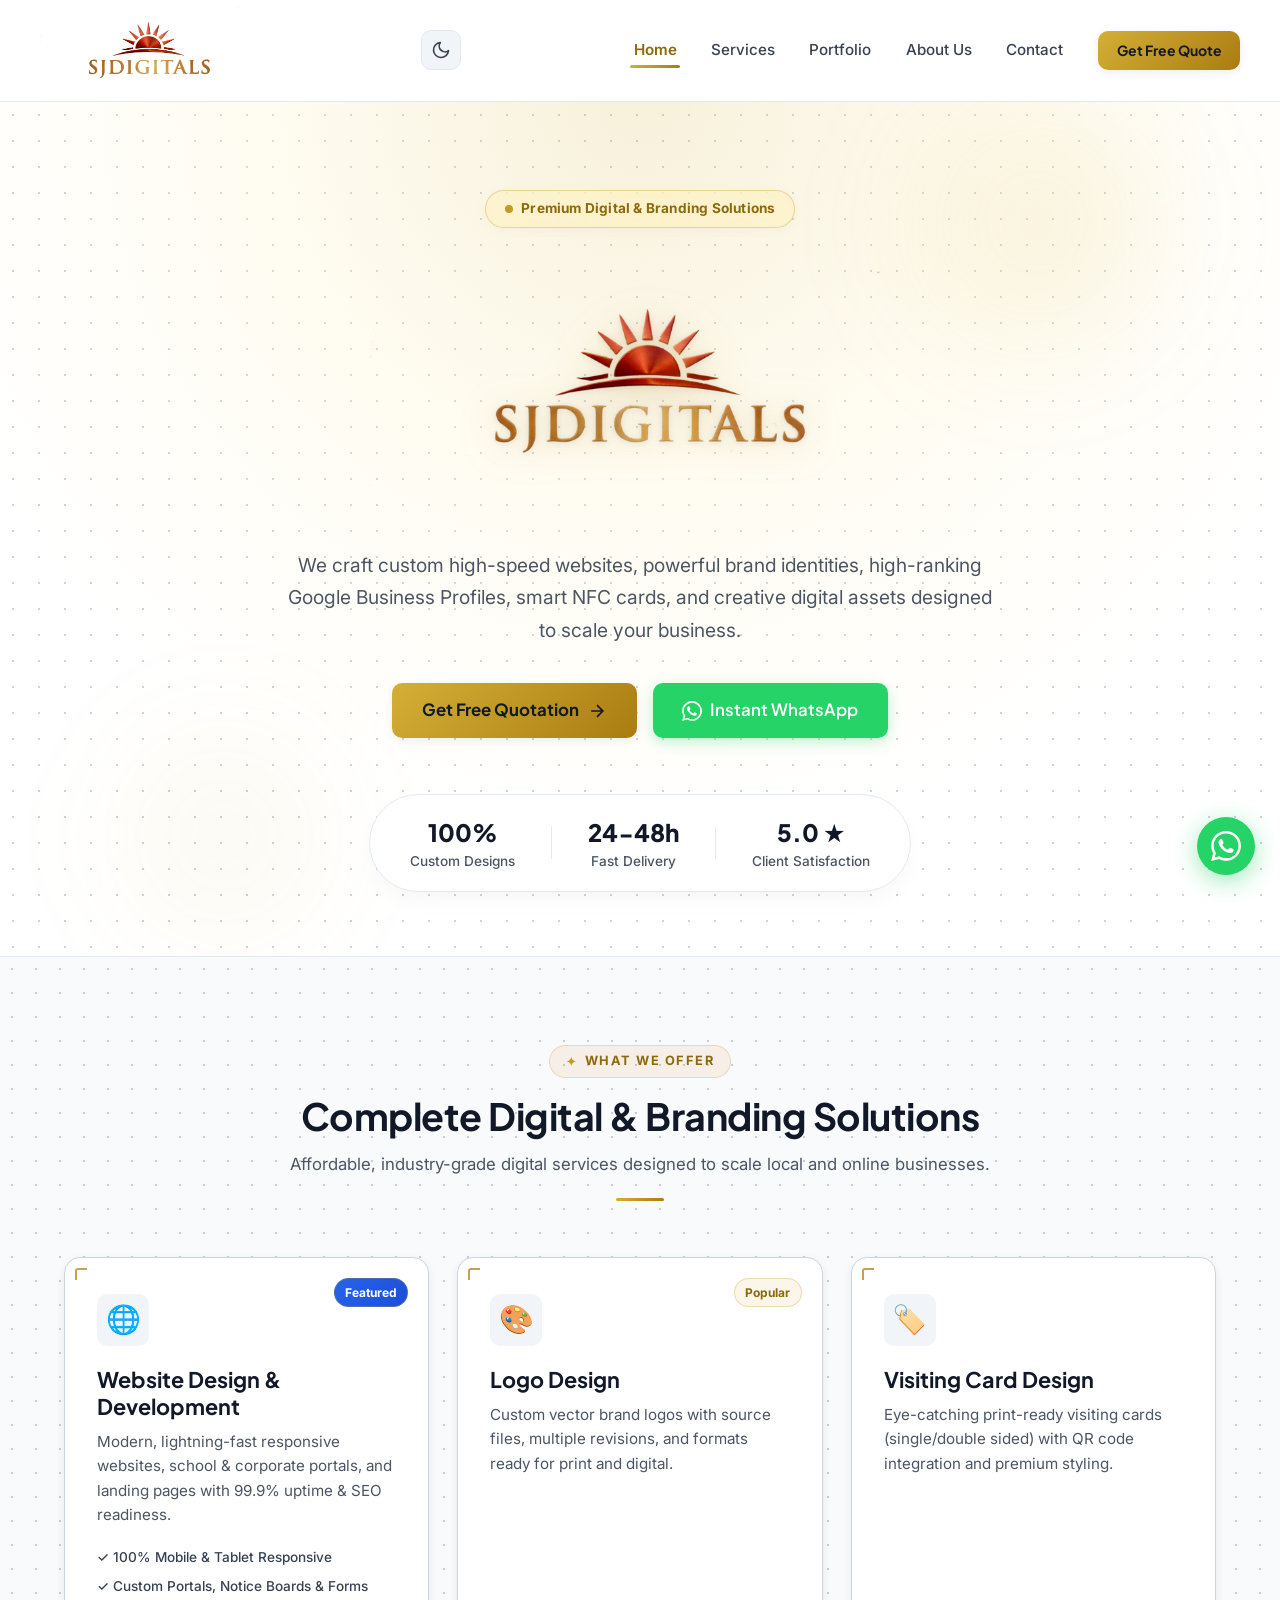
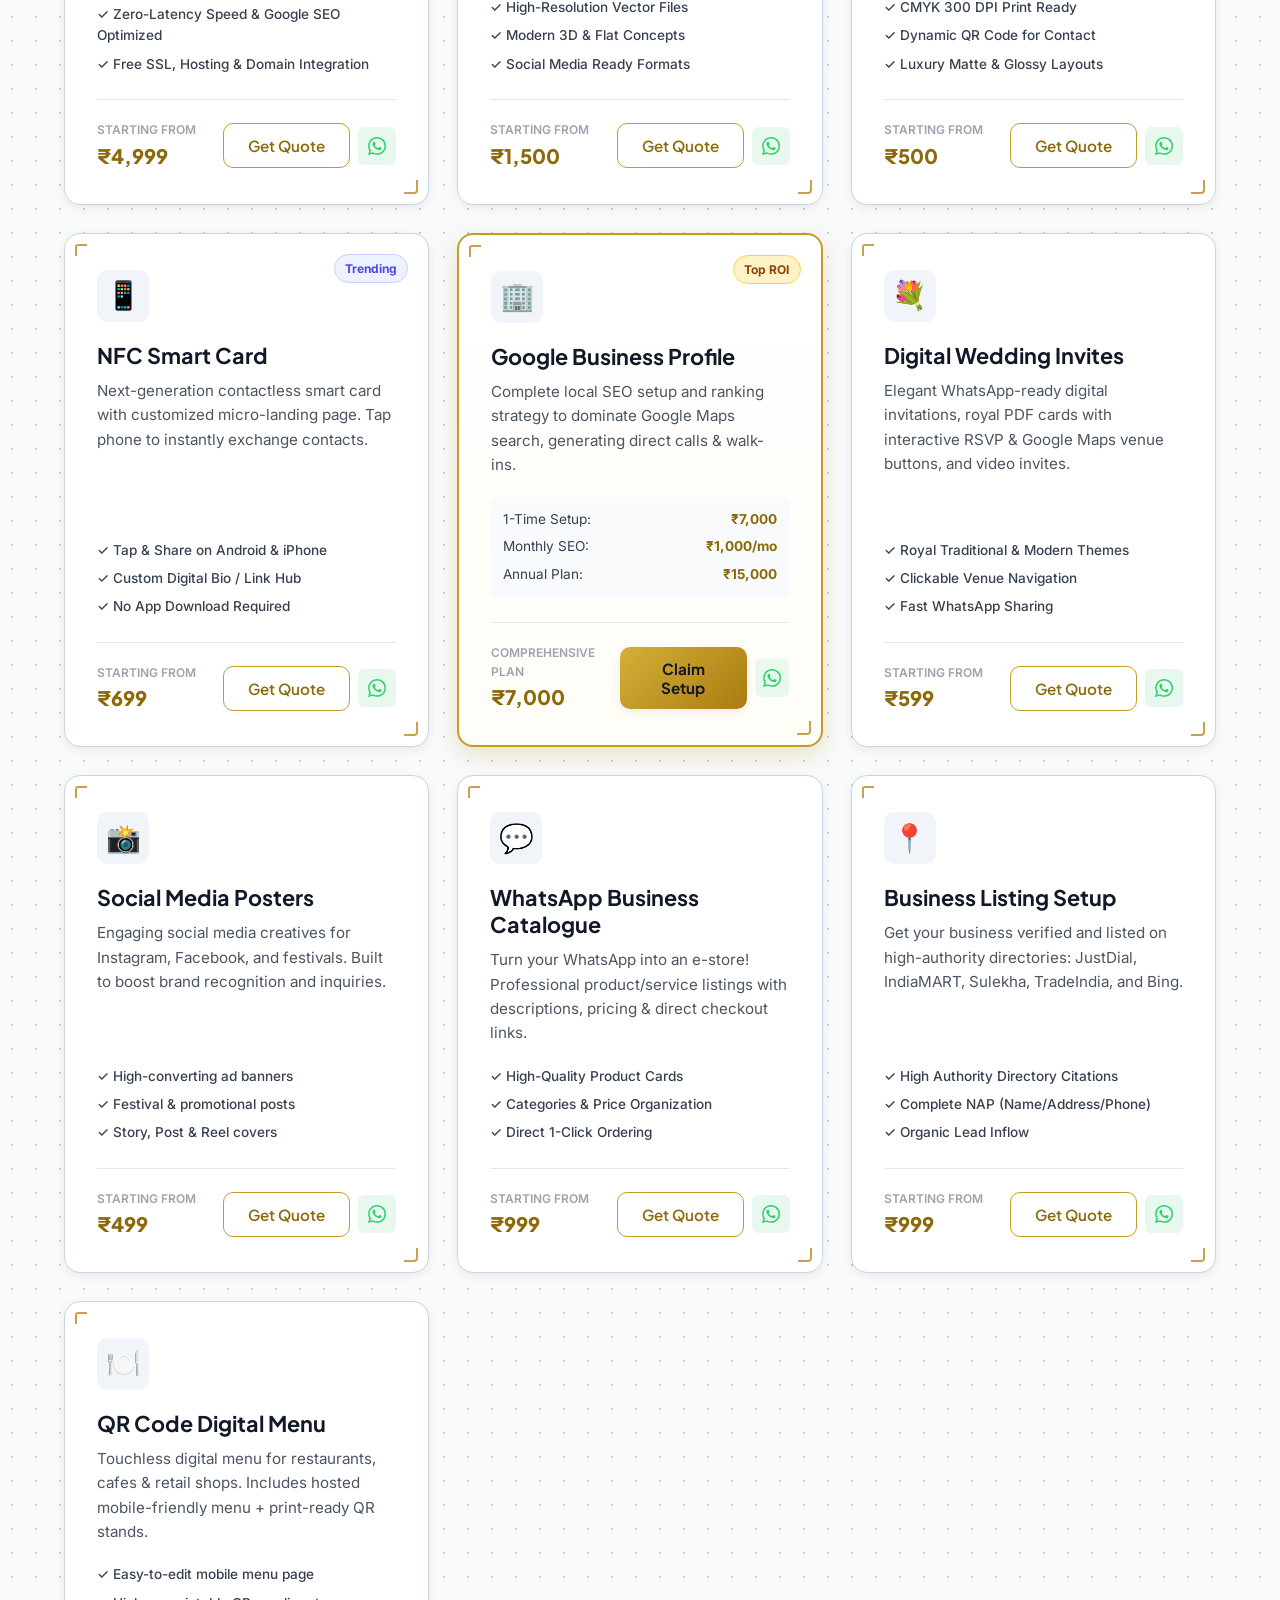
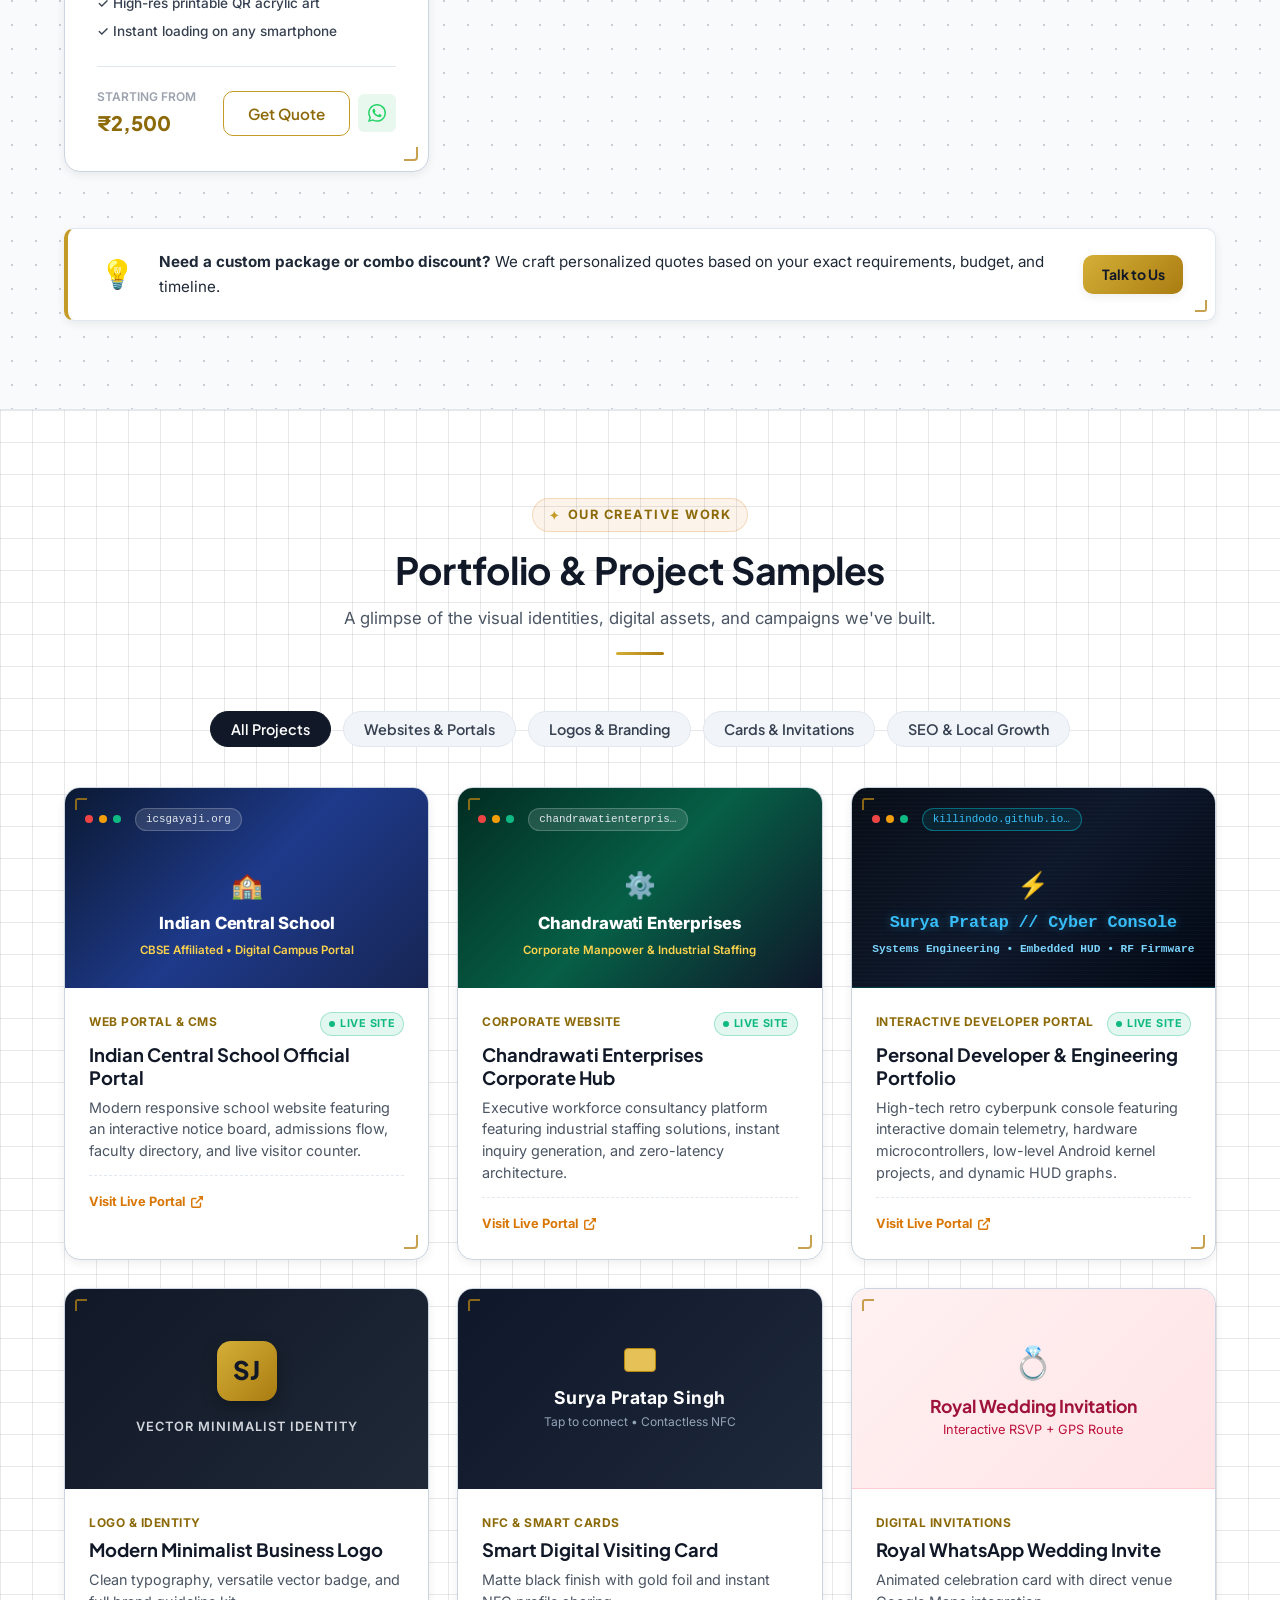
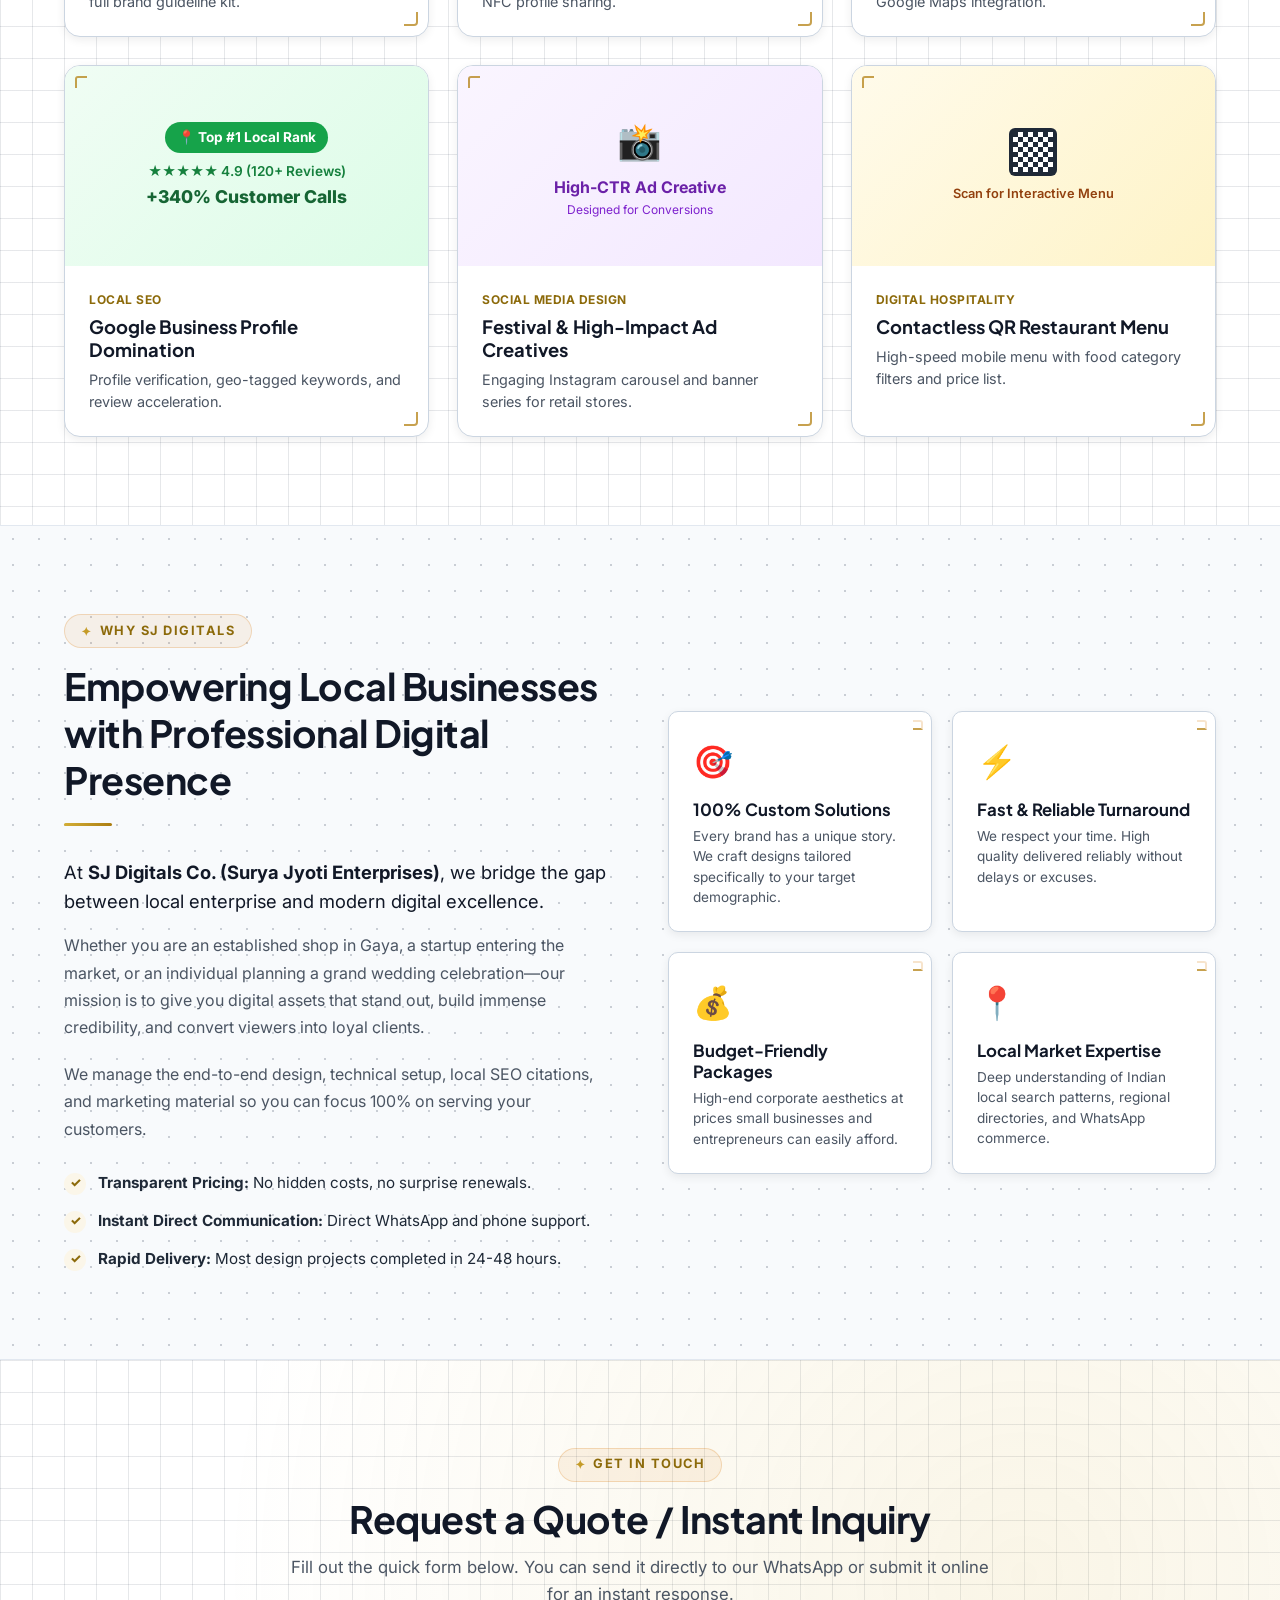
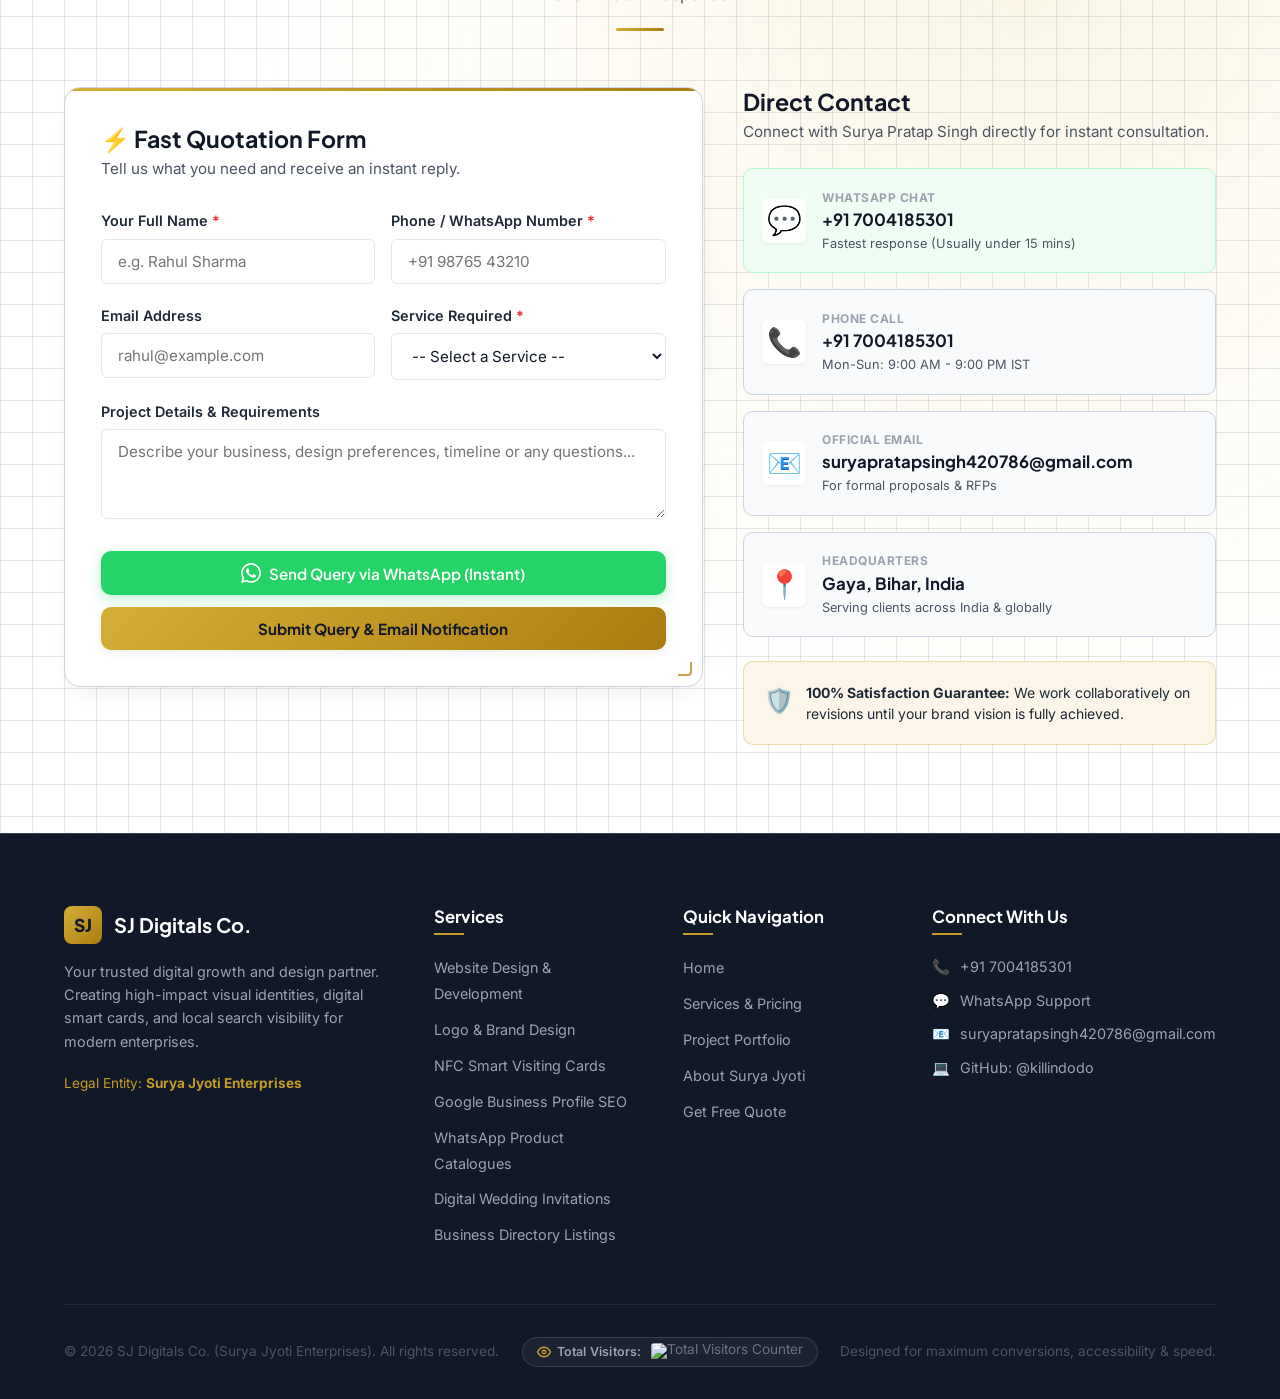
==== commit 1b9ae06b: "feat: use transparent sjlogo in light mode as well as dark mode" ====
--- a/index.html
+++ b/index.html
@@ -31,7 +31,7 @@
     <link href="https://fonts.googleapis.com/css2?family=Inter:wght@300;400;500;600;700&family=Plus+Jakarta+Sans:wght@500;600;700;800&display=swap" rel="stylesheet">
     
     <!-- Main Stylesheet -->
-    <link rel="stylesheet" href="style.css?v=2.6">
+    <link rel="stylesheet" href="style.css?v=2.7">
     
     <!-- Google Analytics 4 -->
     <script async src="https://www.googletagmanager.com/gtag/js?id=G-MDH1P42PZZ"></script>
@@ -200,15 +200,9 @@
             </div>
 
             <div class="hero-brand-banner">
-                <!-- Light Mode: Full logo with background & tagline -->
-                <picture class="hero-logo-light">
-                    <source srcset="fulllogo-with-bg.webp" type="image/webp">
-                    <img src="fulllogo-with-bg.png" alt="SJ Digitals - Your Digital Presence, Flawlessly Perfected" class="hero-brand-img" width="1600" height="666" fetchpriority="high" decoding="async">
-                </picture>
-                <!-- Dark Mode: Transparent metallic logo emblem -->
-                <picture class="hero-logo-dark">
+                <picture>
                     <source srcset="sjlogo.webp" type="image/webp">
-                    <img src="sjlogo.png" alt="SJ Digitals - Your Digital Presence, Flawlessly Perfected" class="hero-brand-img hero-brand-img-dark" width="800" height="333" decoding="async">
+                    <img src="sjlogo.png" alt="SJ Digitals - Your Digital Presence, Flawlessly Perfected" class="hero-brand-img" width="800" height="333" fetchpriority="high" decoding="async">
                 </picture>
                 <h1 class="sr-only">SJ Digitals - Your Digital Presence, Flawlessly Perfected</h1>
             </div>
--- a/style.css
+++ b/style.css
@@ -678,7 +678,7 @@
     left: 5%;
     width: 320px;
     height: 320px;
-    background: radial-gradient(circle, rgba(37, 99, 235, 0.08) 0%, transparent 70%);
+    background: radial-gradient(circle, rgba(212, 175, 55, 0.08) 0%, transparent 70%);
     filter: blur(45px);
     pointer-events: none;
     z-index: 0;
@@ -745,17 +745,17 @@
 .hero-brand-banner {
     max-width: 820px;
     margin: 0.5rem auto 2.5rem;
-    border-radius: 22px;
-    overflow: hidden;
-    box-shadow: 0 22px 50px -12px rgba(212, 175, 55, 0.3), 0 10px 28px -6px rgba(0, 0, 0, 0.09);
-    border: 1.5px solid rgba(212, 175, 55, 0.42);
-    background: #fcf9f2;
-    transition: transform 0.35s cubic-bezier(0.16, 1, 0.3, 1), box-shadow 0.35s cubic-bezier(0.16, 1, 0.3, 1), background-color 0.3s ease, border-color 0.3s ease;
+    padding: 0.5rem 0 1rem;
+    background: transparent;
+    border: none;
+    box-shadow: none;
+    overflow: visible;
+    transition: transform 0.35s cubic-bezier(0.16, 1, 0.3, 1);
 }
 
 .hero-brand-banner:hover {
     transform: translateY(-4px);
-    box-shadow: 0 25px 55px -10px rgba(212, 175, 55, 0.38), 0 12px 28px -6px rgba(0, 0, 0, 0.14);
+    box-shadow: none;
 }
 
 [data-theme="dark"] .hero-brand-banner {
@@ -771,34 +771,19 @@
     transform: translateY(-4px);
 }
 
-/* Light / Dark Mode Hero Logo Toggle */
-.hero-logo-light {
-    display: block;
-}
-
-.hero-logo-dark {
-    display: none;
-}
-
-[data-theme="dark"] .hero-logo-light {
-    display: none !important;
-}
-
-[data-theme="dark"] .hero-logo-dark {
-    display: block !important;
-}
-
 .hero-brand-img {
+    max-width: 540px;
     width: 100%;
     height: auto;
     display: block;
+    margin: 0 auto;
     aspect-ratio: 4092 / 1704;
-}
-
-.hero-brand-img-dark {
-    max-width: 540px;
-    margin: 0 auto;
-    filter: drop-shadow(0 0 20px rgba(229, 193, 88, 0.5)) brightness(1.18);
+    filter: drop-shadow(0 4px 18px rgba(180, 130, 20, 0.28)) drop-shadow(0 1px 3px rgba(0, 0, 0, 0.1));
+    transition: filter 0.3s ease, transform 0.3s ease;
+}
+
+[data-theme="dark"] .hero-brand-img {
+    filter: drop-shadow(0 0 22px rgba(229, 193, 88, 0.5)) brightness(1.18);
 }
 
 .sr-only {
@@ -2367,10 +2352,6 @@
     .hero-brand-banner {
         max-width: 100%;
         margin: 0.25rem auto 1.5rem;
-        border-radius: 12px;
-    }
-
-    [data-theme="dark"] .hero-brand-banner {
         padding: 0.25rem 0;
     }
 
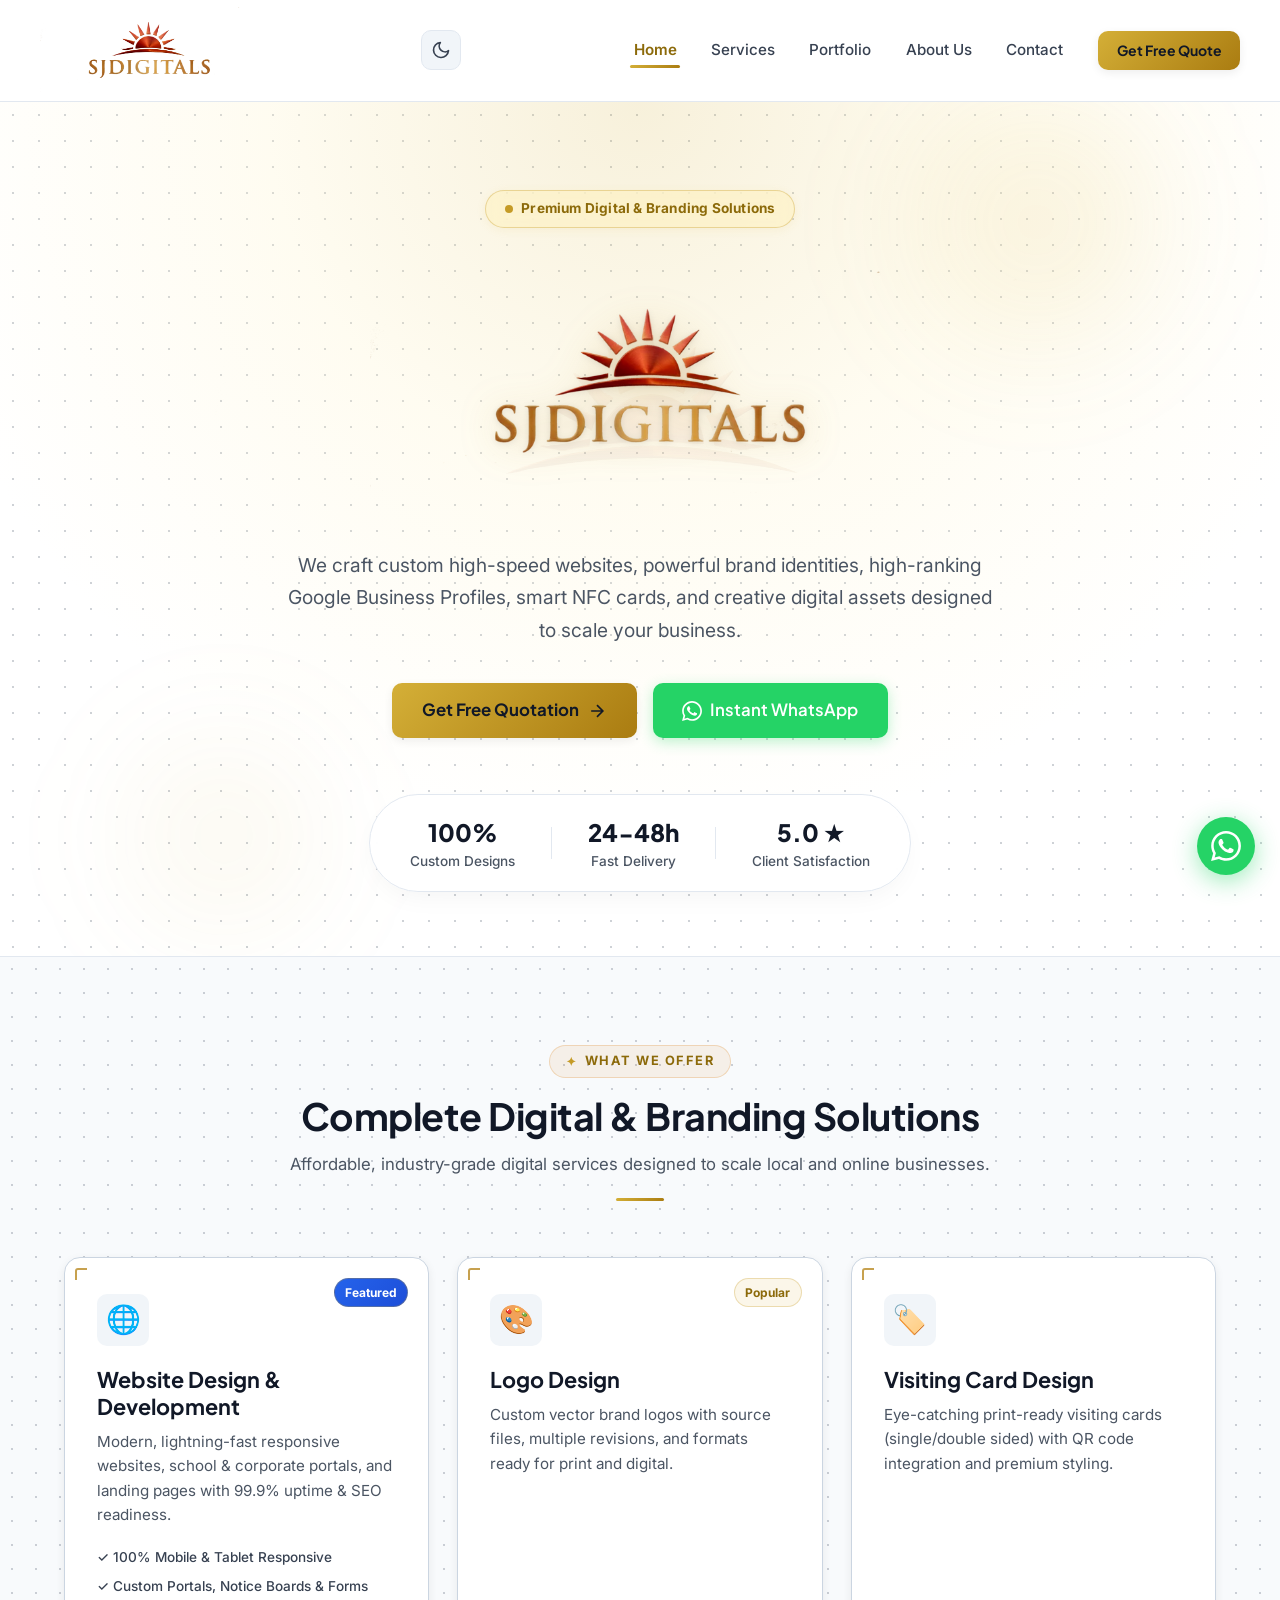
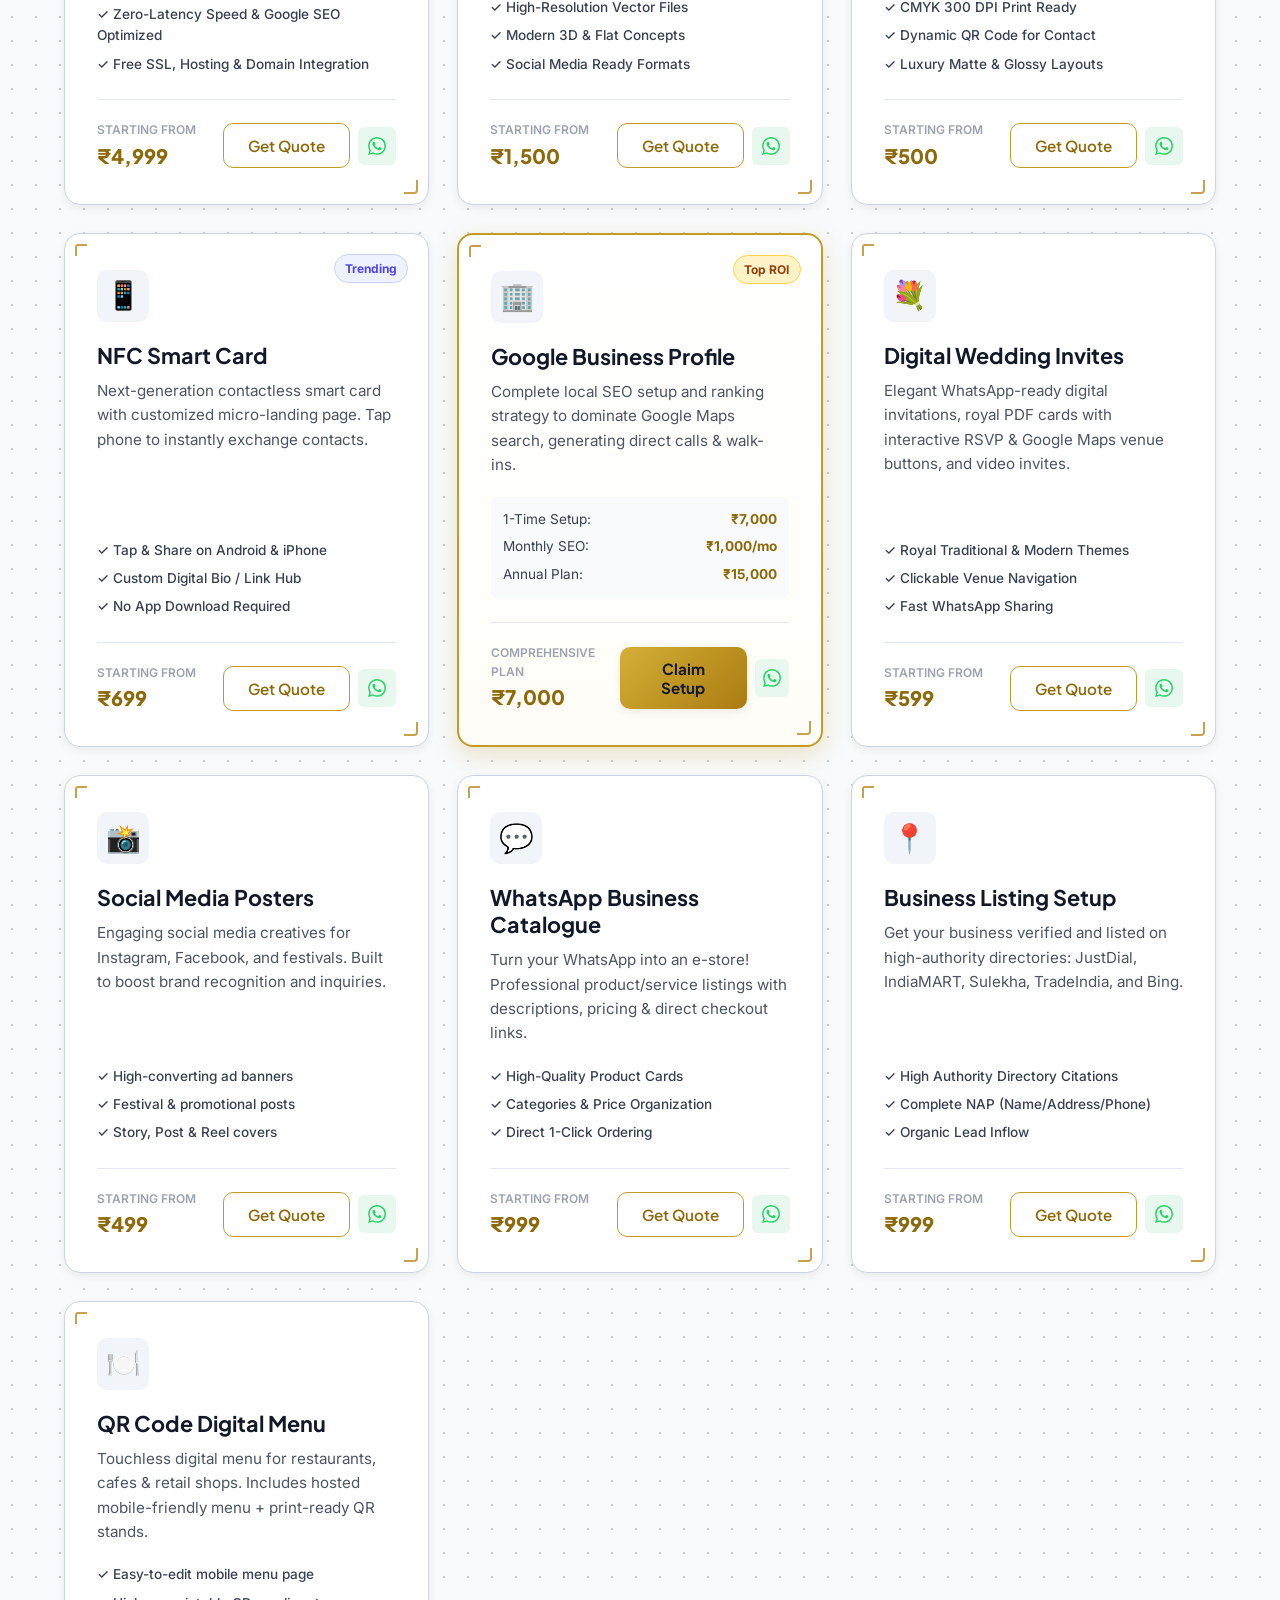
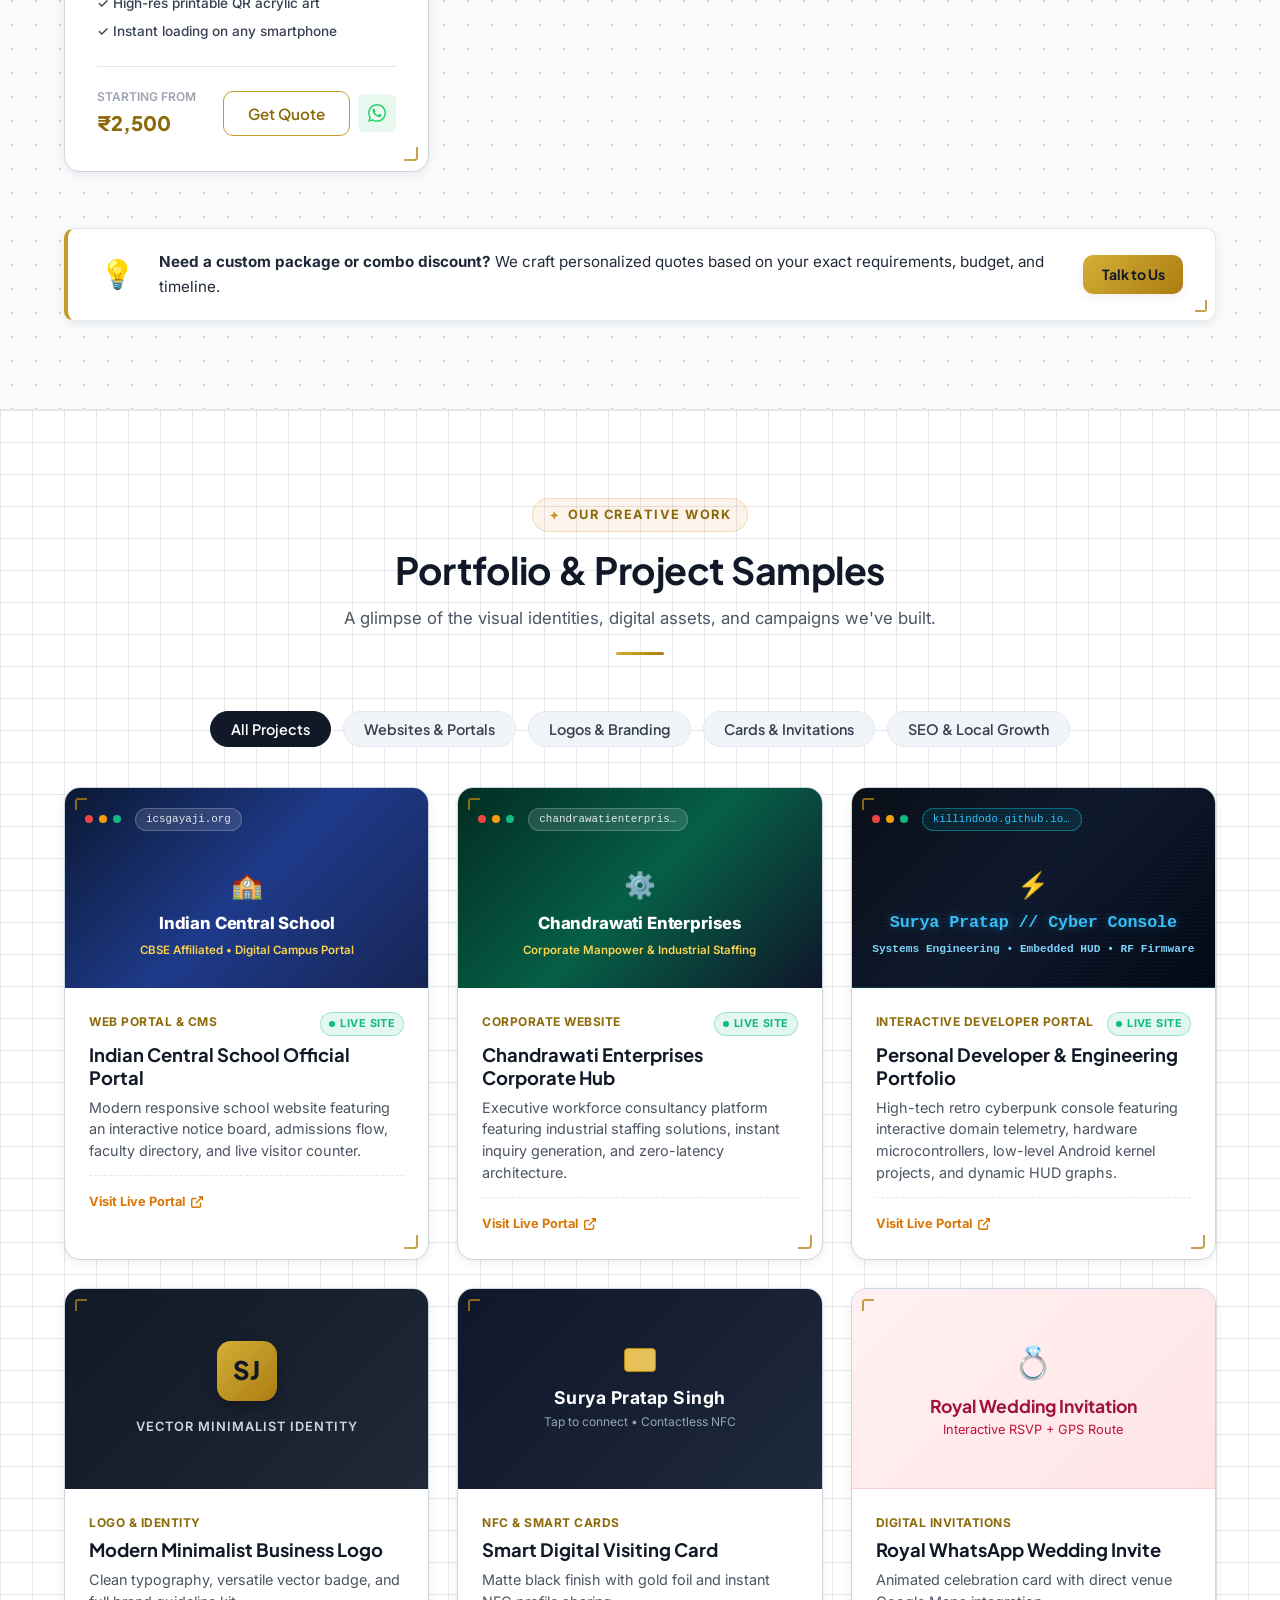
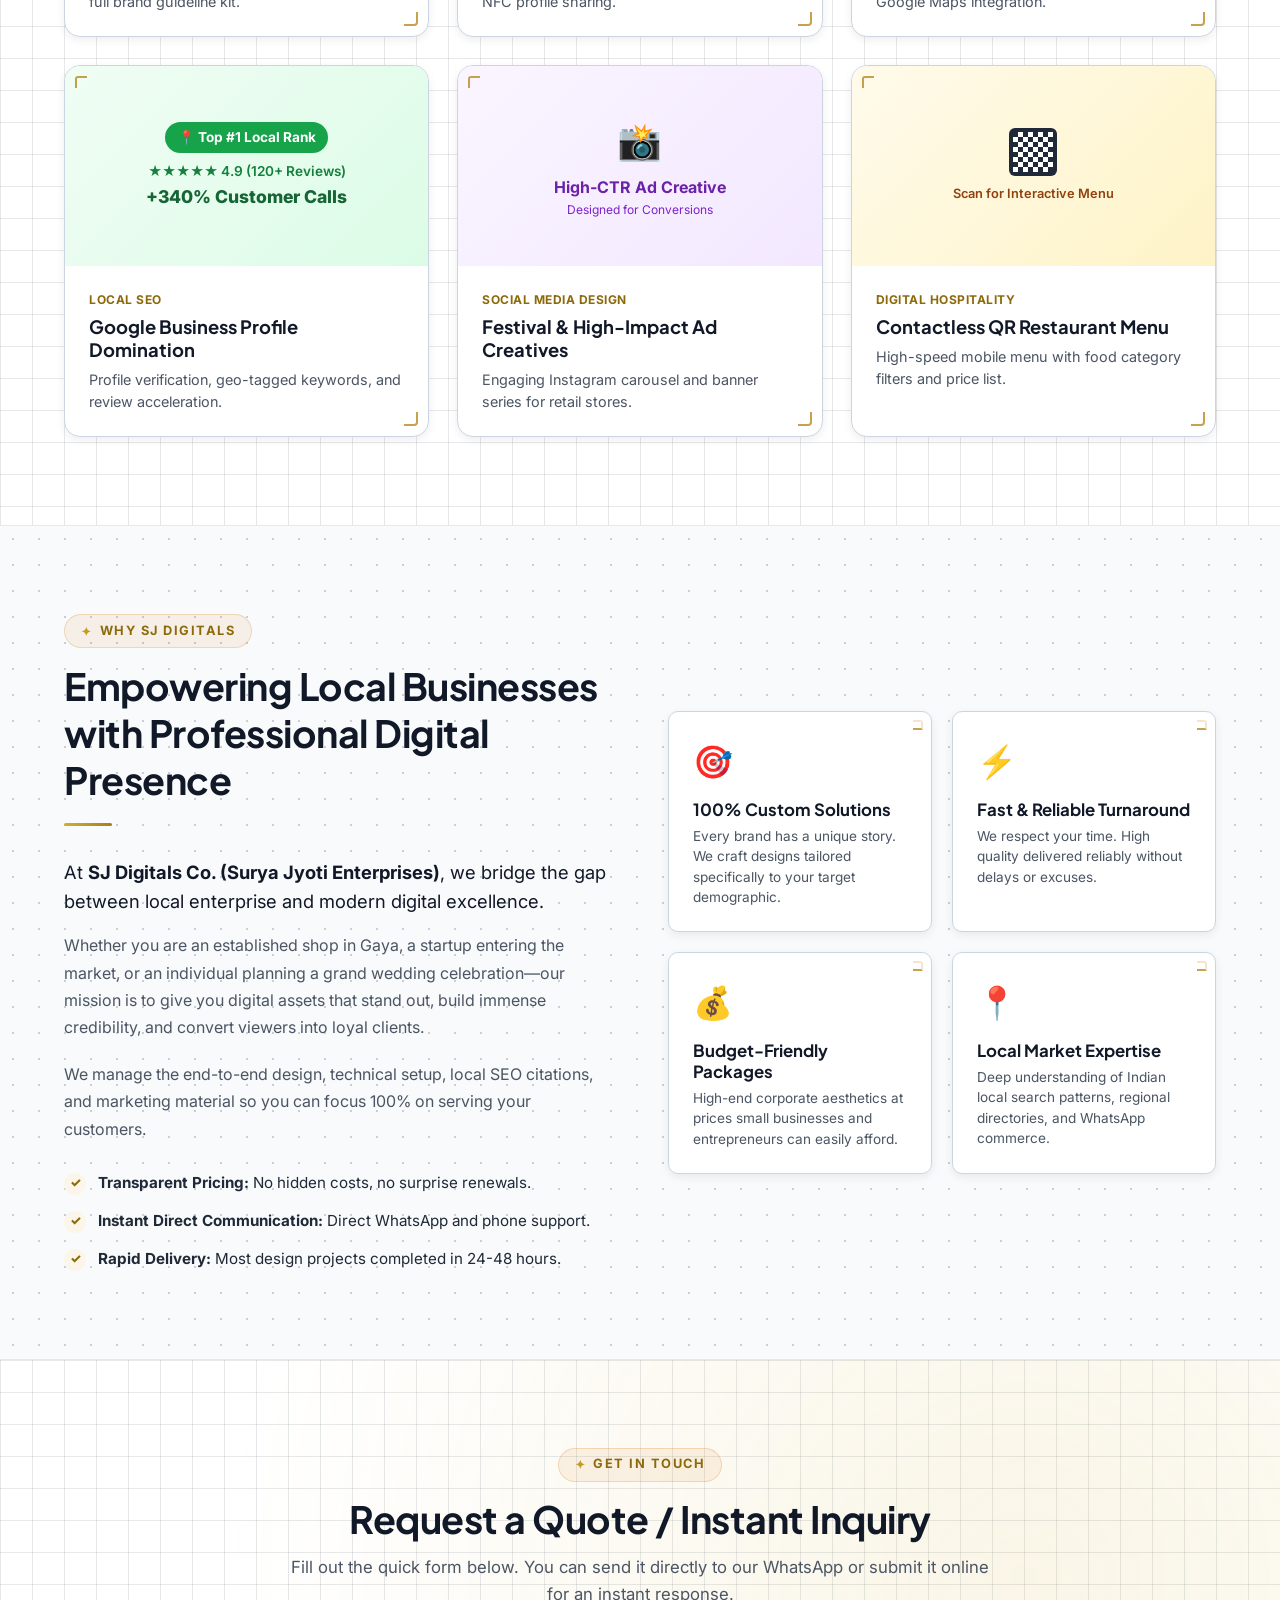
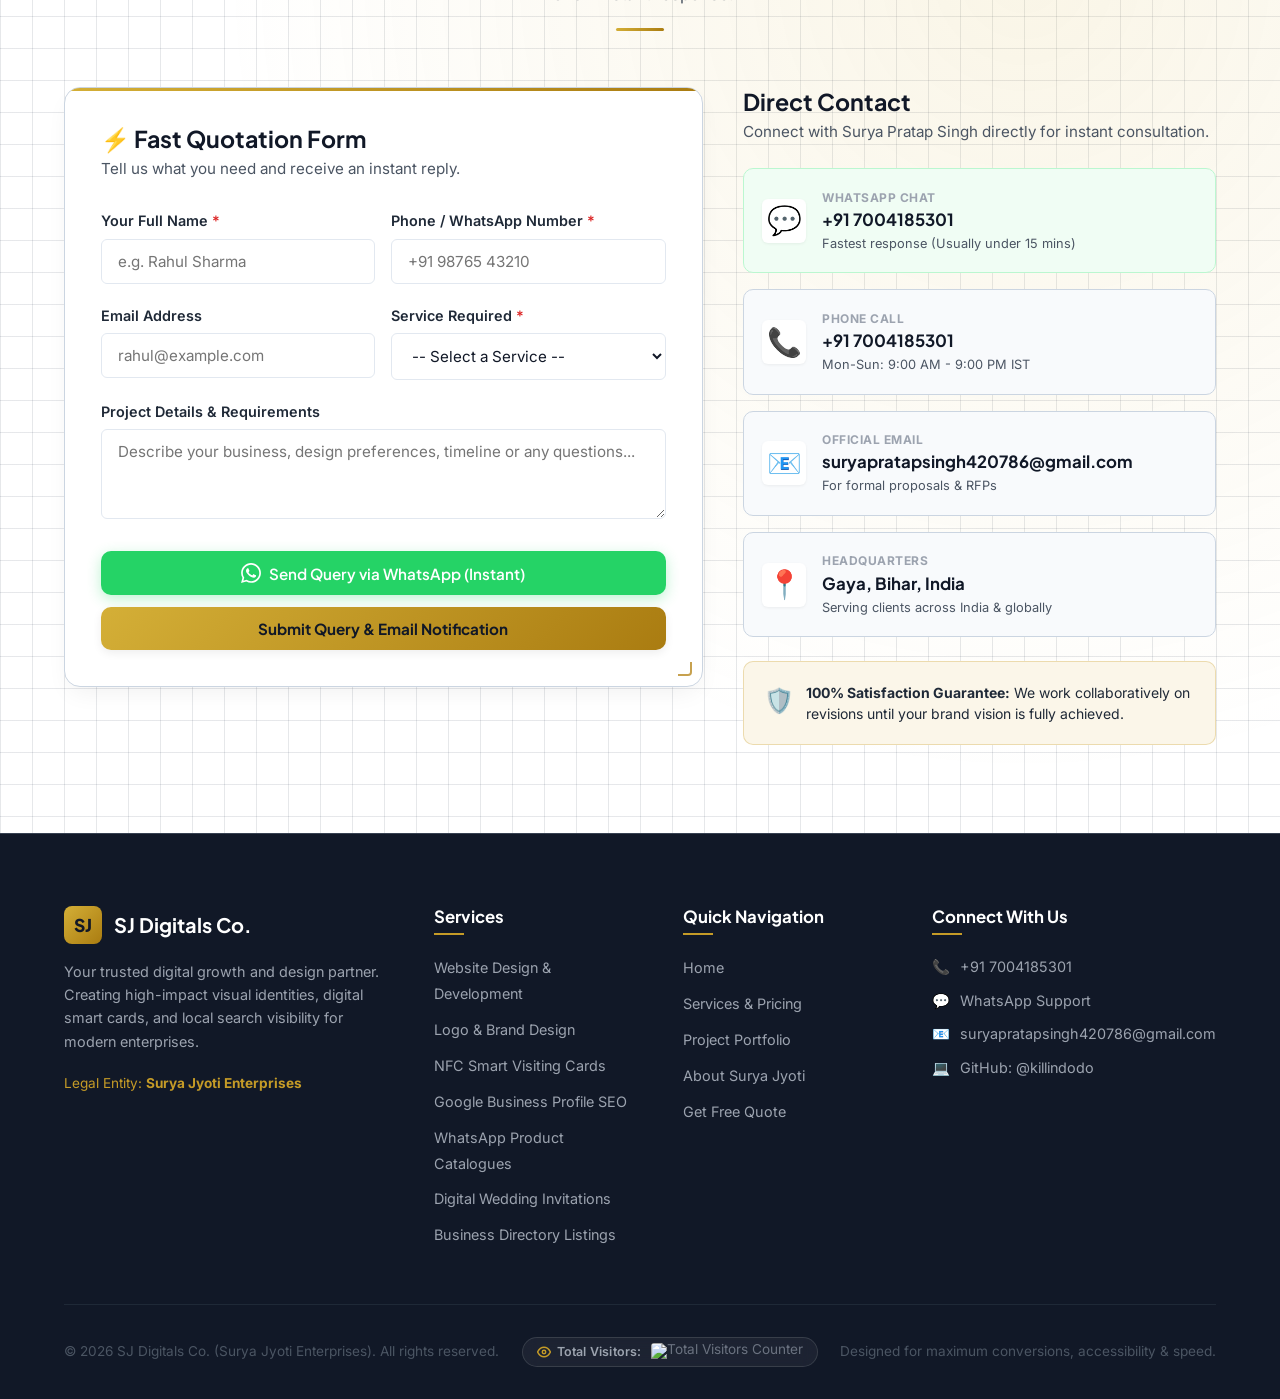
==== commit 353516db: "feat: add fixed luxury sun emblem watermark across website" ====
--- a/index.html
+++ b/index.html
@@ -31,7 +31,7 @@
     <link href="https://fonts.googleapis.com/css2?family=Inter:wght@300;400;500;600;700&family=Plus+Jakarta+Sans:wght@500;600;700;800&display=swap" rel="stylesheet">
     
     <!-- Main Stylesheet -->
-    <link rel="stylesheet" href="style.css?v=2.7">
+    <link rel="stylesheet" href="style.css?v=2.8">
     
     <!-- Google Analytics 4 -->
     <script async src="https://www.googletagmanager.com/gtag/js?id=G-MDH1P42PZZ"></script>
@@ -148,6 +148,14 @@
     </div>
 </div>
 
+<!-- Fixed Luxury Background Watermark (bg.png / bg.webp) -->
+<div class="site-watermark" aria-hidden="true">
+    <picture>
+        <source srcset="bg.webp" type="image/webp">
+        <img src="bg.png" alt="" class="site-watermark-img" width="1200" height="500" loading="lazy" decoding="async">
+    </picture>
+</div>
+
 <!-- Navigation Bar -->
 <header class="navbar" id="navbar">
     <div class="container navbar-container">
--- a/style.css
+++ b/style.css
@@ -131,6 +131,55 @@
     max-width: 1200px;
     margin: 0 auto;
     padding: 0 1.5rem;
+    position: relative;
+    z-index: 2;
+}
+
+/* --------------------------------------------------------------------------
+   Fixed Luxury Sun Emblem Watermark (bg.png / bg.webp)
+   -------------------------------------------------------------------------- */
+.site-watermark {
+    position: fixed;
+    top: 50%;
+    left: 50%;
+    transform: translate(-50%, -50%);
+    width: min(850px, 85vw);
+    max-height: 75vh;
+    pointer-events: none;
+    user-select: none;
+    -webkit-user-select: none;
+    z-index: 1;
+    opacity: 0.04;
+    display: flex;
+    align-items: center;
+    justify-content: center;
+    transition: opacity 0.4s ease;
+}
+
+.site-watermark-img {
+    width: 100%;
+    height: auto;
+    display: block;
+    object-fit: contain;
+    filter: drop-shadow(0 4px 20px rgba(180, 130, 20, 0.25));
+}
+
+[data-theme="dark"] .site-watermark {
+    opacity: 0.055;
+}
+
+[data-theme="dark"] .site-watermark-img {
+    filter: drop-shadow(0 0 35px rgba(229, 193, 88, 0.35));
+}
+
+@media (max-width: 768px) {
+    .site-watermark {
+        width: 88vw;
+        opacity: 0.035;
+    }
+    [data-theme="dark"] .site-watermark {
+        opacity: 0.048;
+    }
 }
 
 h1, h2, h3, h4, h5, h6 {
@@ -695,7 +744,7 @@
 
 .hero-container {
     position: relative;
-    z-index: 1;
+    z-index: 2;
     text-align: center;
 }
 
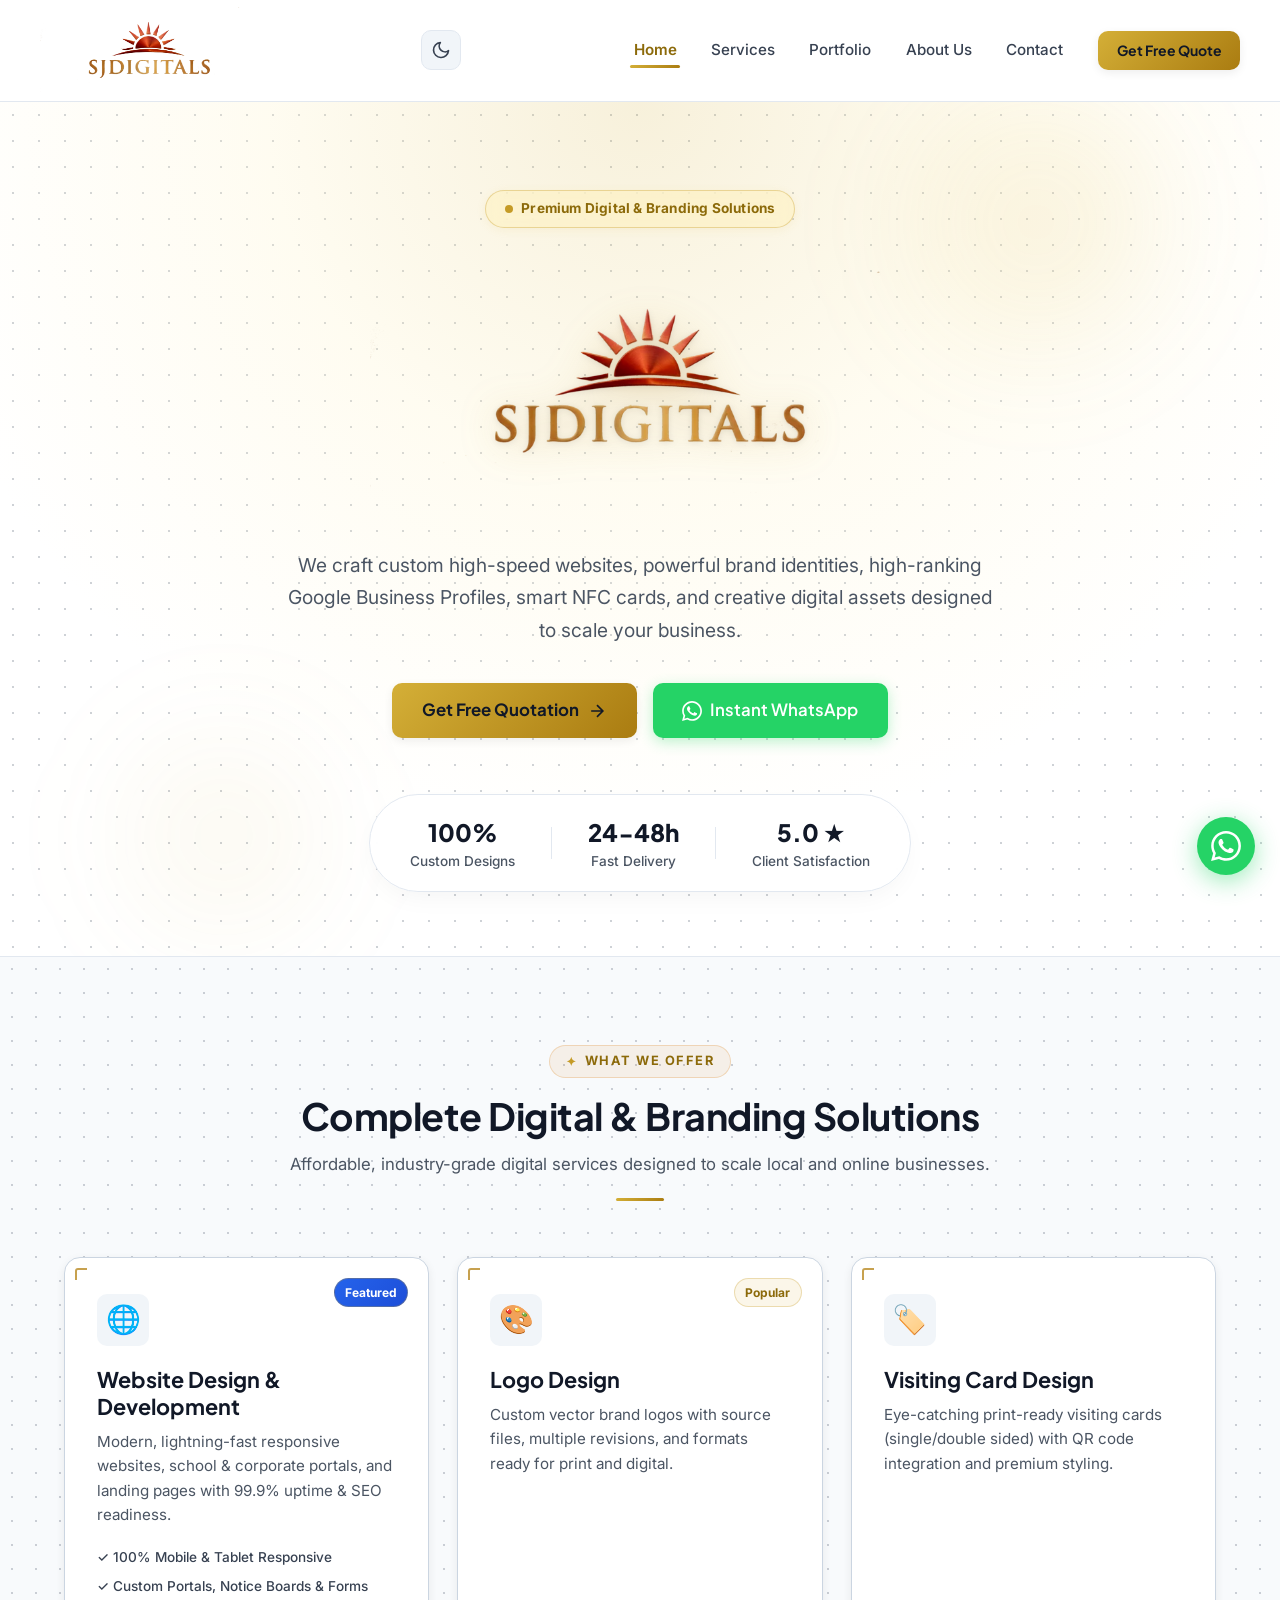
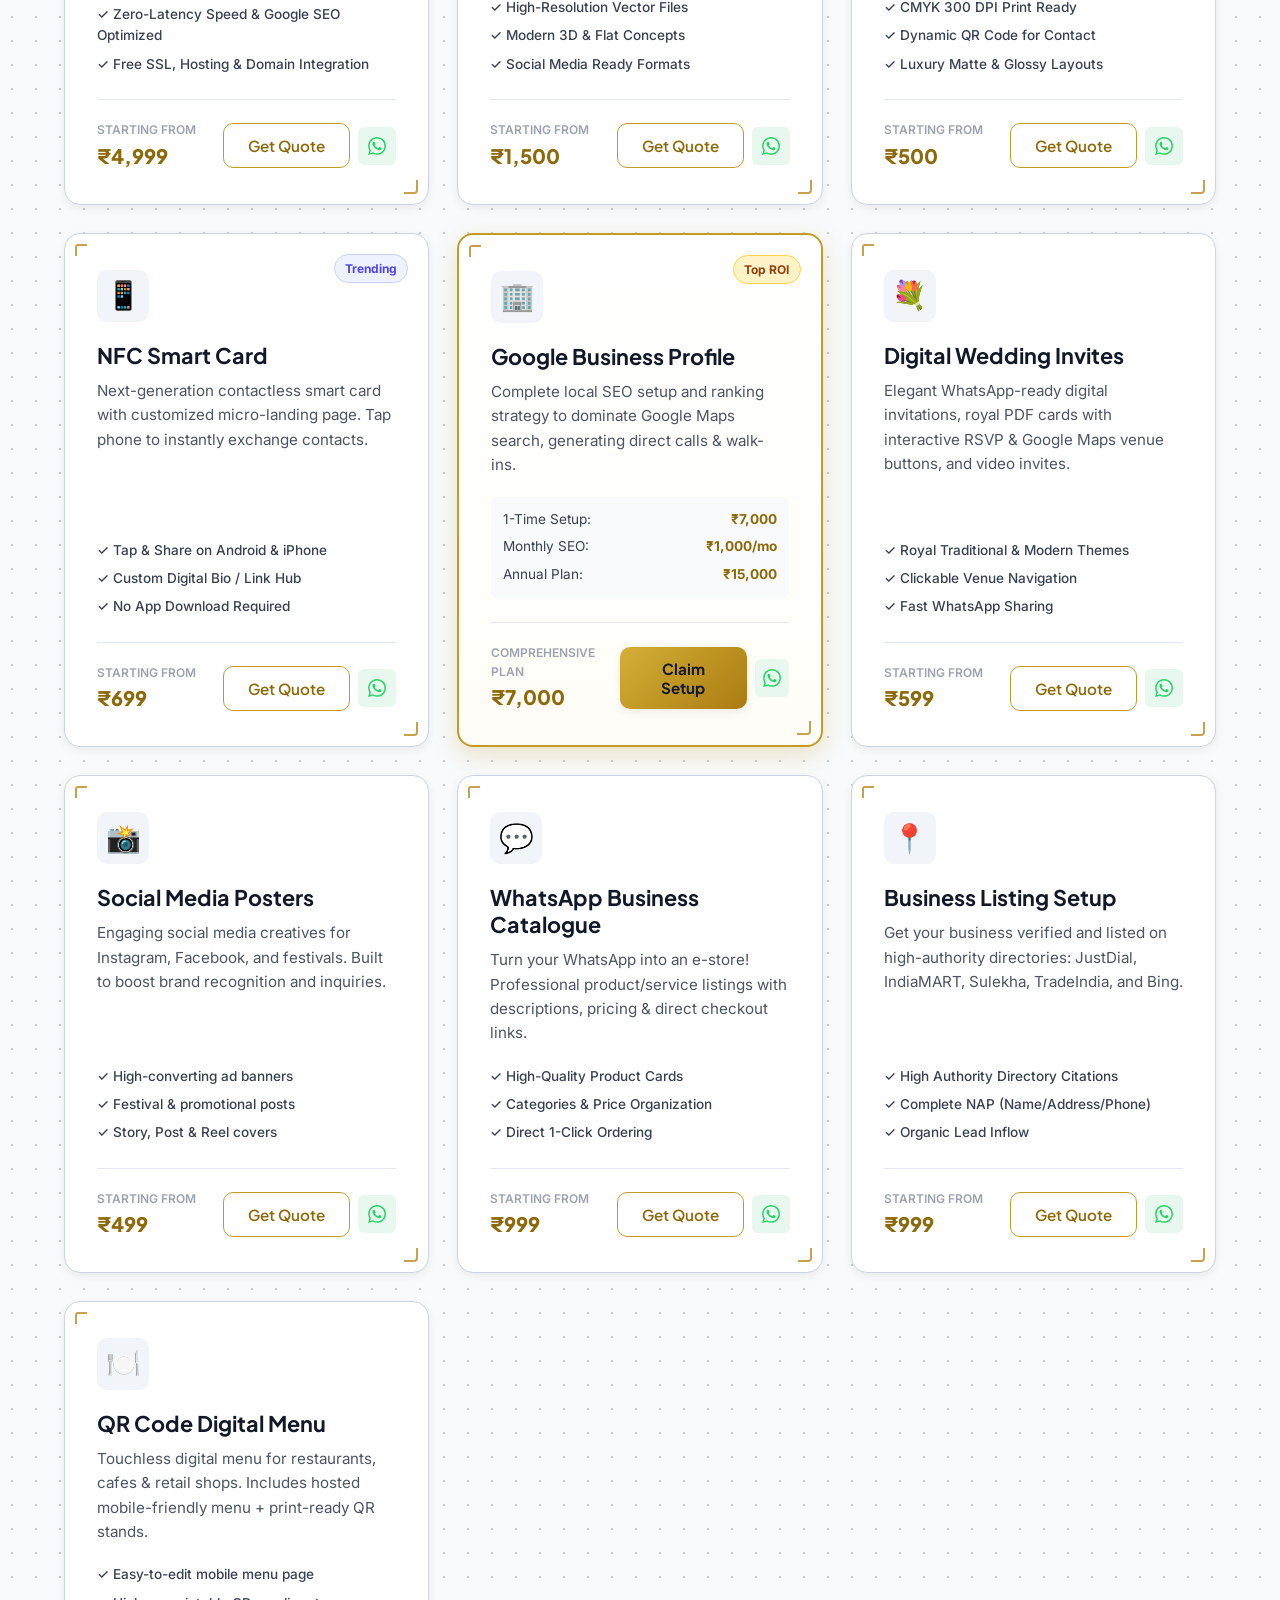
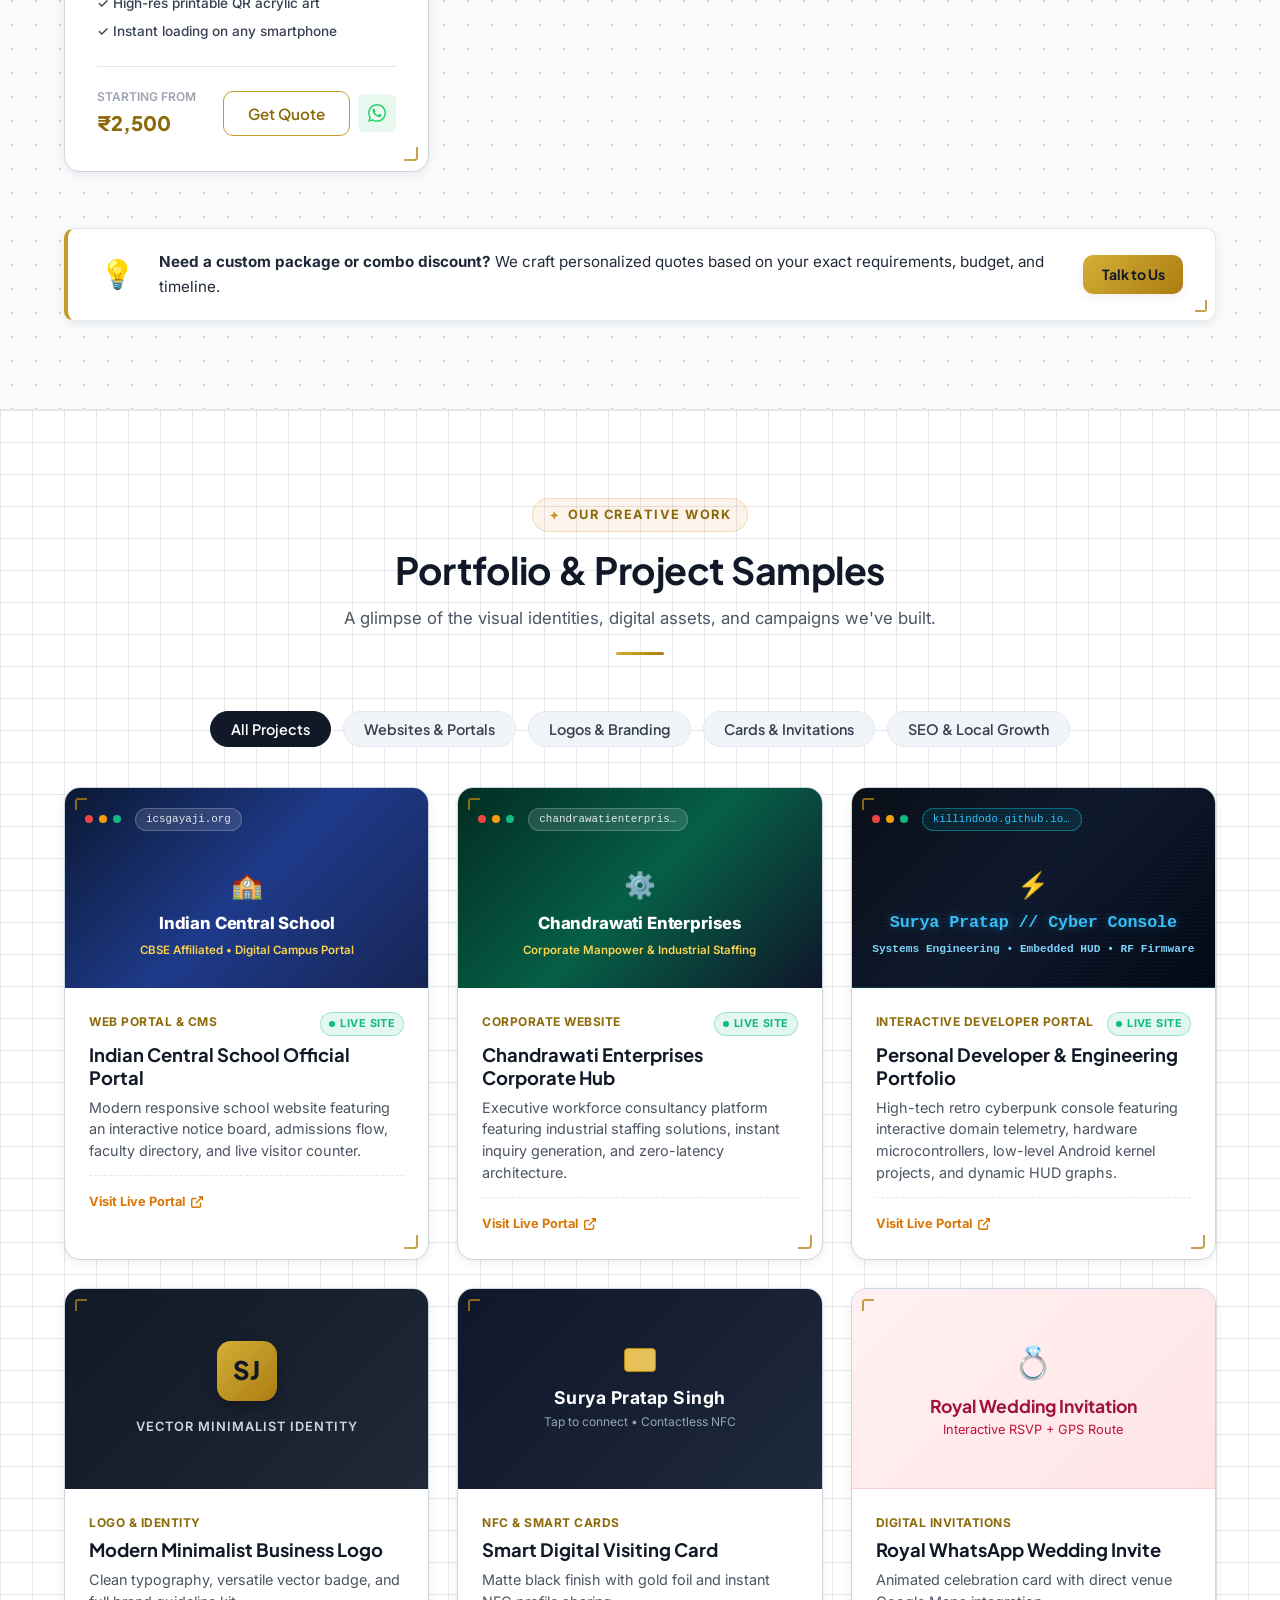
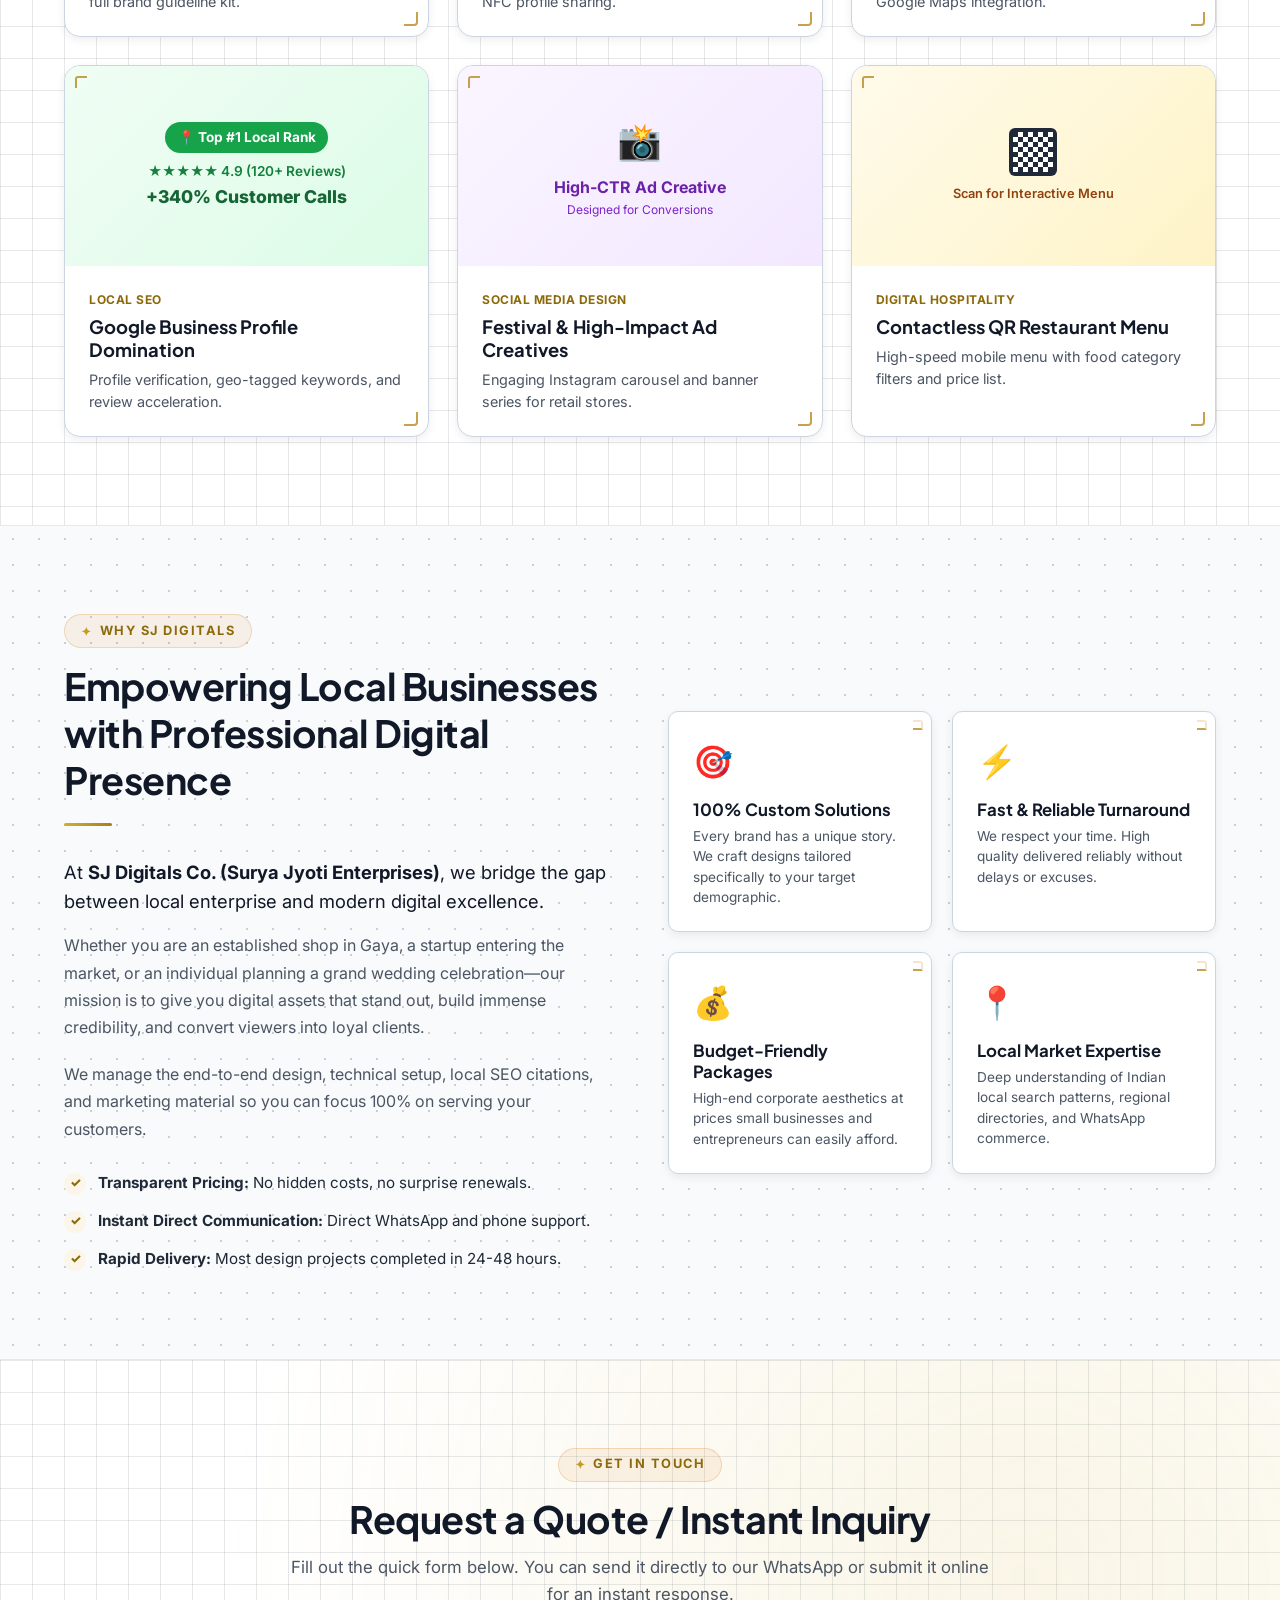
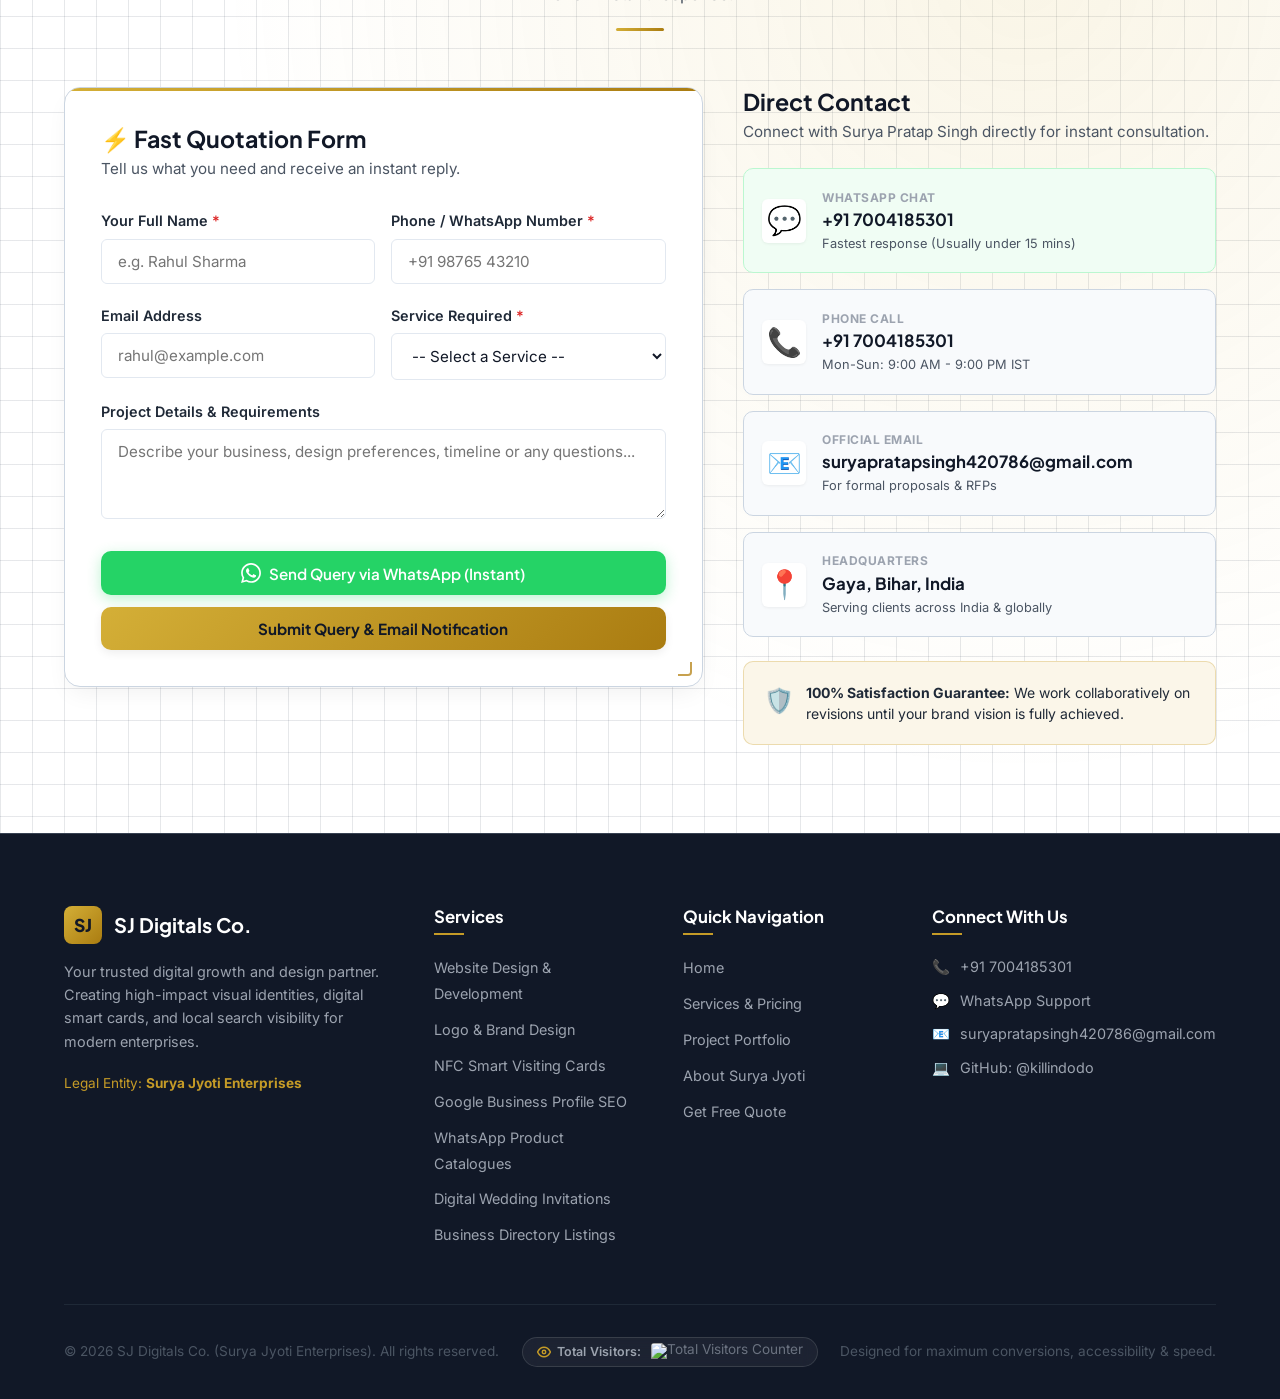
==== commit 6c5ad11e: "feat(watermark): wider screen span, 50% opacity, and scroll-activated visibility" ====
--- a/index.html
+++ b/index.html
@@ -31,7 +31,7 @@
     <link href="https://fonts.googleapis.com/css2?family=Inter:wght@300;400;500;600;700&family=Plus+Jakarta+Sans:wght@500;600;700;800&display=swap" rel="stylesheet">
     
     <!-- Main Stylesheet -->
-    <link rel="stylesheet" href="style.css?v=2.8">
+    <link rel="stylesheet" href="style.css?v=2.9">
     
     <!-- Google Analytics 4 -->
     <script async src="https://www.googletagmanager.com/gtag/js?id=G-MDH1P42PZZ"></script>
@@ -149,10 +149,10 @@
 </div>
 
 <!-- Fixed Luxury Background Watermark (bg.png / bg.webp) -->
-<div class="site-watermark" aria-hidden="true">
+<div class="site-watermark" id="siteWatermark" aria-hidden="true">
     <picture>
         <source srcset="bg.webp" type="image/webp">
-        <img src="bg.png" alt="" class="site-watermark-img" width="1200" height="500" loading="lazy" decoding="async">
+        <img src="bg.png" alt="" class="site-watermark-img" width="2560" height="1067" loading="lazy" decoding="async">
     </picture>
 </div>
 
@@ -1031,7 +1031,7 @@
 </a>
 
 <!-- Main Script -->
-<script src="script.js?v=2.3"></script>
+<script src="script.js?v=2.4"></script>
 
 </body>
 </html>
--- a/style.css
+++ b/style.css
@@ -142,18 +142,26 @@
     position: fixed;
     top: 50%;
     left: 50%;
-    transform: translate(-50%, -50%);
-    width: min(850px, 85vw);
-    max-height: 75vh;
+    transform: translate(-50%, -50%) scale(0.96);
+    width: min(1420px, 92vw);
+    max-height: 85vh;
     pointer-events: none;
     user-select: none;
     -webkit-user-select: none;
     z-index: 1;
-    opacity: 0.04;
+    opacity: 0;
+    visibility: hidden;
     display: flex;
     align-items: center;
     justify-content: center;
-    transition: opacity 0.4s ease;
+    transition: opacity 0.5s cubic-bezier(0.16, 1, 0.3, 1), transform 0.5s cubic-bezier(0.16, 1, 0.3, 1), visibility 0.5s ease;
+    will-change: opacity, transform;
+}
+
+.site-watermark.is-visible {
+    opacity: 0.5;
+    visibility: visible;
+    transform: translate(-50%, -50%) scale(1);
 }
 
 .site-watermark-img {
@@ -161,24 +169,20 @@
     height: auto;
     display: block;
     object-fit: contain;
-    filter: drop-shadow(0 4px 20px rgba(180, 130, 20, 0.25));
-}
-
-[data-theme="dark"] .site-watermark {
-    opacity: 0.055;
+    filter: drop-shadow(0 6px 30px rgba(180, 130, 20, 0.32));
+}
+
+[data-theme="dark"] .site-watermark.is-visible {
+    opacity: 0.5;
 }
 
 [data-theme="dark"] .site-watermark-img {
-    filter: drop-shadow(0 0 35px rgba(229, 193, 88, 0.35));
+    filter: drop-shadow(0 0 50px rgba(229, 193, 88, 0.45));
 }
 
 @media (max-width: 768px) {
     .site-watermark {
-        width: 88vw;
-        opacity: 0.035;
-    }
-    [data-theme="dark"] .site-watermark {
-        opacity: 0.048;
+        width: 95vw;
     }
 }
 
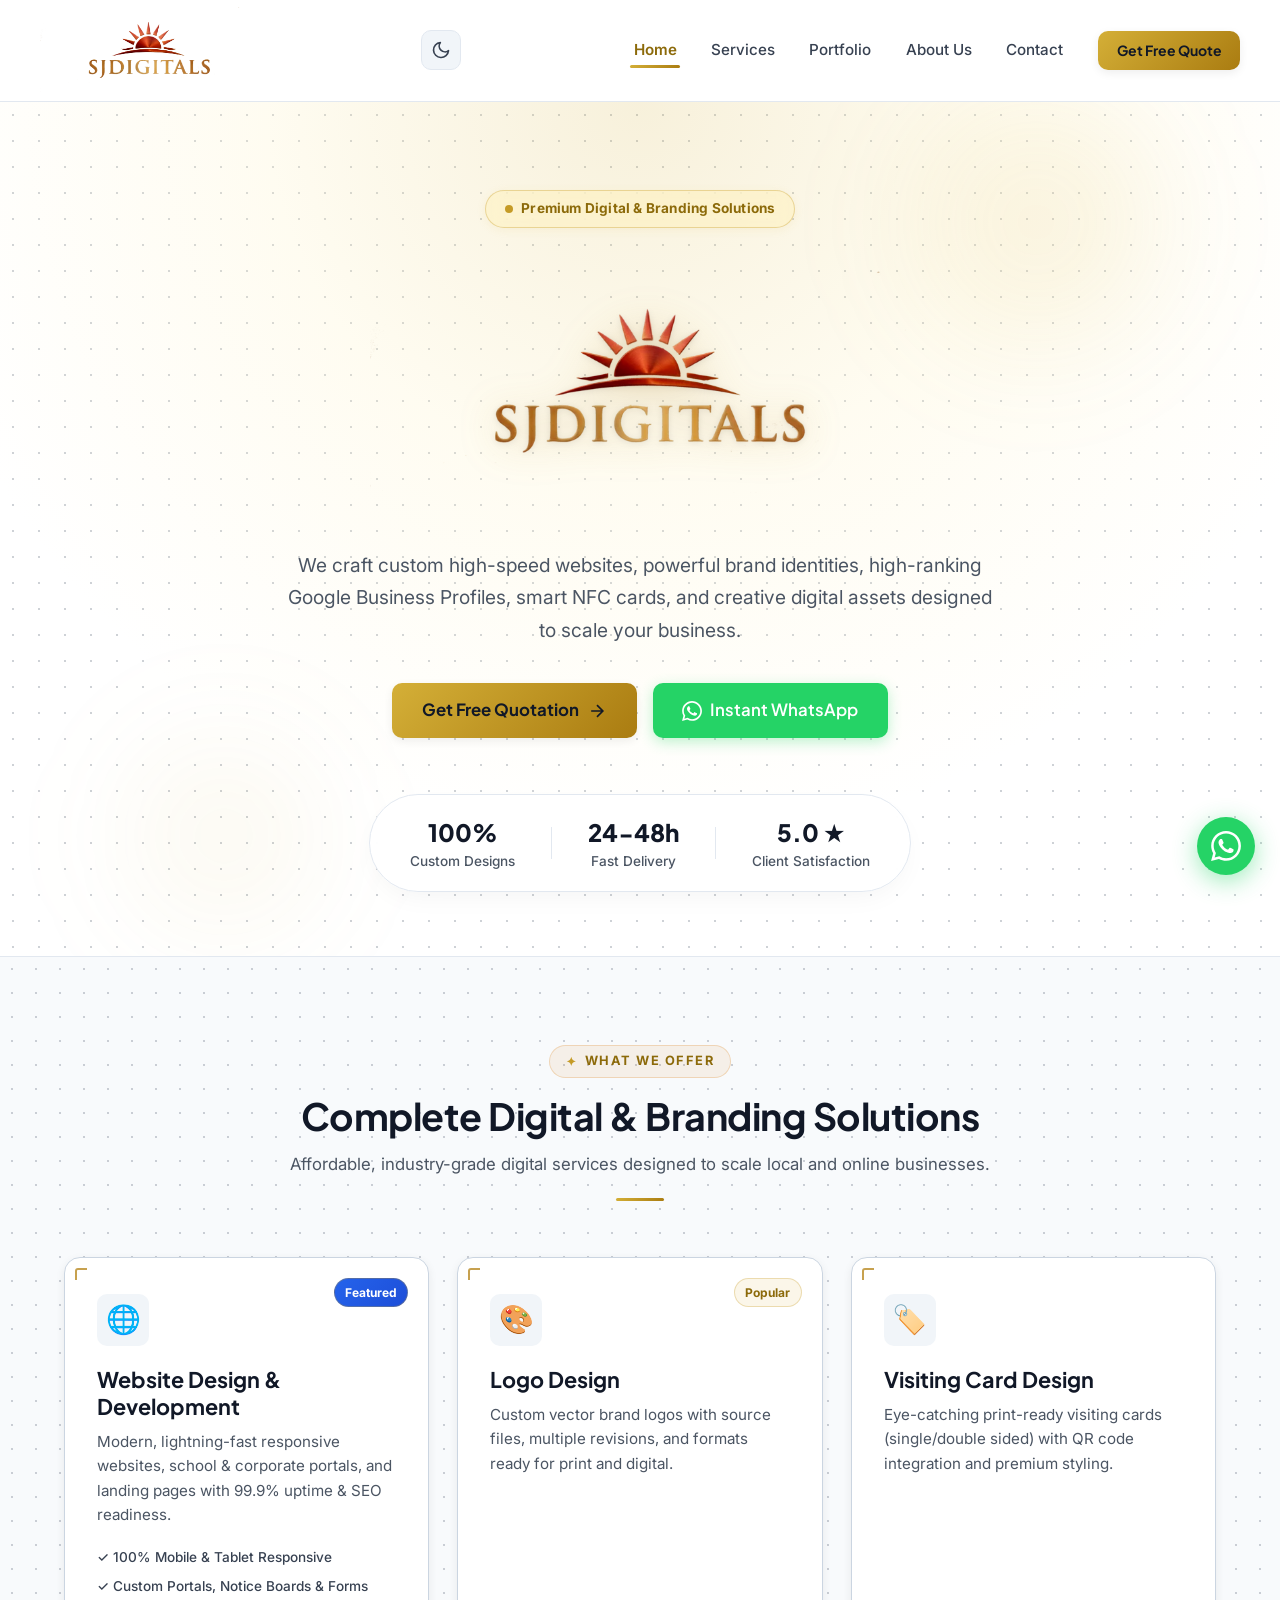
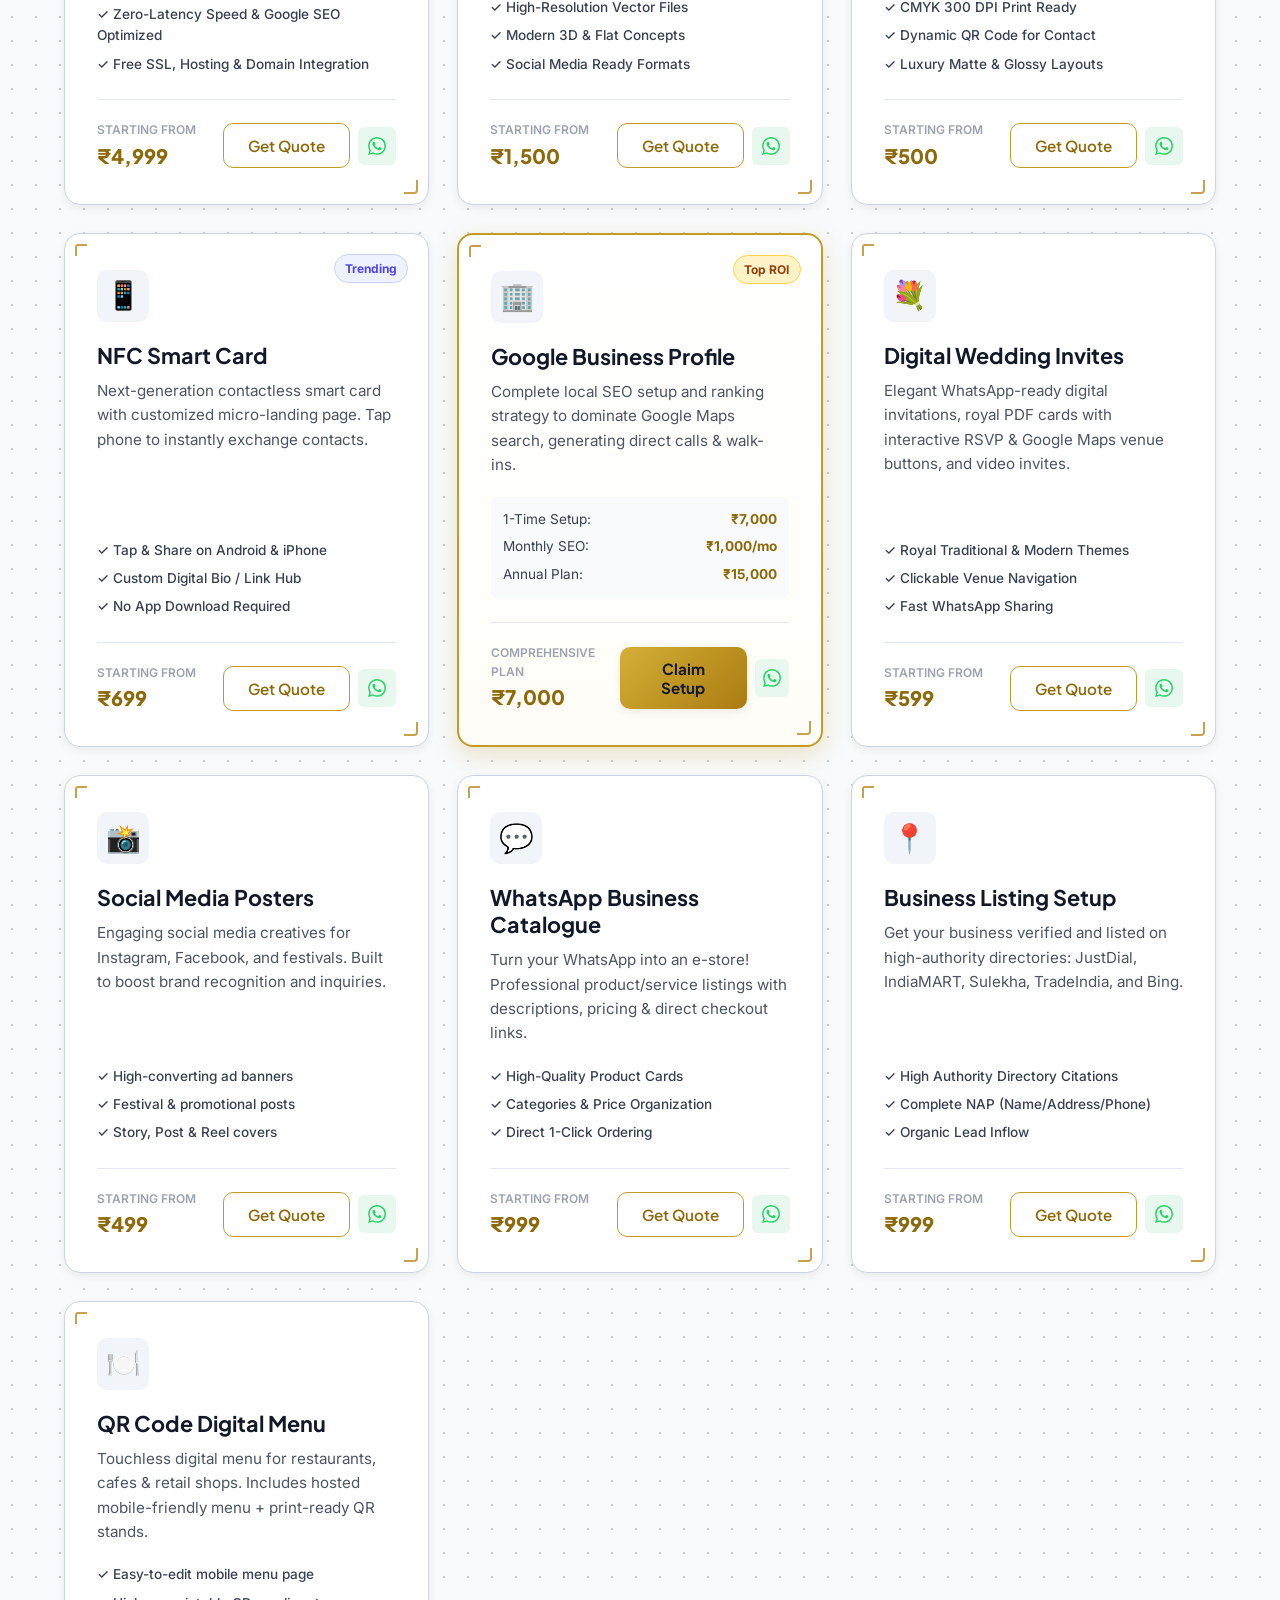
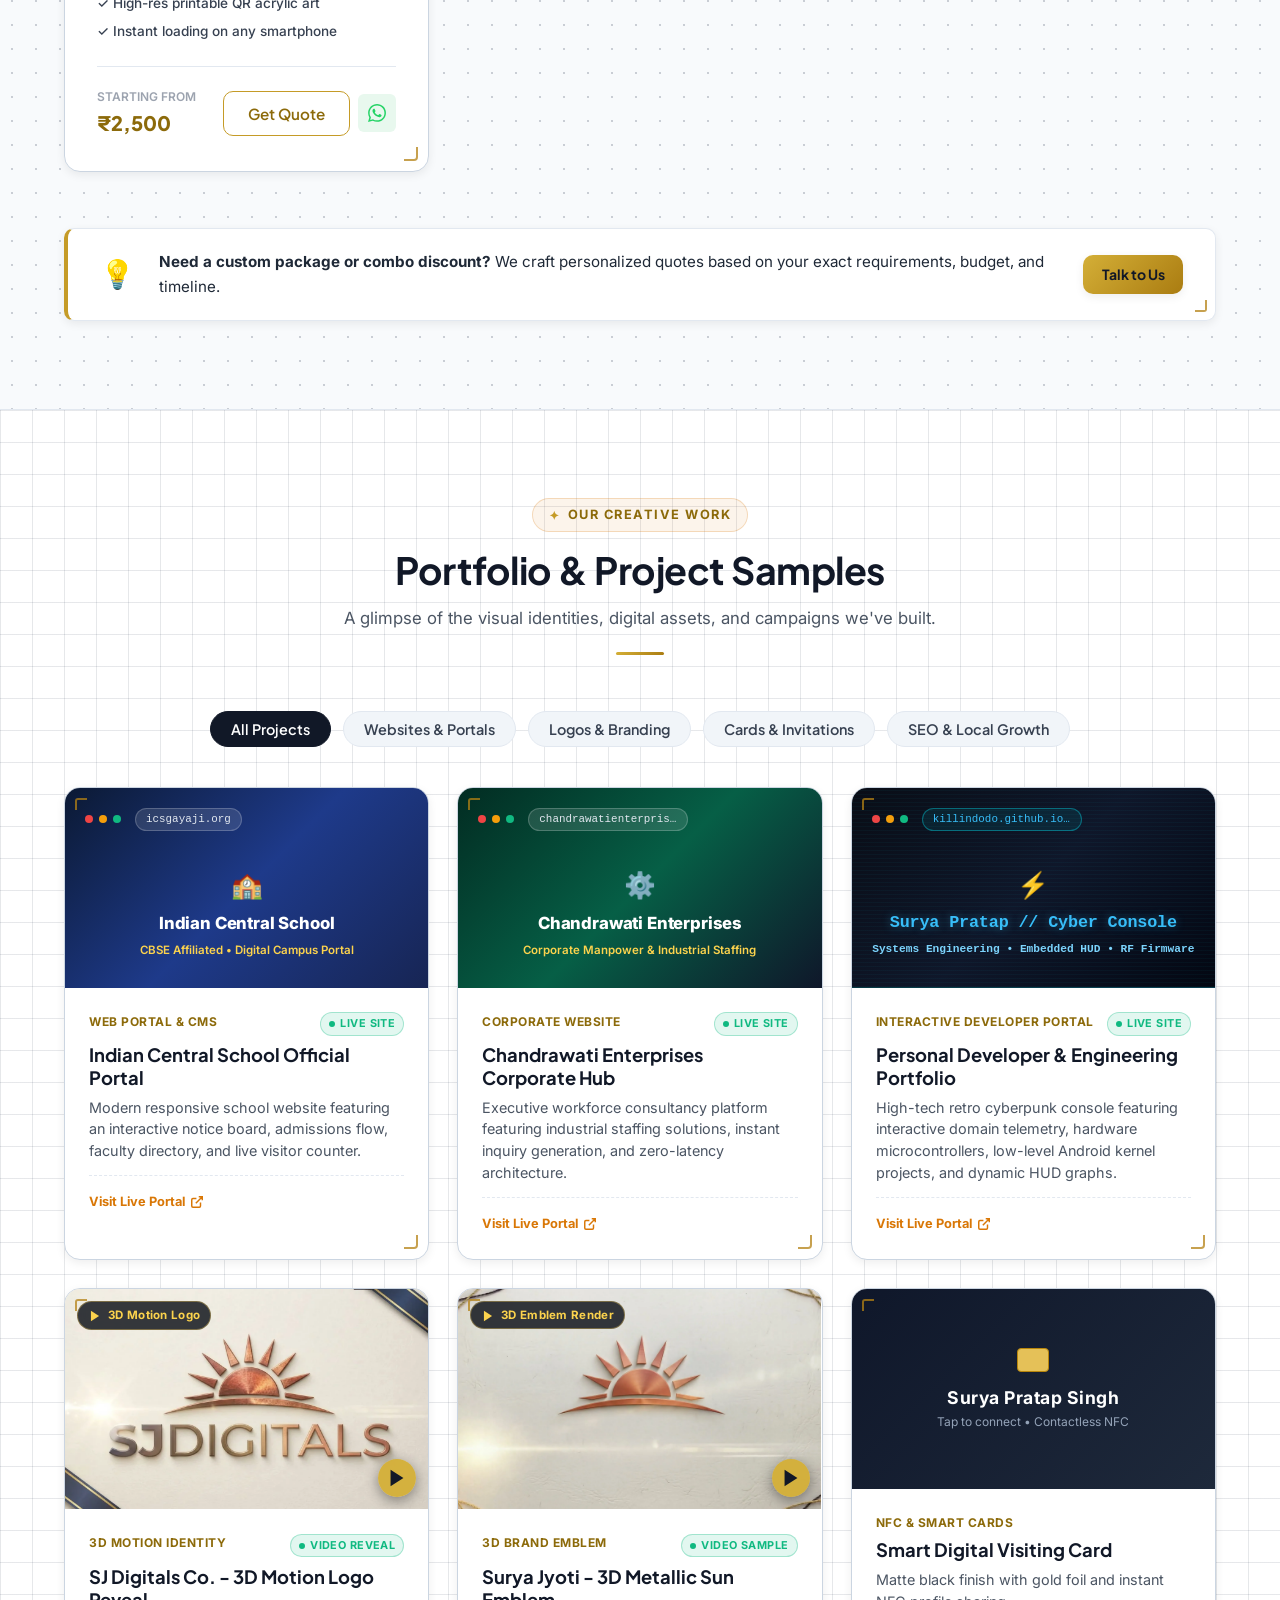
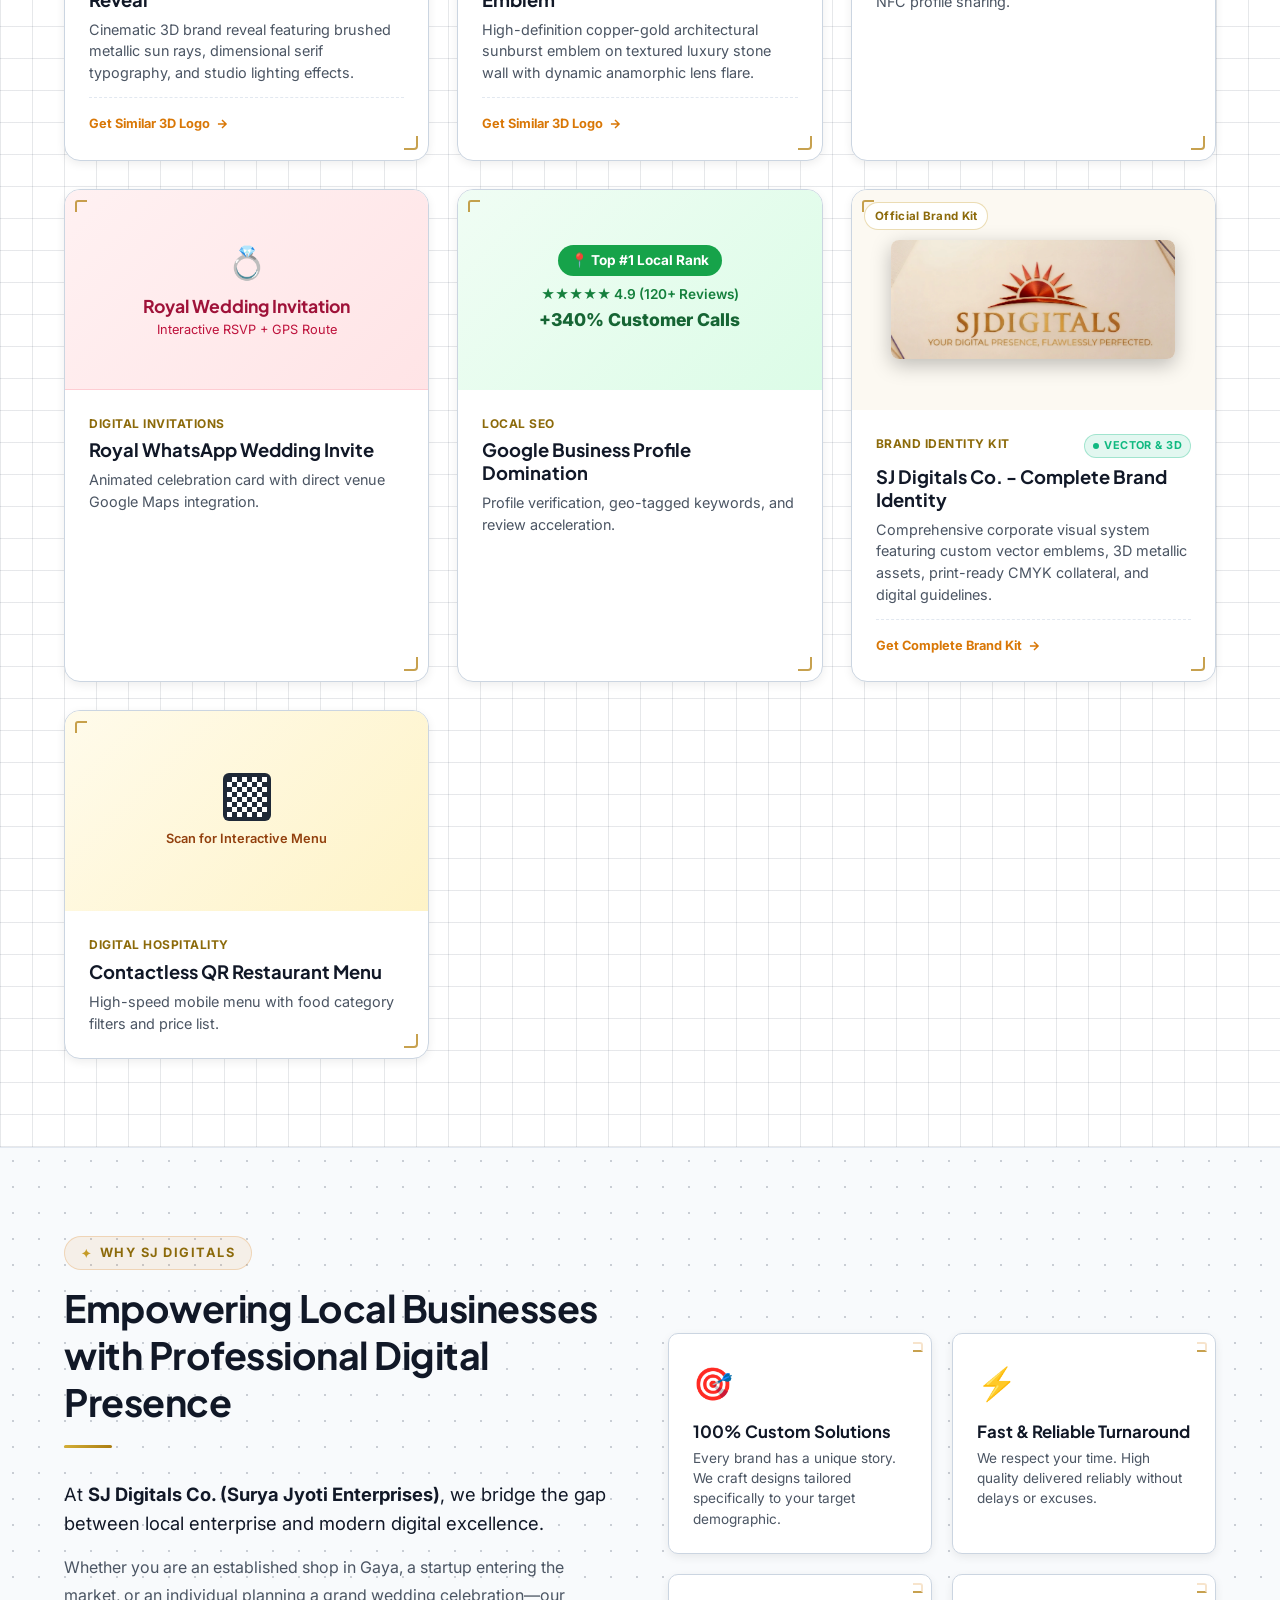
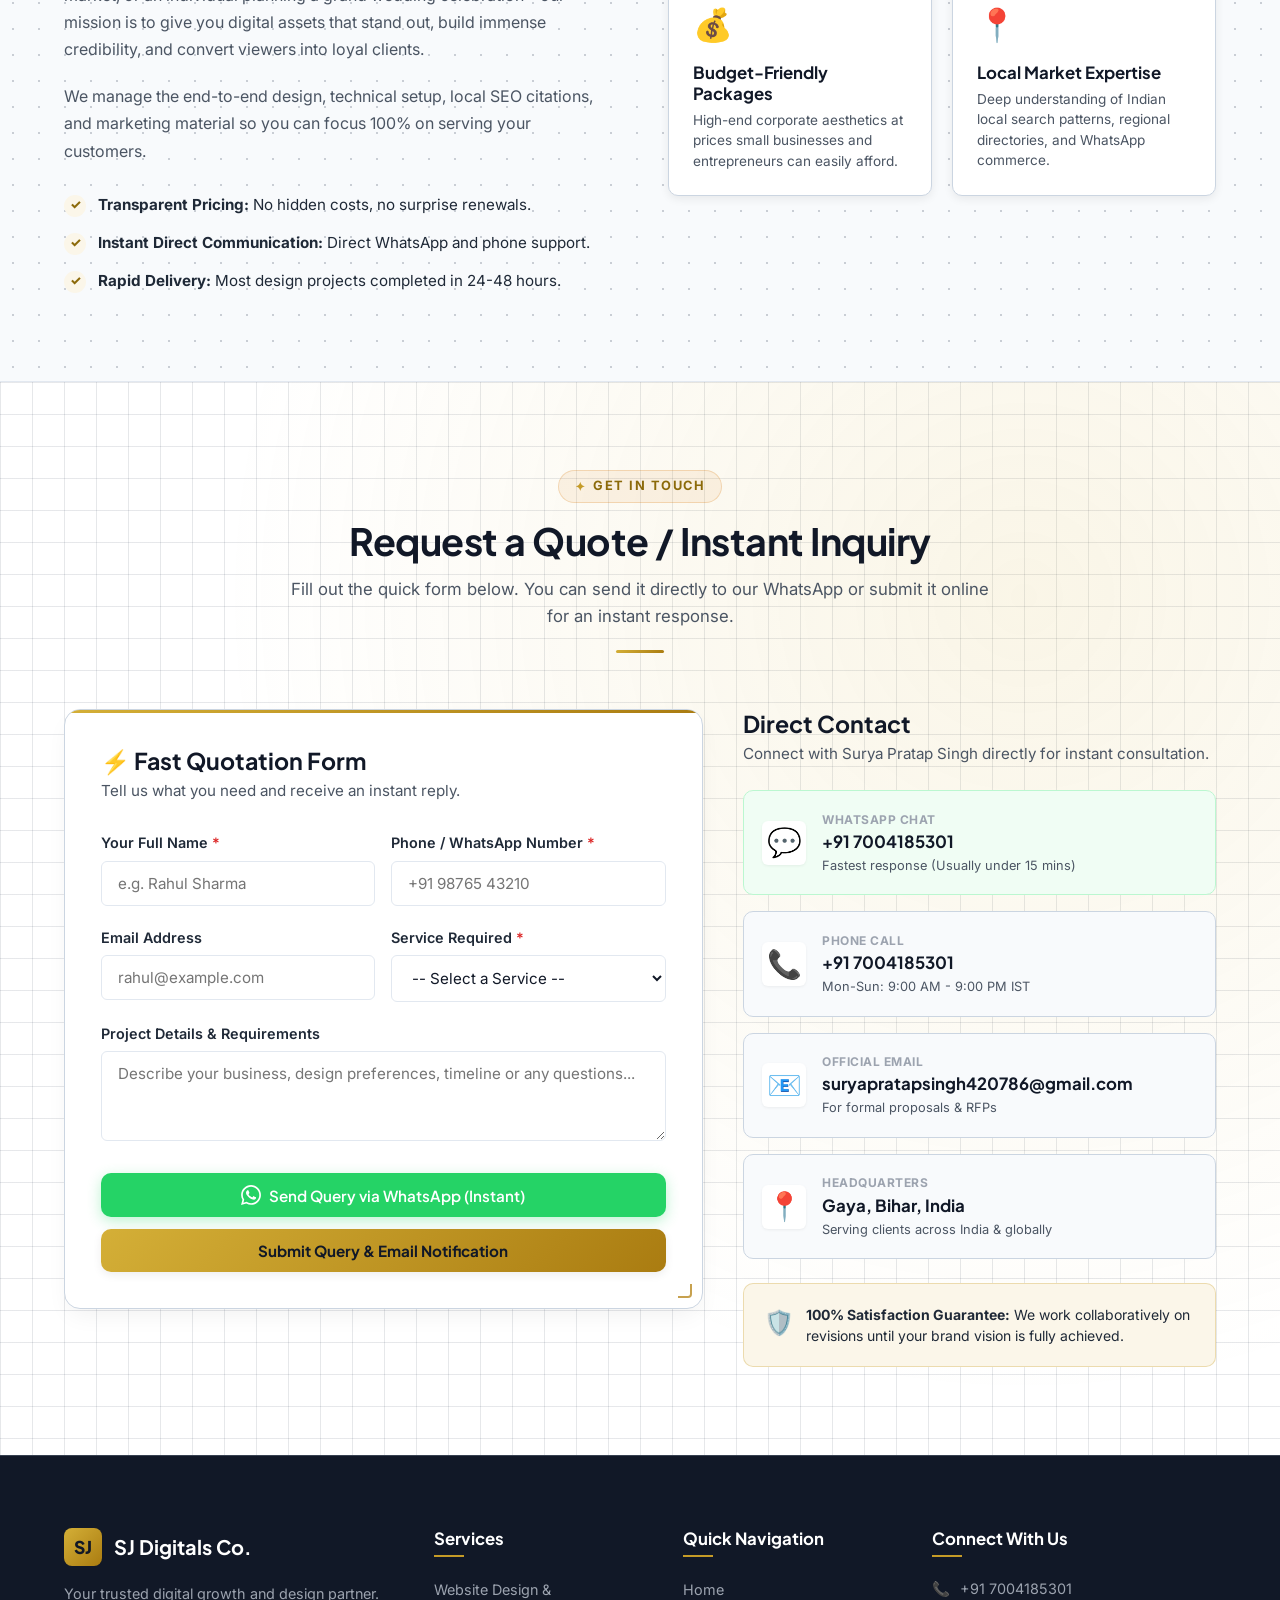
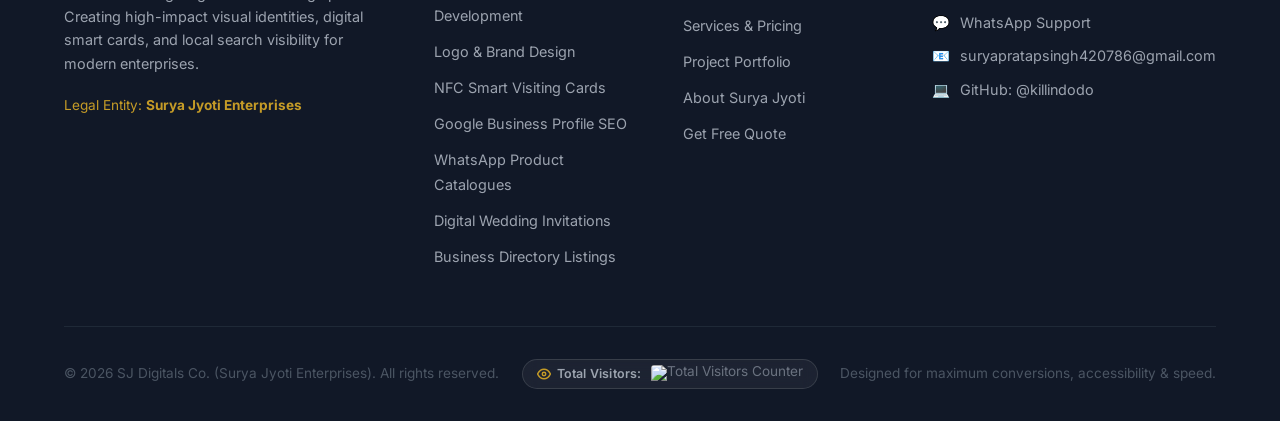
==== commit a632763a: "feat(portfolio): add interactive 3D logo and branding video samples" ====
--- a/index.html
+++ b/index.html
@@ -31,7 +31,7 @@
     <link href="https://fonts.googleapis.com/css2?family=Inter:wght@300;400;500;600;700&family=Plus+Jakarta+Sans:wght@500;600;700;800&display=swap" rel="stylesheet">
     
     <!-- Main Stylesheet -->
-    <link rel="stylesheet" href="style.css?v=2.9">
+    <link rel="stylesheet" href="style.css?v=3.1">
     
     <!-- Google Analytics 4 -->
     <script async src="https://www.googletagmanager.com/gtag/js?id=G-MDH1P42PZZ"></script>
@@ -628,18 +628,66 @@
                 </div>
             </div>
 
-            <!-- Item 1: Modern Brand Identity -->
+            <!-- Project 1: SJ Digitals 3D Motion Logo Reveal -->
             <div class="portfolio-card" data-category="branding">
-                <div class="portfolio-mockup mockup-branding">
-                    <div class="mockup-content">
-                        <div class="brand-symbol">SJ</div>
-                        <span class="brand-preview-tag">Vector Minimalist Identity</span>
-                    </div>
+                <div class="portfolio-mockup mockup-video-card">
+                    <video class="portfolio-sample-video" playsinline muted loop preload="metadata" poster="samplelogo2-poster.webp">
+                        <source src="samplelogo2.mp4" type="video/mp4">
+                    </video>
+                    <div class="video-overlay-badge">
+                        <svg width="14" height="14" viewBox="0 0 24 24" fill="currentColor"><polygon points="5 3 19 12 5 21 5 3"/></svg>
+                        <span>3D Motion Logo</span>
+                    </div>
+                    <button class="video-play-toggle" aria-label="Toggle Video Playback" title="Play / Pause Animation">
+                        <svg class="icon-play" width="22" height="22" viewBox="0 0 24 24" fill="currentColor"><polygon points="5 3 19 12 5 21 5 3"/></svg>
+                        <svg class="icon-pause" width="22" height="22" viewBox="0 0 24 24" fill="currentColor" style="display:none;"><rect x="6" y="4" width="4" height="16"/><rect x="14" y="4" width="4" height="16"/></svg>
+                    </button>
                 </div>
                 <div class="portfolio-info">
-                    <span class="portfolio-category">Logo & Identity</span>
-                    <h4>Modern Minimalist Business Logo</h4>
-                    <p>Clean typography, versatile vector badge, and full brand guideline kit.</p>
+                    <div class="portfolio-info-header">
+                        <span class="portfolio-category">3D Motion Identity</span>
+                        <span class="portfolio-live-badge"><span class="live-pulse"></span> Video Reveal</span>
+                    </div>
+                    <h4>SJ Digitals Co. - 3D Motion Logo Reveal</h4>
+                    <p>Cinematic 3D brand reveal featuring brushed metallic sun rays, dimensional serif typography, and studio lighting effects.</p>
+                    <div class="portfolio-links">
+                        <a href="https://wa.me/917004185301?text=Hi%20SJ%20Digitals%2C%20I%20saw%20your%203D%20Motion%20Logo%20Reveal%20and%20want%20a%20similar%20animation." target="_blank" rel="noopener" class="portfolio-view-btn">
+                            <span>Get Similar 3D Logo</span>
+                            <svg width="14" height="14" viewBox="0 0 24 24" fill="none" stroke="currentColor" stroke-width="2.5"><path d="M5 12h14M12 5l7 7-7 7"/></svg>
+                        </a>
+                    </div>
+                </div>
+            </div>
+
+            <!-- Project 2: Surya Jyoti 3D Architectural Sun Emblem -->
+            <div class="portfolio-card" data-category="branding">
+                <div class="portfolio-mockup mockup-video-card">
+                    <video class="portfolio-sample-video" playsinline muted loop preload="metadata" poster="samplesj-poster.webp">
+                        <source src="samplesj-web.mp4" type="video/mp4">
+                        <source src="samplesj.mp4" type="video/mp4">
+                    </video>
+                    <div class="video-overlay-badge">
+                        <svg width="14" height="14" viewBox="0 0 24 24" fill="currentColor"><polygon points="5 3 19 12 5 21 5 3"/></svg>
+                        <span>3D Emblem Render</span>
+                    </div>
+                    <button class="video-play-toggle" aria-label="Toggle Video Playback" title="Play / Pause Animation">
+                        <svg class="icon-play" width="22" height="22" viewBox="0 0 24 24" fill="currentColor"><polygon points="5 3 19 12 5 21 5 3"/></svg>
+                        <svg class="icon-pause" width="22" height="22" viewBox="0 0 24 24" fill="currentColor" style="display:none;"><rect x="6" y="4" width="4" height="16"/><rect x="14" y="4" width="4" height="16"/></svg>
+                    </button>
+                </div>
+                <div class="portfolio-info">
+                    <div class="portfolio-info-header">
+                        <span class="portfolio-category">3D Brand Emblem</span>
+                        <span class="portfolio-live-badge"><span class="live-pulse"></span> Video Sample</span>
+                    </div>
+                    <h4>Surya Jyoti - 3D Metallic Sun Emblem</h4>
+                    <p>High-definition copper-gold architectural sunburst emblem on textured luxury stone wall with dynamic anamorphic lens flare.</p>
+                    <div class="portfolio-links">
+                        <a href="https://wa.me/917004185301?text=Hi%20SJ%20Digitals%2C%20I%20am%20interested%20in%20a%203D%20Metallic%20Brand%20Emblem." target="_blank" rel="noopener" class="portfolio-view-btn">
+                            <span>Get Similar 3D Logo</span>
+                            <svg width="14" height="14" viewBox="0 0 24 24" fill="none" stroke="currentColor" stroke-width="2.5"><path d="M5 12h14M12 5l7 7-7 7"/></svg>
+                        </a>
+                    </div>
                 </div>
             </div>
 
@@ -691,19 +739,30 @@
                 </div>
             </div>
 
-            <!-- Item 5: Social Media Campaign -->
+            <!-- Project 3: Official SJ Digitals Brand Identity & Vector System -->
             <div class="portfolio-card" data-category="branding">
-                <div class="portfolio-mockup mockup-social">
-                    <div class="mockup-content">
-                        <div class="social-icon">📸</div>
-                        <div class="social-headline">High-CTR Ad Creative</div>
-                        <div class="social-badge">Designed for Conversions</div>
+                <div class="portfolio-mockup mockup-official-brand">
+                    <picture>
+                        <source srcset="fulllogo-with-bg.webp" type="image/webp">
+                        <img src="fulllogo-with-bg.png" alt="SJ Digitals Official Brand Identity & Vector System" class="brand-sample-img" loading="eager">
+                    </picture>
+                    <div class="brand-badge-pill">
+                        <span>Official Brand Kit</span>
                     </div>
                 </div>
                 <div class="portfolio-info">
-                    <span class="portfolio-category">Social Media Design</span>
-                    <h4>Festival & High-Impact Ad Creatives</h4>
-                    <p>Engaging Instagram carousel and banner series for retail stores.</p>
+                    <div class="portfolio-info-header">
+                        <span class="portfolio-category">Brand Identity Kit</span>
+                        <span class="portfolio-live-badge"><span class="live-pulse"></span> Vector & 3D</span>
+                    </div>
+                    <h4>SJ Digitals Co. - Complete Brand Identity</h4>
+                    <p>Comprehensive corporate visual system featuring custom vector emblems, 3D metallic assets, print-ready CMYK collateral, and digital guidelines.</p>
+                    <div class="portfolio-links">
+                        <a href="https://wa.me/917004185301?text=Hi%20SJ%20Digitals%2C%20I%20want%20a%20Complete%20Brand%20Identity%20Kit%20for%20my%20business." target="_blank" rel="noopener" class="portfolio-view-btn">
+                            <span>Get Complete Brand Kit</span>
+                            <svg width="14" height="14" viewBox="0 0 24 24" fill="none" stroke="currentColor" stroke-width="2.5"><path d="M5 12h14M12 5l7 7-7 7"/></svg>
+                        </a>
+                    </div>
                 </div>
             </div>
 
@@ -1031,7 +1090,7 @@
 </a>
 
 <!-- Main Script -->
-<script src="script.js?v=2.4"></script>
+<script src="script.js?v=2.5"></script>
 
 </body>
 </html>
--- a/style.css
+++ b/style.css
@@ -1397,6 +1397,135 @@
     overflow: hidden;
 }
 
+/* Video Project Sample Card */
+.mockup-video-card {
+    height: 220px;
+    position: relative;
+    background: #0B0F17;
+    overflow: hidden;
+    cursor: pointer;
+}
+
+.portfolio-sample-video {
+    width: 100%;
+    height: 100%;
+    object-fit: cover;
+    display: block;
+    transition: transform 0.4s ease;
+}
+
+.portfolio-card:hover .portfolio-sample-video {
+    transform: scale(1.04);
+}
+
+.video-overlay-badge {
+    position: absolute;
+    top: 12px;
+    left: 12px;
+    display: inline-flex;
+    align-items: center;
+    gap: 6px;
+    padding: 4px 10px;
+    background: rgba(11, 15, 23, 0.82);
+    backdrop-filter: blur(8px);
+    -webkit-backdrop-filter: blur(8px);
+    border: 1px solid rgba(229, 193, 88, 0.4);
+    border-radius: var(--radius-full);
+    color: #FCD34D;
+    font-size: 0.72rem;
+    font-weight: 700;
+    letter-spacing: 0.3px;
+    z-index: 3;
+    pointer-events: none;
+}
+
+.video-play-toggle {
+    position: absolute;
+    bottom: 12px;
+    right: 12px;
+    width: 38px;
+    height: 38px;
+    border-radius: 50%;
+    background: rgba(212, 175, 55, 0.95);
+    color: #111827;
+    border: none;
+    display: flex;
+    align-items: center;
+    justify-content: center;
+    cursor: pointer;
+    box-shadow: 0 4px 14px rgba(0, 0, 0, 0.4);
+    transition: transform 0.2s ease, background-color 0.2s ease;
+    z-index: 3;
+}
+
+.video-play-toggle:hover {
+    transform: scale(1.1);
+    background: #FCD34D;
+}
+
+/* Official Brand Kit Card */
+.mockup-official-brand {
+    height: 220px;
+    background: #FCF9F2;
+    display: flex;
+    align-items: center;
+    justify-content: center;
+    position: relative;
+    padding: 1.25rem 1.5rem;
+    overflow: hidden;
+}
+
+[data-theme="dark"] .mockup-official-brand {
+    background: radial-gradient(circle at center, #1E293B 0%, #0F172A 100%);
+}
+
+.mockup-official-brand picture {
+    width: 100%;
+    height: 100%;
+    display: flex;
+    align-items: center;
+    justify-content: center;
+}
+
+.brand-sample-img {
+    width: 90%;
+    max-width: 360px;
+    height: auto;
+    aspect-ratio: 4092 / 1704;
+    object-fit: contain;
+    border-radius: 8px;
+    box-shadow: 0 6px 20px rgba(0, 0, 0, 0.25);
+    display: block;
+    margin: auto;
+    transition: transform 0.4s ease;
+}
+
+.portfolio-card:hover .brand-sample-img {
+    transform: scale(1.04);
+}
+
+.brand-badge-pill {
+    position: absolute;
+    top: 12px;
+    left: 12px;
+    padding: 4px 10px;
+    background: rgba(255, 255, 255, 0.9);
+    border: 1px solid rgba(197, 155, 39, 0.35);
+    border-radius: var(--radius-full);
+    color: var(--gold-dark);
+    font-size: 0.72rem;
+    font-weight: 700;
+    letter-spacing: 0.3px;
+    backdrop-filter: blur(6px);
+    -webkit-backdrop-filter: blur(6px);
+}
+
+[data-theme="dark"] .brand-badge-pill {
+    background: rgba(11, 15, 23, 0.85);
+    border-color: rgba(229, 193, 88, 0.4);
+    color: #FCD34D;
+}
+
 .mockup-branding {
     background: linear-gradient(135deg, #111827 0%, #1F2937 100%);
     color: #FFFFFF;
